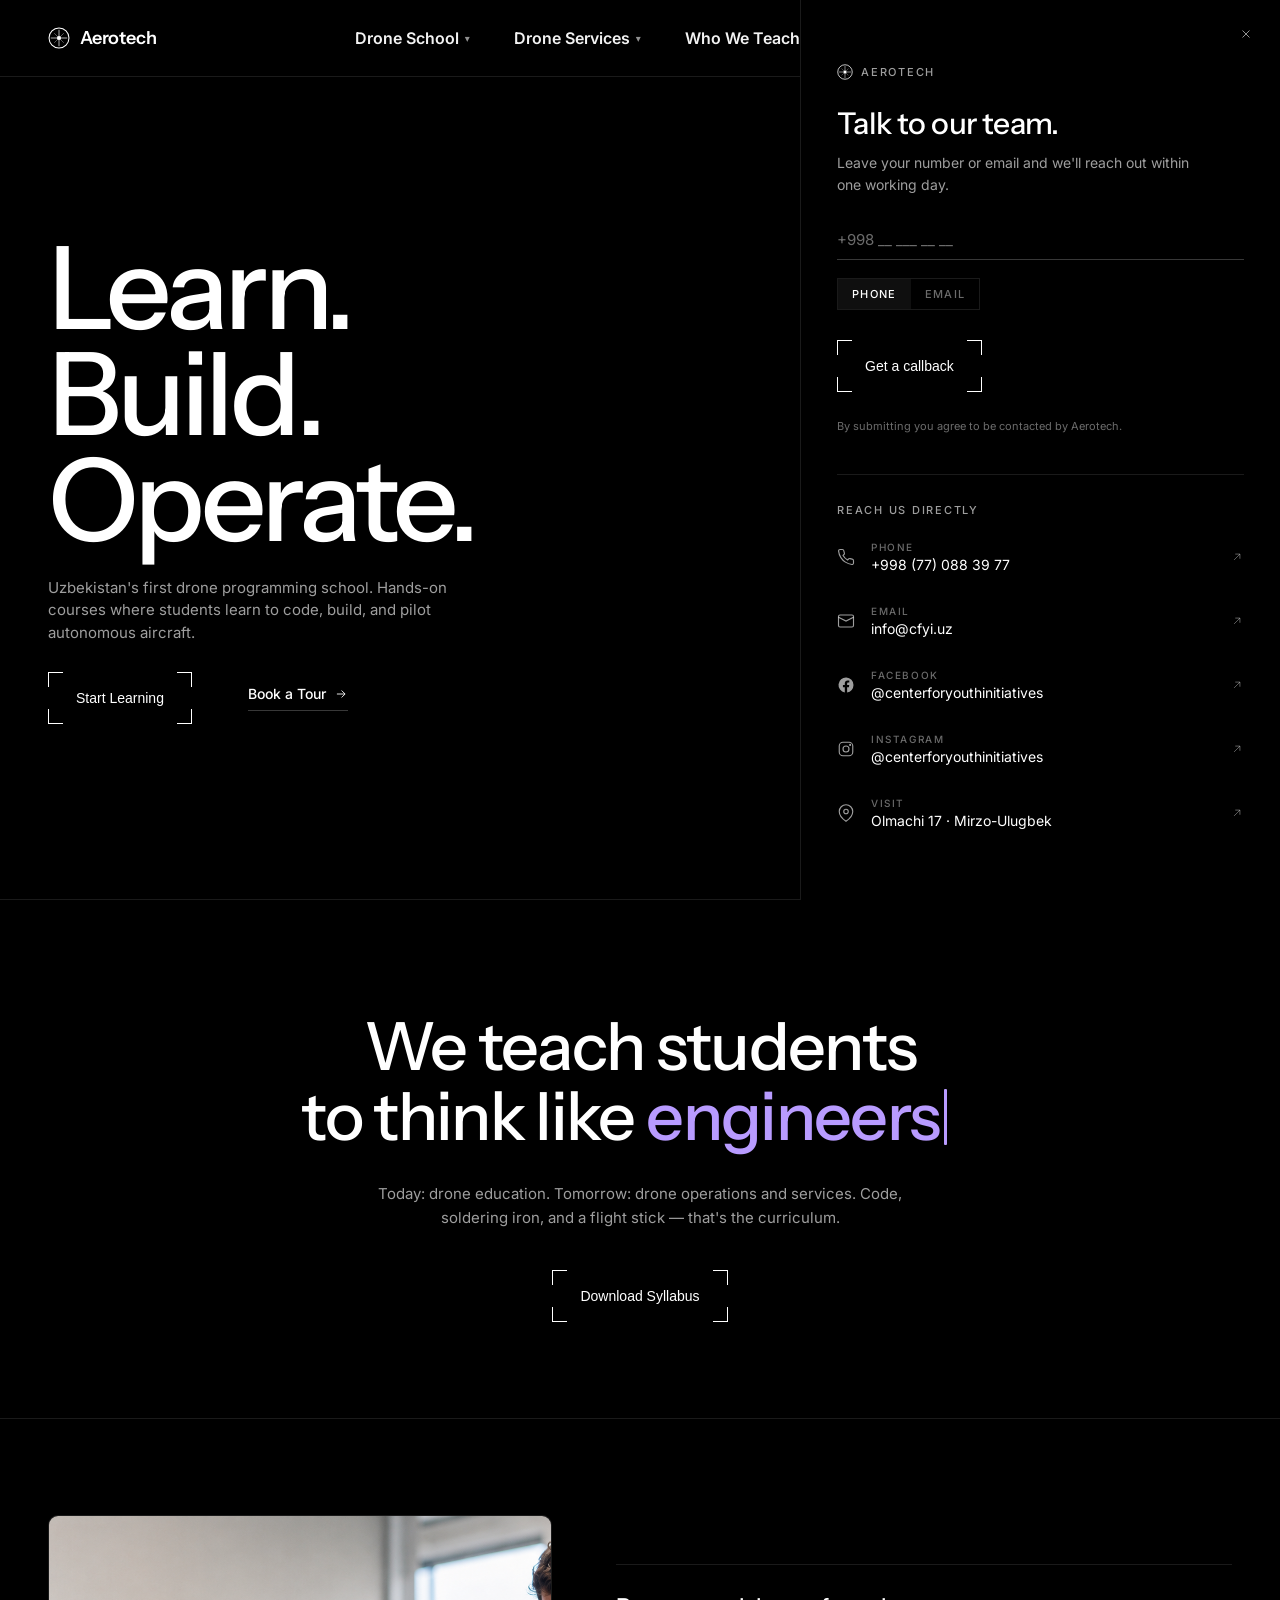
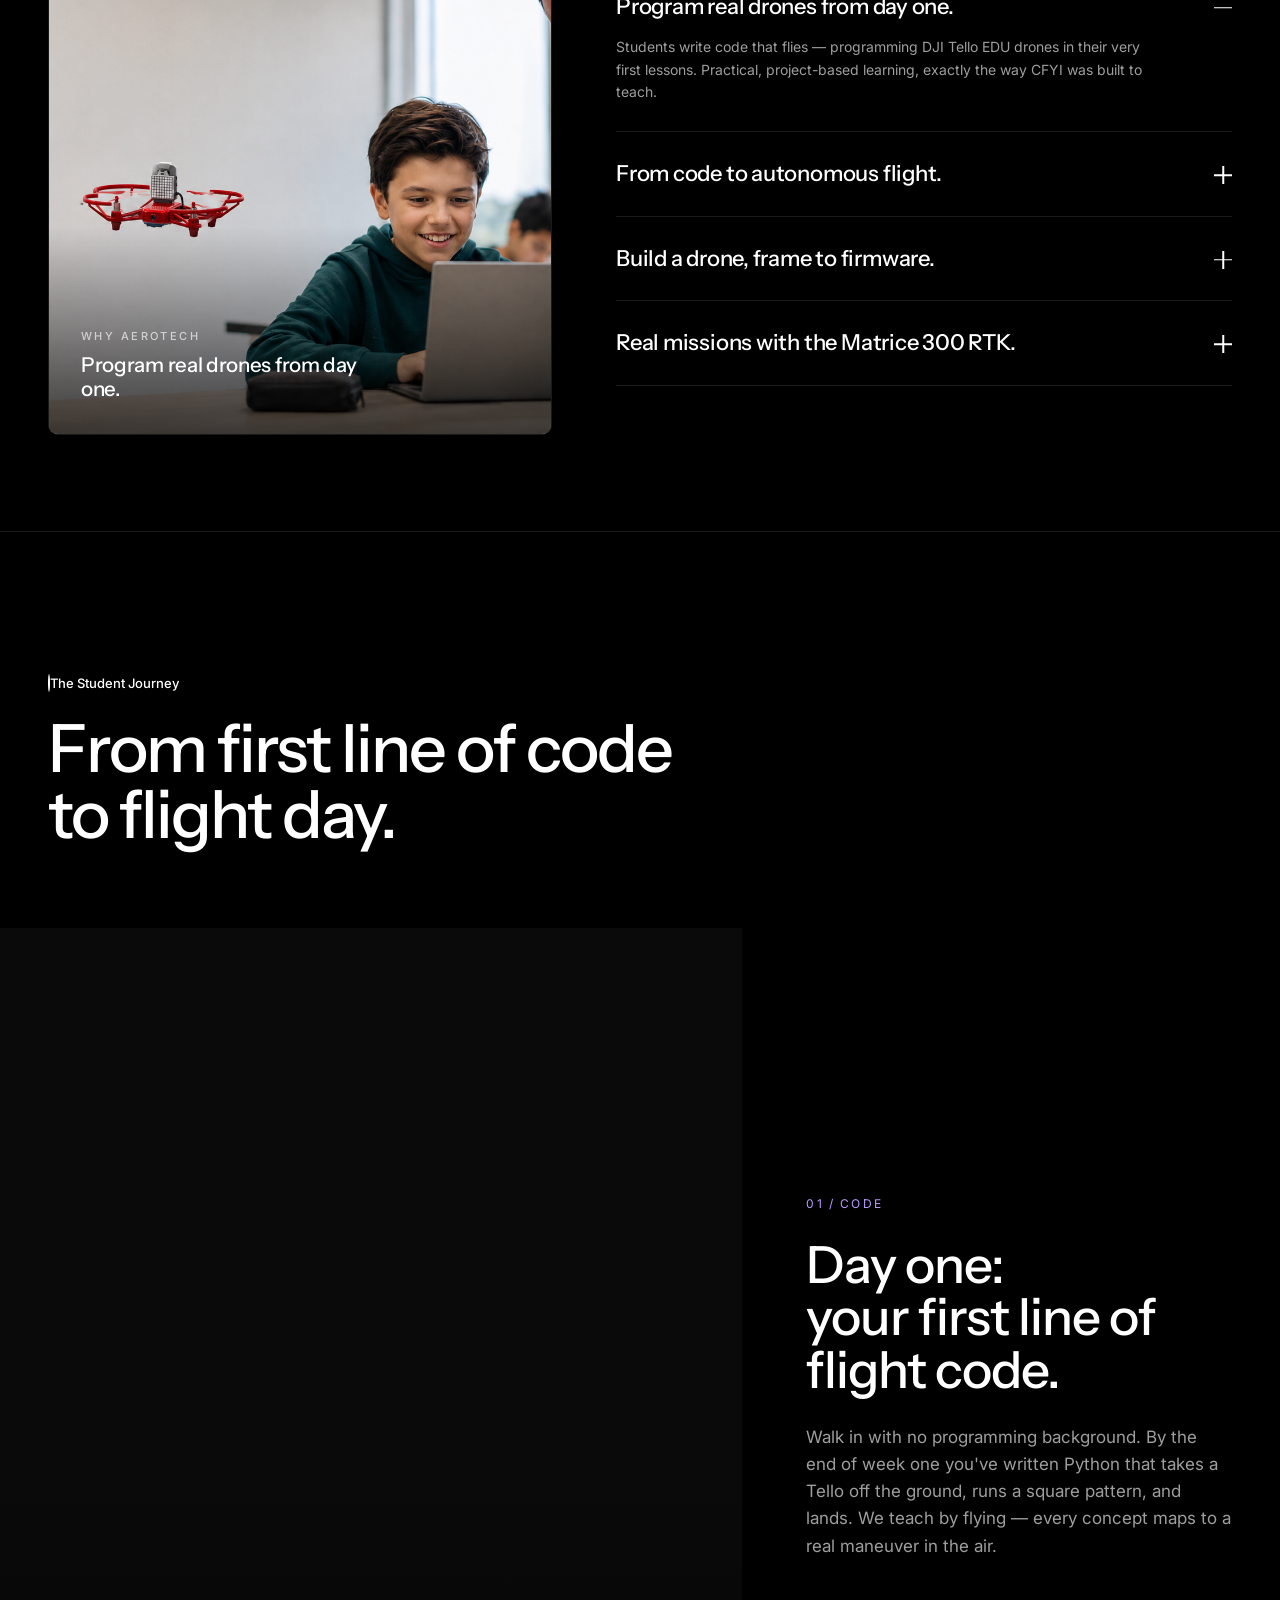
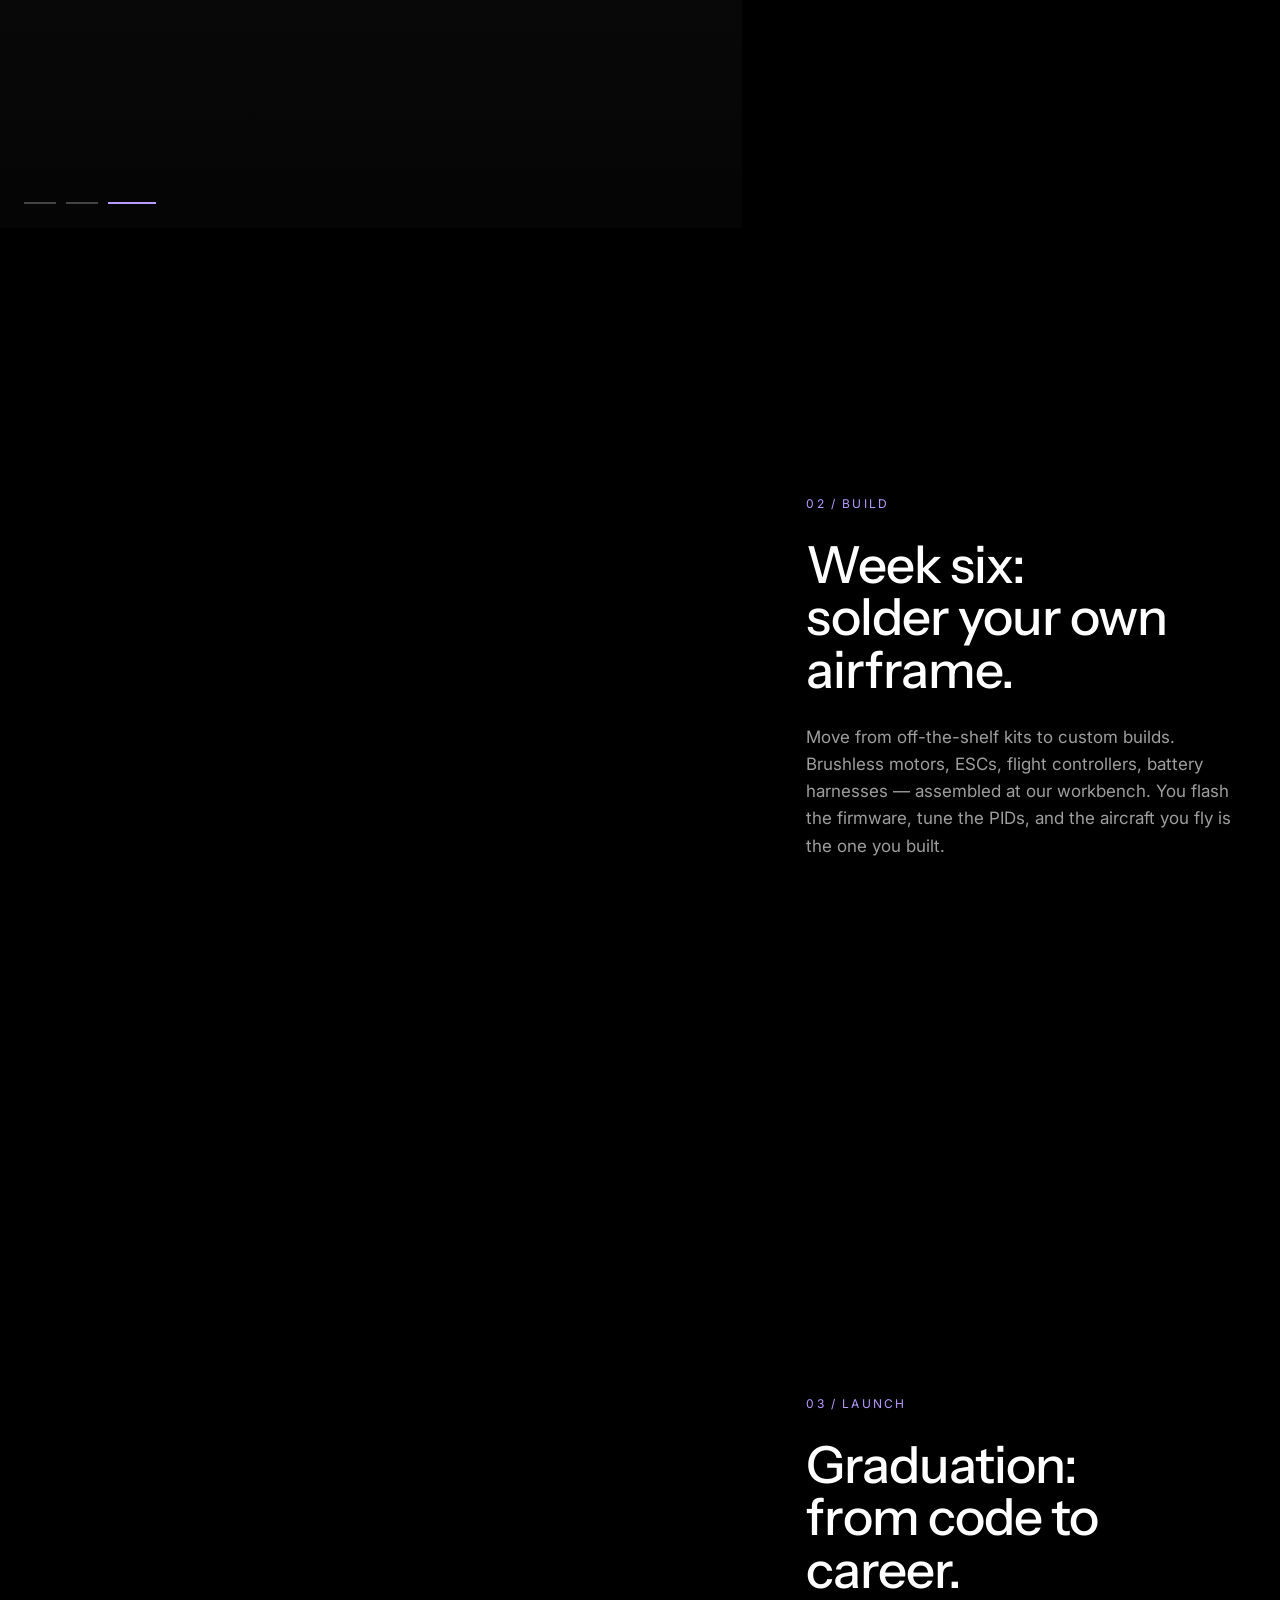
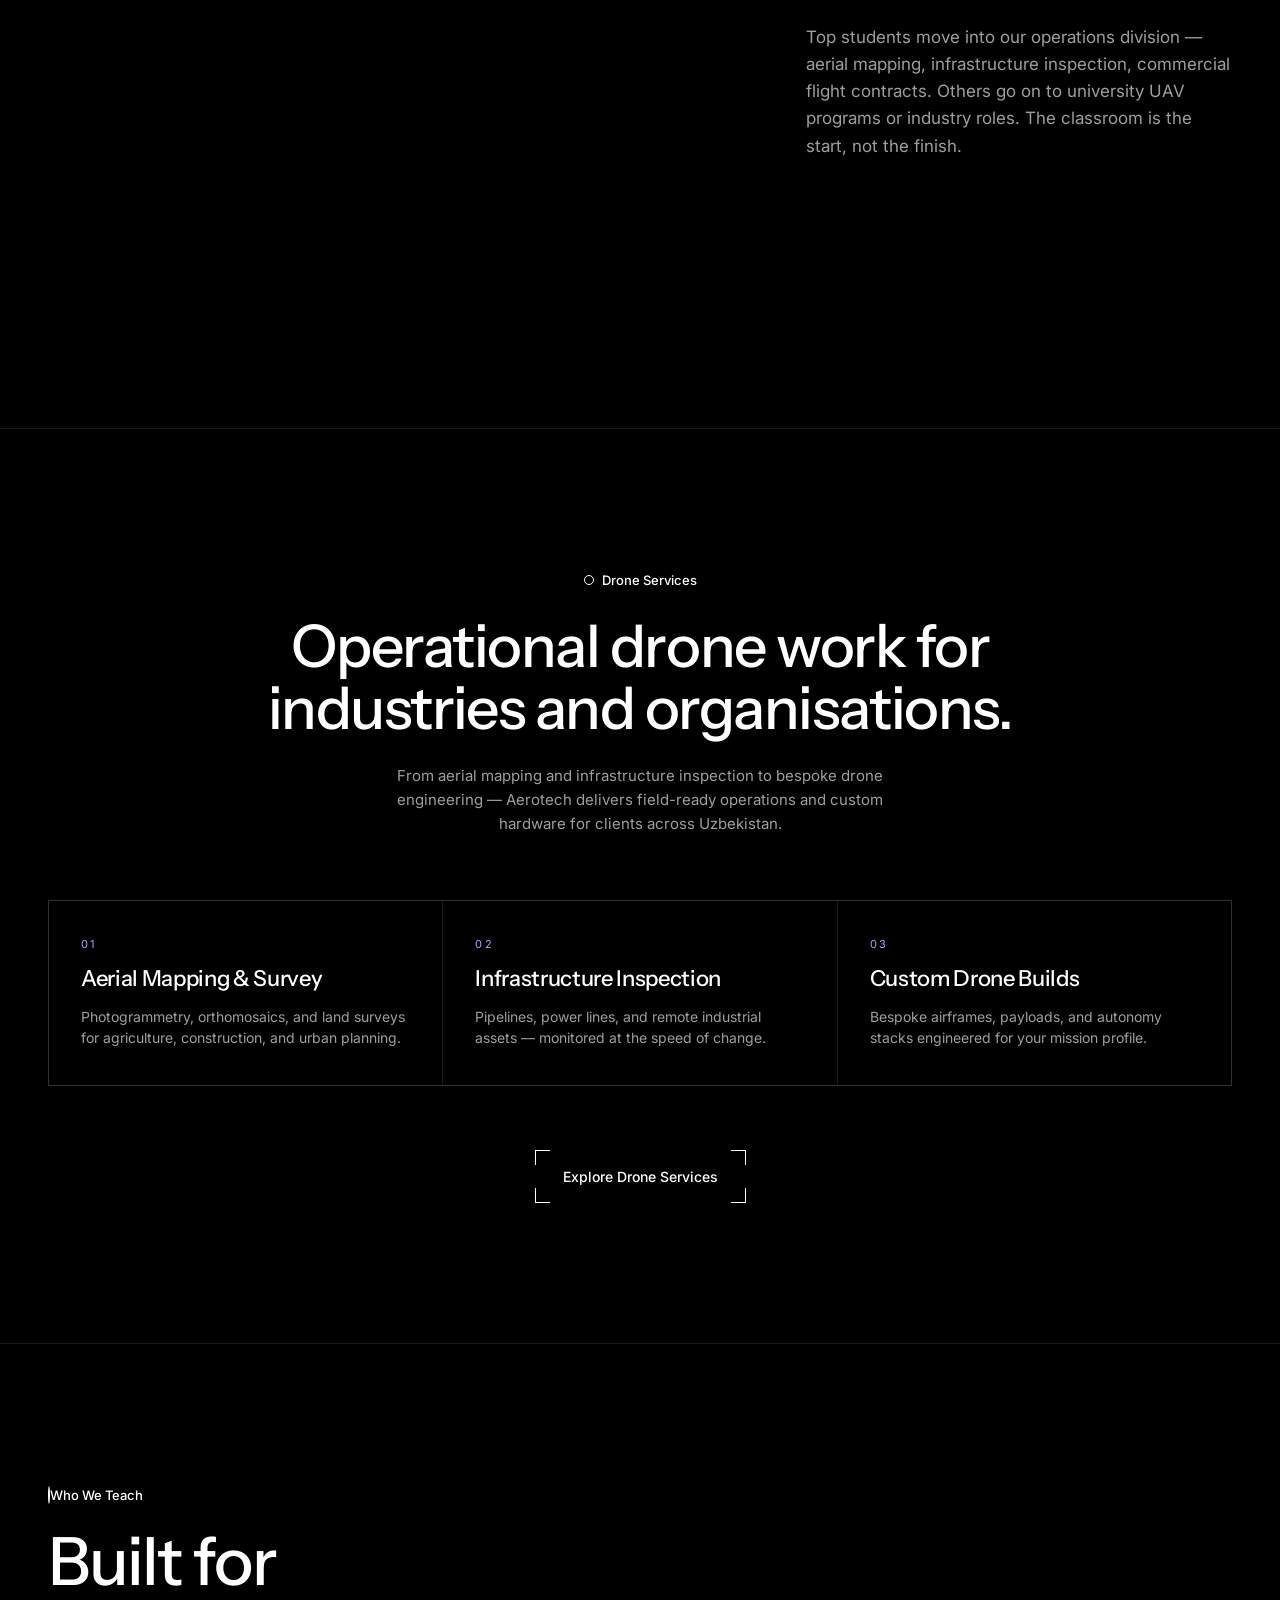
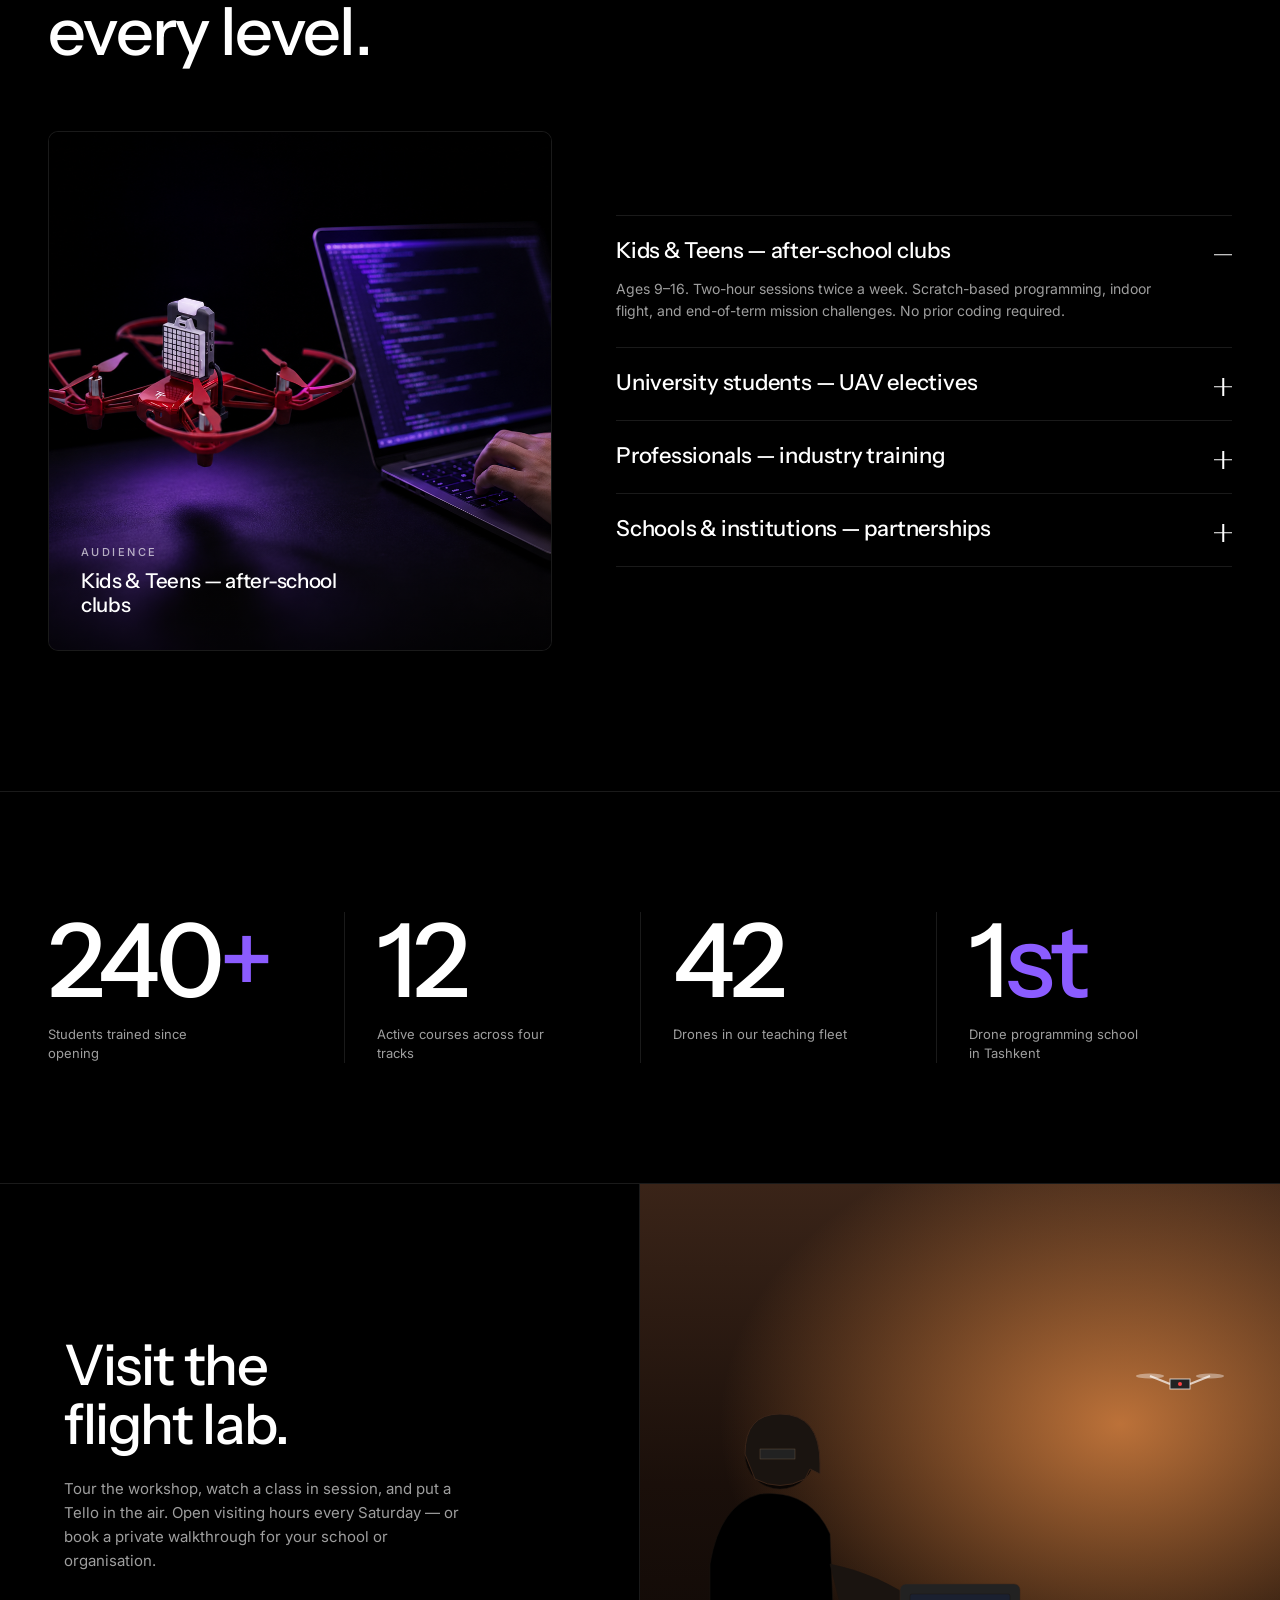
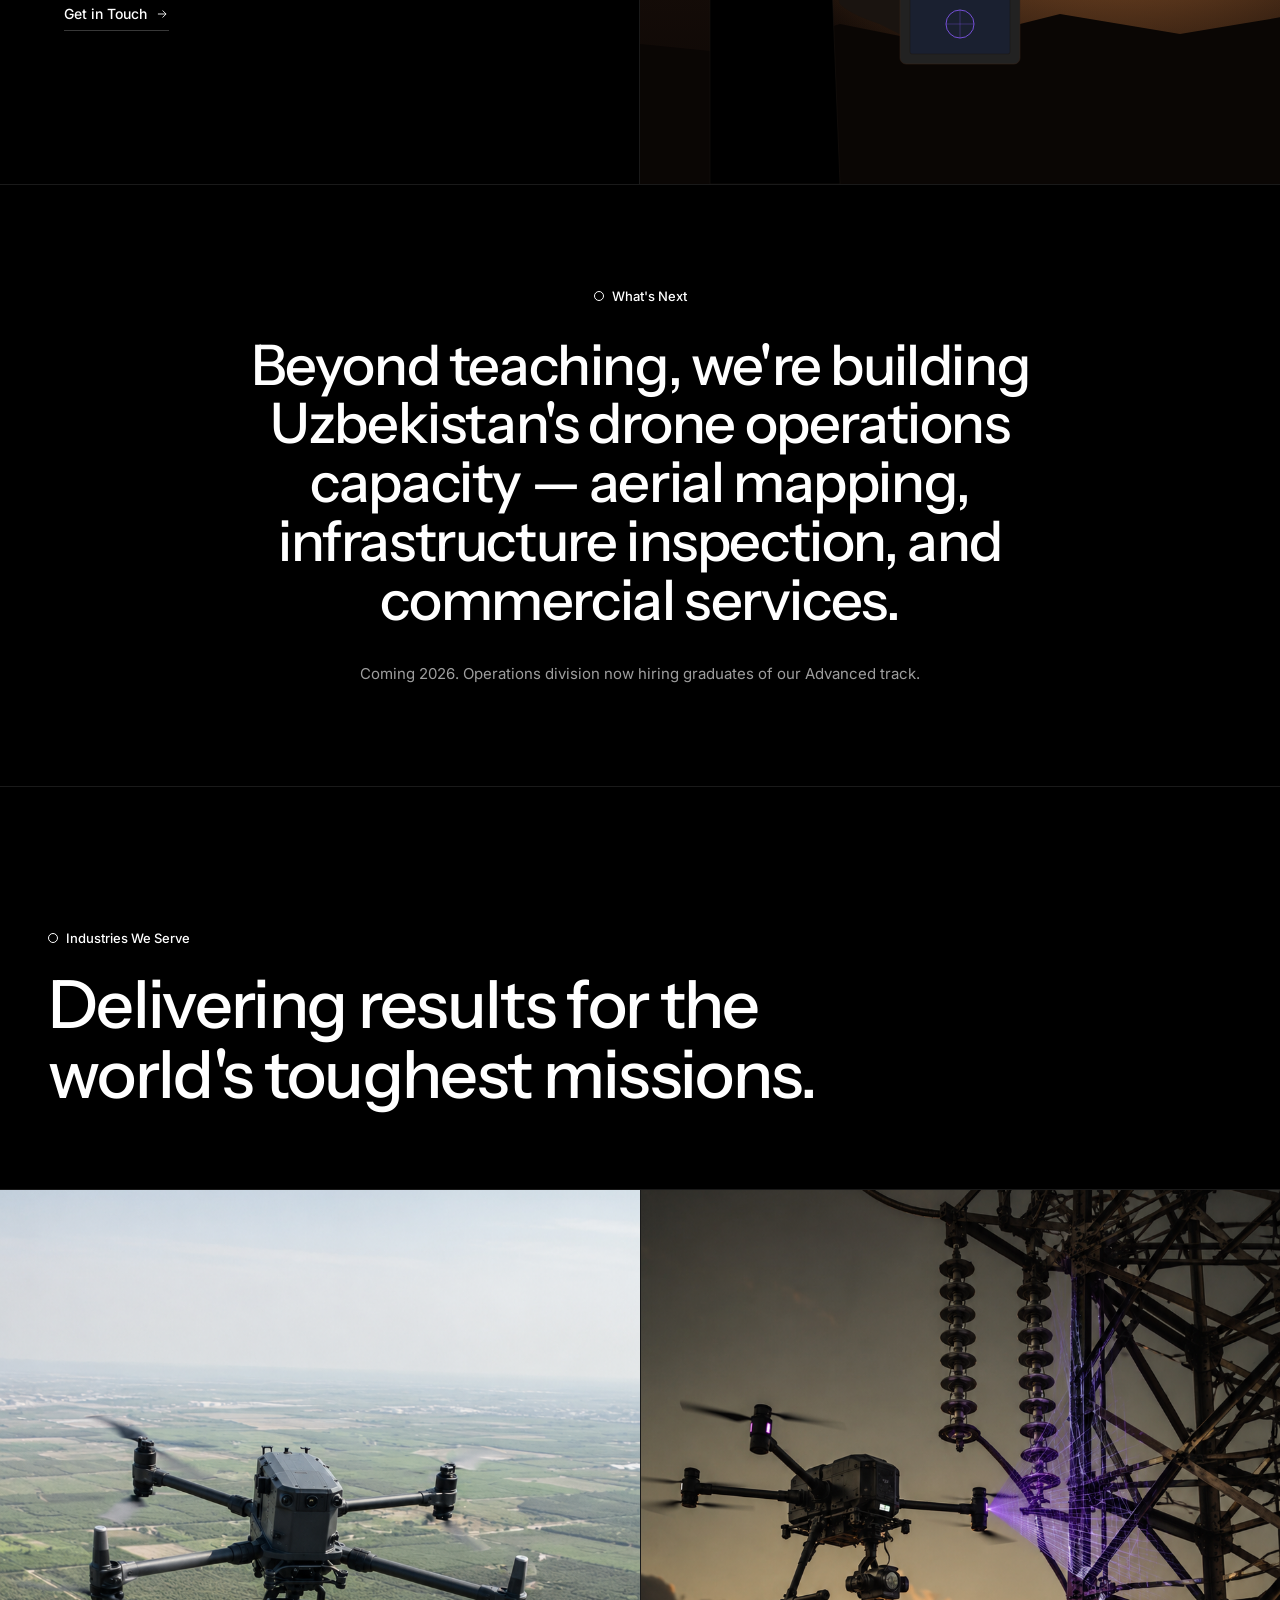
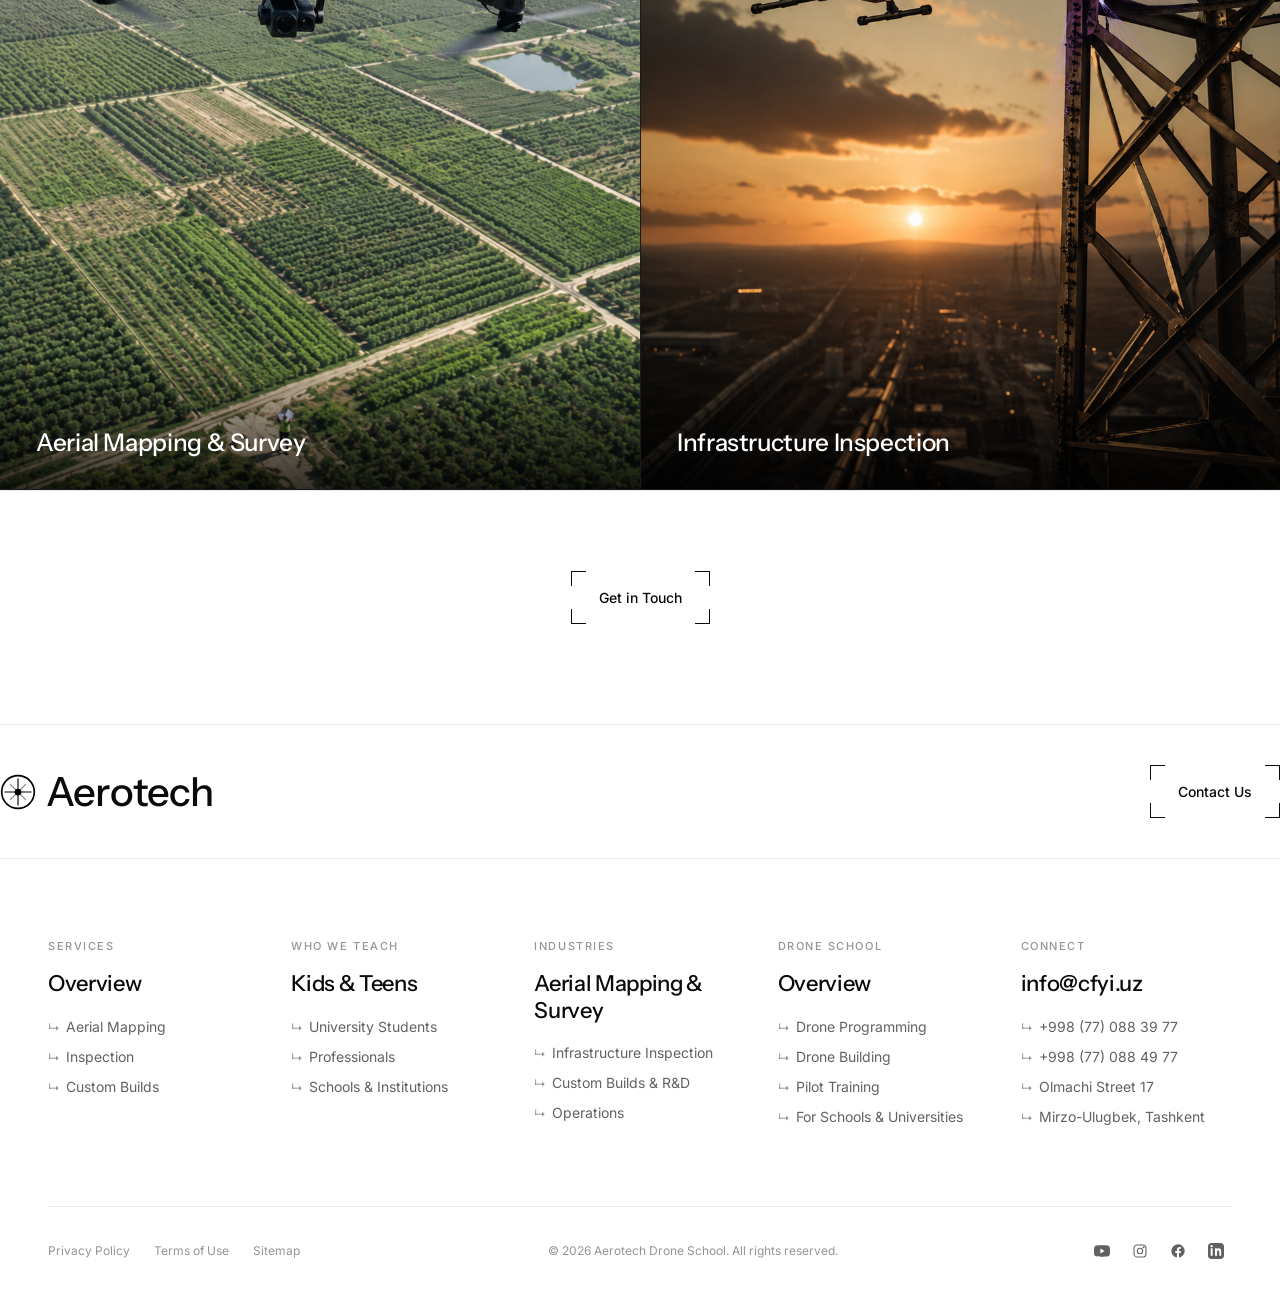
==== index.html @ 48330e7d "Rework hero + advantage section, add stats count-up - Hero headline: "Learn. / Build. / Operate." (t" ====
<!DOCTYPE html>
<html lang="en">
<head>
  <meta charset="UTF-8" />
  <meta name="viewport" content="width=device-width, initial-scale=1.0" />
  <meta name="description" content="Uzbekistan's first drone programming school. Hands-on courses where students learn to code, build, and pilot autonomous aircraft." />
  <title>Aerotech Drone School — From code to flight.</title>

  <link rel="preconnect" href="https://fonts.googleapis.com">
  <link rel="preconnect" href="https://fonts.gstatic.com" crossorigin>
  <link href="https://fonts.googleapis.com/css2?family=Instrument+Sans:ital,wght@0,400..700;1,400..700&family=Inter:wght@300;400;500;600&display=swap" rel="stylesheet">

  <link rel="stylesheet" href="css/main.css">
</head>
<body>

<!-- ============================================================
     NAV
     ============================================================ -->
<nav class="nav">
  <div class="container nav-inner">
    <a href="#" class="logo">
      <span class="logo-mark">
        <svg viewBox="0 0 32 32" fill="none">
          <circle cx="16" cy="16" r="14.5" stroke="white" stroke-width="1.5"/>
          <path d="M16 4 L16 28 M4 16 L28 16" stroke="white" stroke-width="1"/>
          <path d="M9 9 L23 23 M23 9 L9 23" stroke="white" stroke-width="1" opacity="0.5"/>
          <circle cx="16" cy="16" r="3" fill="white"/>
        </svg>
      </span>
      Aerotech
    </a>
    <div class="nav-links">
      <div class="nav-item has-dropdown">
        <a href="drone-school/" class="nav-trigger">Drone School <span class="caret">▾</span></a>
        <div class="nav-dropdown" role="menu" aria-label="Drone School">
          <span class="nav-dropdown__label" aria-hidden="true">Drone School</span>
          <a href="drone-school/" role="menuitem">Overview</a>
          <a href="drone-school/#drone-programming" role="menuitem">Drone Programming</a>
          <a href="drone-school/#drone-building" role="menuitem">Drone Building</a>
          <a href="drone-school/#pilot-training" role="menuitem">Pilot Training</a>
          <a href="drone-school/#education-partners" role="menuitem">For Schools &amp; Universities</a>
        </div>
      </div>
      <div class="nav-item has-dropdown">
        <a href="services/" class="nav-trigger">Drone Services <span class="caret">▾</span></a>
        <div class="nav-dropdown" role="menu" aria-label="Drone Services">
          <span class="nav-dropdown__label" aria-hidden="true">Drone Services</span>
          <a href="services/" role="menuitem">Overview</a>
          <a href="services/#aerial-mapping" role="menuitem">Aerial Mapping &amp; Survey</a>
          <a href="services/#infrastructure-inspection" role="menuitem">Infrastructure Inspection</a>
          <a href="services/#custom-builds" role="menuitem">Custom Drone Builds</a>
        </div>
      </div>
      <a href="#audience">Who We Teach</a>
      <a href="#advantage">Why Aerotech</a>
    </div>
    <div class="nav-right">
      <div class="lang-switch" role="group" aria-label="Language">
        <button type="button" class="lang-switch__current" aria-haspopup="listbox" aria-expanded="false" aria-label="Change language">
          <span class="lang-switch__flag" aria-hidden="true">
            <svg viewBox="0 0 24 16" width="20" height="14"><rect width="24" height="16" fill="#012169"/><path d="M0 0l24 16M24 0L0 16" stroke="#fff" stroke-width="2"/><path d="M0 0l24 16M24 0L0 16" stroke="#C8102E" stroke-width="1"/><path d="M12 0v16M0 8h24" stroke="#fff" stroke-width="3"/><path d="M12 0v16M0 8h24" stroke="#C8102E" stroke-width="1.6"/></svg>
          </span>
          <span class="lang-switch__code">EN</span>
          <span class="lang-switch__caret" aria-hidden="true">▾</span>
        </button>
        <ul class="lang-switch__menu" role="listbox" hidden>
          <li role="option" aria-selected="true">
            <a href="#" data-lang="EN" class="is-active">
              <span class="lang-switch__flag" aria-hidden="true">
                <svg viewBox="0 0 24 16" width="20" height="14"><rect width="24" height="16" fill="#012169"/><path d="M0 0l24 16M24 0L0 16" stroke="#fff" stroke-width="2"/><path d="M0 0l24 16M24 0L0 16" stroke="#C8102E" stroke-width="1"/><path d="M12 0v16M0 8h24" stroke="#fff" stroke-width="3"/><path d="M12 0v16M0 8h24" stroke="#C8102E" stroke-width="1.6"/></svg>
              </span>
              <span>English</span>
            </a>
          </li>
          <li role="option">
            <a href="#" data-lang="UZ">
              <span class="lang-switch__flag" aria-hidden="true">
                <svg viewBox="0 0 24 16" width="20" height="14"><rect width="24" height="5.33" fill="#1eb53a"/><rect y="5.33" width="24" height="5.34" fill="#fff"/><rect y="10.67" width="24" height="5.33" fill="#0099b5"/><rect y="4.83" width="24" height="0.5" fill="#ce1126"/><rect y="10.67" width="24" height="0.5" fill="#ce1126"/></svg>
              </span>
              <span>O'zbek</span>
            </a>
          </li>
          <li role="option">
            <a href="#" data-lang="RU">
              <span class="lang-switch__flag" aria-hidden="true">
                <svg viewBox="0 0 24 16" width="20" height="14"><rect width="24" height="5.33" fill="#fff"/><rect y="5.33" width="24" height="5.34" fill="#0039a6"/><rect y="10.67" width="24" height="5.33" fill="#d52b1e"/></svg>
              </span>
              <span>Русский</span>
            </a>
          </li>
        </ul>
      </div>
      <a href="#" class="icon-btn icon-btn--menu" aria-label="Menu">
        <svg width="14" height="14" viewBox="0 0 24 24" fill="none" stroke="currentColor" stroke-width="1.6"><path d="M3 7h18M3 12h18M3 17h18"/></svg>
      </a>
    </div>
  </div>
</nav>

<!-- Mobile menu drawer (shown < 920px) -->
<div class="mobile-menu" id="mobileMenu">
  <div class="mobile-menu-inner">
    <div class="mobile-menu-group">
      <button type="button" class="mobile-menu-toggle" aria-expanded="false" aria-controls="mobileDsSubmenu">
        Drone School
        <span class="mobile-menu-caret" aria-hidden="true"></span>
      </button>
      <div class="mobile-submenu" id="mobileDsSubmenu" hidden>
        <a href="drone-school/">Overview</a>
        <a href="drone-school/#drone-programming">Drone Programming</a>
        <a href="drone-school/#drone-building">Drone Building</a>
        <a href="drone-school/#pilot-training">Pilot Training</a>
        <a href="drone-school/#education-partners">For Schools &amp; Universities</a>
      </div>
    </div>
    <div class="mobile-menu-group">
      <button type="button" class="mobile-menu-toggle" aria-expanded="false" aria-controls="mobileSvSubmenu">
        Drone Services
        <span class="mobile-menu-caret" aria-hidden="true"></span>
      </button>
      <div class="mobile-submenu" id="mobileSvSubmenu" hidden>
        <a href="services/">Overview</a>
        <a href="services/#aerial-mapping">Aerial Mapping &amp; Survey</a>
        <a href="services/#infrastructure-inspection">Infrastructure Inspection</a>
        <a href="services/#custom-builds">Custom Drone Builds</a>
      </div>
    </div>
    <a href="#audience">Who We Teach</a>
    <a href="#industries">Industries</a>
    <a href="#advantage">Why Aerotech</a>
    <a href="#">Schedule</a>
    <a href="#demo">Visit</a>
  </div>
</div>

<!-- ============================================================
     HERO
     ============================================================ -->
<section class="hero hero-video-bg">
  <video class="hero-video-fullsize" autoplay loop muted playsinline>
    <source src="assets/videos/Reel%202.mp4" type="video/mp4">
    Your browser does not support the video tag.
  </video>
  <div class="hero-overlay"></div>
  <div class="hero-content">
    <h1 class="display">Learn.<br>Build.<br>Operate.</h1>
    <p class="hero-sub">Uzbekistan's first drone programming school. Hands-on courses where students learn to code, build, and pilot autonomous aircraft.</p>
    <div class="hero-ctas">
      <button class="btn-bracket"><span>Start Learning</span></button>
      <a href="#demo" class="btn-link">Book a Tour
        <svg viewBox="0 0 24 24" fill="none" stroke="currentColor" stroke-width="1.5"><path d="M5 12h14M13 6l6 6-6 6"/></svg>
      </a>
    </div>
  </div>
</section>

<!-- ============================================================
     STATEMENT — what we do
     ============================================================ -->
<section class="statement reveal">
  <div class="container">
    <h2>We teach students<br>to think like <span class="typewriter" data-words="operators,engineers,developers" aria-label="operators, engineers, developers"><span class="typewriter__sizer" aria-hidden="true">developers</span><span class="typewriter__live"><span class="typewriter__text" aria-hidden="true"></span><span class="typewriter__caret" aria-hidden="true"></span></span></span></h2>
    <p>Today: drone education. Tomorrow: drone operations and services. Code, soldering iron, and a flight stick — that's the curriculum.</p>
    <button class="btn-bracket"><span>Download Syllabus</span></button>
  </div>
</section>

<!-- ============================================================
     ADVANTAGE
     ============================================================ -->
<section class="advantage reveal" id="advantage">
  <div class="advantage-grid">
    <div class="advantage-illu">
      <img id="advantage-img" src="assets/images/programming.png" alt="Program real drones from day one." />
      <div class="advantage-illu__overlay" aria-hidden="true">
        <div class="advantage-illu__caption">
          <span class="advantage-illu__label">Why Aerotech</span>
          <span class="advantage-illu__title" id="advantage-step-title">Program real drones from day one.</span>
        </div>
      </div>
    </div>
    <div class="advantage-content">
      <div class="accordion" id="advantage-acc">
        <div class="acc-item open" data-illu="assets/images/programming.png">
          <div class="acc-head">
            <h3>Program real drones from day one.</h3>
            <span class="acc-toggle"></span>
          </div>
          <div class="acc-body">
            Students write code that flies — programming DJI Tello EDU drones in their very first lessons. Practical, project-based learning, exactly the way CFYI was built to teach.
          </div>
        </div>
        <div class="acc-item" data-illu="assets/images/2.png">
          <div class="acc-head">
            <h3>From code to autonomous flight.</h3>
            <span class="acc-toggle"></span>
          </div>
          <div class="acc-body">
            Students move beyond manual control — writing Python that plans routes, runs autonomous missions, and reacts with computer vision. Real programming, not button-pushing.
          </div>
        </div>
        <div class="acc-item" data-illu="assets/images/fablab.jpg">
          <div class="acc-head">
            <h3>Build a drone, frame to firmware.</h3>
            <span class="acc-toggle"></span>
          </div>
          <div class="acc-body">
            In partnership with FabLab, students design the frame, wire the electronics, and program autonomous flight — assembling a complete aircraft under expert guidance.
          </div>
        </div>
        <div class="acc-item" data-illu="assets/images/industries-mapping-green.png">
          <div class="acc-head">
            <h3>Real missions with the Matrice 300 RTK.</h3>
            <span class="acc-toggle"></span>
          </div>
          <div class="acc-body">
            Our operators fly the DJI Matrice 300 RTK on professional jobs — topographic mapping, surveying, and infrastructure inspection. The same industry workflows our students train toward.
          </div>
        </div>
      </div>
    </div>
  </div>
</section>

<!-- ============================================================
     JOURNEY — sticky-scroll: video pinned left, text scrolls right
     Swap each <source src="..."> below to use a different video per step.
     ============================================================ -->
<section class="journey reveal" id="journey">
  <div class="container journey-intro">
    <span class="eyebrow">The Student Journey</span>
    <h2>From first line of code<br>to flight day.</h2>
  </div>

  <div class="journey-track">
    <div class="journey-sticky">
      <div class="journey-stage">
        <video class="journey-video is-active" data-step="0" autoplay loop muted playsinline preload="auto">
          <source src="assets/videos/DJI Tello EDU_1080p.mp4" type="video/mp4">
        </video>
        <video class="journey-video" data-step="1" loop muted playsinline preload="metadata">
          <source src="assets/videos/DJI Tello EDU_1080p.mp4" type="video/mp4">
        </video>
        <video class="journey-video" data-step="2" loop muted playsinline preload="metadata">
          <source src="assets/videos/DJI Tello EDU_1080p.mp4" type="video/mp4">
        </video>
        <div class="journey-stage-overlay" aria-hidden="true"></div>
        <div class="journey-progress" aria-hidden="true">
          <span class="is-active" data-step="0"></span>
          <span data-step="1"></span>
          <span data-step="2"></span>
        </div>
      </div>
    </div>

    <div class="journey-steps">
      <article class="journey-step is-active" data-step="0">
        <span class="journey-step-num">01 / Code</span>
        <h3>Day one:<br>your first line of flight code.</h3>
        <p>Walk in with no programming background. By the end of week one you've written Python that takes a Tello off the ground, runs a square pattern, and lands. We teach by flying — every concept maps to a real maneuver in the air.</p>
      </article>

      <article class="journey-step" data-step="1">
        <span class="journey-step-num">02 / Build</span>
        <h3>Week six:<br>solder your own airframe.</h3>
        <p>Move from off-the-shelf kits to custom builds. Brushless motors, ESCs, flight controllers, battery harnesses — assembled at our workbench. You flash the firmware, tune the PIDs, and the aircraft you fly is the one you built.</p>
      </article>

      <article class="journey-step" data-step="2">
        <span class="journey-step-num">03 / Launch</span>
        <h3>Graduation:<br>from code to career.</h3>
        <p>Top students move into our operations division — aerial mapping, infrastructure inspection, commercial flight contracts. Others go on to university UAV programs or industry roles. The classroom is the start, not the finish.</p>
      </article>
    </div>
  </div>
</section>

<!-- ============================================================
     DRONE SERVICES TEASER — homepage signpost to /services
     ============================================================ -->
<section class="ds-teaser reveal">
  <div class="container">
    <span class="eyebrow">Drone Services</span>
    <h2>Operational drone work for<br>industries and organisations.</h2>
    <p>From aerial mapping and infrastructure inspection to bespoke drone engineering — Aerotech delivers field-ready operations and custom hardware for clients across Uzbekistan.</p>
    <div class="ds-teaser-grid">
      <a href="services/#aerial-mapping" class="ds-teaser-card">
        <span class="ds-teaser-card__tag">01</span>
        <span class="ds-teaser-card__title">Aerial Mapping &amp; Survey</span>
        <span class="ds-teaser-card__desc">Photogrammetry, orthomosaics, and land surveys for agriculture, construction, and urban planning.</span>
      </a>
      <a href="services/#infrastructure-inspection" class="ds-teaser-card">
        <span class="ds-teaser-card__tag">02</span>
        <span class="ds-teaser-card__title">Infrastructure Inspection</span>
        <span class="ds-teaser-card__desc">Pipelines, power lines, and remote industrial assets — monitored at the speed of change.</span>
      </a>
      <a href="services/#custom-builds" class="ds-teaser-card">
        <span class="ds-teaser-card__tag">03</span>
        <span class="ds-teaser-card__title">Custom Drone Builds</span>
        <span class="ds-teaser-card__desc">Bespoke airframes, payloads, and autonomy stacks engineered for your mission profile.</span>
      </a>
    </div>
    <a href="services/" class="btn-bracket ds-teaser-btn"><span>Explore Drone Services</span></a>
  </div>
</section>

<!-- ============================================================
     AUDIENCE
     ============================================================ -->
<section class="audience reveal" id="audience">
  <div class="container audience-intro">
    <span class="eyebrow">Who We Teach</span>
    <h2>Built for<br>every level.</h2>
  </div>
  <div class="audience-grid">
    <div class="audience-illu">
      <img id="audience-img" src="assets/images/Drone_programming.png" alt="Kids &amp; Teens — after-school clubs" />
      <div class="audience-illu__overlay" aria-hidden="true">
        <div class="audience-illu__caption">
          <span class="audience-illu__label">Audience</span>
          <span class="audience-illu__title" id="audience-step-title">Kids &amp; Teens — after-school clubs</span>
        </div>
      </div>
    </div>
    <div class="audience-content">
      <div class="accordion" id="audience-acc">
        <div class="aud-item open" data-illu="assets/images/Drone_programming.png">
          <div class="aud-head">
            <h3>Kids &amp; Teens — after-school clubs</h3>
            <span class="acc-toggle"></span>
          </div>
          <div class="aud-body">
            Ages 9–16. Two-hour sessions twice a week. Scratch-based programming, indoor flight, and end-of-term mission challenges. No prior coding required.
          </div>
        </div>
        <div class="aud-item" data-illu="assets/images/Universities.png">
          <div class="aud-head">
            <h3>University students — UAV electives</h3>
            <span class="acc-toggle"></span>
          </div>
          <div class="aud-body">
            Semester-length tracks for engineering and computer-science majors. Coursework in flight dynamics, embedded systems, and autonomy that complements existing university curricula.
          </div>
        </div>
        <div class="aud-item" data-illu="assets/images/Drone Pilo.png">
          <div class="aud-head">
            <h3>Professionals — industry training</h3>
            <span class="acc-toggle"></span>
          </div>
          <div class="aud-body">
            Short, intensive certifications for engineers, surveyors, and operators moving into UAV work. Includes flight-hour logging and operator licensing prep.
          </div>
        </div>
        <div class="aud-item" data-illu="assets/images/FabLab Drone.png">
          <div class="aud-head">
            <h3>Schools &amp; institutions — partnerships</h3>
            <span class="acc-toggle"></span>
          </div>
          <div class="aud-body">
            On-site programs delivered at schools and technical institutes across Uzbekistan. We bring the drones, the curriculum, and the instructors.
          </div>
        </div>
      </div>
    </div>
  </div>
</section>

<!-- ============================================================
     NUMBERS
     ============================================================ -->
<section class="numbers reveal">
  <div class="container">
    <div class="numbers-grid">
      <div class="number">
        <div class="val" data-count="240">240<span class="unit">+</span></div>
        <div class="label">Students trained since opening</div>
      </div>
      <div class="number">
        <div class="val" data-count="12">12</div>
        <div class="label">Active courses across four tracks</div>
      </div>
      <div class="number">
        <div class="val" data-count="42">42</div>
        <div class="label">Drones in our teaching fleet</div>
      </div>
      <div class="number">
        <div class="val">1<span class="unit">st</span></div>
        <div class="label">Drone programming school in Tashkent</div>
      </div>
    </div>
  </div>
</section>

<!-- ============================================================
     DEMO / VISIT
     ============================================================ -->
<section class="demo reveal" id="demo">
  <div class="demo-grid">
    <div class="demo-copy">
      <h2>Visit the<br>flight lab.</h2>
      <p>Tour the workshop, watch a class in session, and put a Tello in the air. Open visiting hours every Saturday — or book a private walkthrough for your school or organisation.</p>
      <a href="#" class="btn-link">Get in Touch
        <svg viewBox="0 0 24 24" fill="none" stroke="currentColor" stroke-width="1.5"><path d="M5 12h14M13 6l6 6-6 6"/></svg>
      </a>
    </div>
    <div class="demo-photo">
      <svg viewBox="0 0 800 600" preserveAspectRatio="xMidYMid slice" style="width:100%;height:100%">
        <defs>
          <linearGradient id="warmsky" x1="0" x2="0" y1="0" y2="1">
            <stop offset="0%" stop-color="#3a2418"/>
            <stop offset="50%" stop-color="#1a0f0a"/>
            <stop offset="100%" stop-color="#0a0604"/>
          </linearGradient>
          <radialGradient id="sun2" cx="0.7" cy="0.4" r="0.5">
            <stop offset="0%" stop-color="#ff9a4c" stop-opacity="0.7"/>
            <stop offset="100%" stop-color="#ff9a4c" stop-opacity="0"/>
          </radialGradient>
        </defs>
        <rect width="800" height="600" fill="url(#warmsky)"/>
        <rect width="800" height="600" fill="url(#sun2)"/>
        <path d="M0 480 L80 460 L180 470 L280 440 L380 460 L500 430 L620 450 L800 420 L800 600 L0 600 Z" fill="#0a0604"/>
        <g fill="#000" stroke="#1a1410" stroke-width="0.5">
          <path d="M150 600 L150 380 Q 160 320 200 310 Q 250 305 270 350 L 280 600 Z"/>
          <circle cx="220" cy="270" r="35" fill="#0a0604"/>
          <path d="M185 270 Q 185 230 220 230 Q 260 230 260 280 L 260 290 L 250 285 L 245 295 Q 220 308 195 295 Z" fill="#1a1410" stroke="#3a2418" stroke-width="1"/>
          <rect x="200" y="265" width="35" height="10" fill="#222" stroke="rgba(255,200,150,0.3)"/>
          <path d="M270 380 Q 320 390 360 420 L 380 440 L 360 460 L 320 440 Q 290 430 280 420 Z" fill="#1a1410"/>
          <rect x="340" y="400" width="120" height="80" rx="6" fill="#222" stroke="#3a2418"/>
          <rect x="350" y="410" width="100" height="60" rx="2" fill="#1a2030"/>
          <circle cx="400" cy="440" r="14" fill="none" stroke="rgba(139,92,255,0.8)" stroke-width="1"/>
          <line x1="386" y1="440" x2="414" y2="440" stroke="rgba(139,92,255,0.6)" stroke-width="0.5"/>
          <line x1="400" y1="426" x2="400" y2="454" stroke="rgba(139,92,255,0.6)" stroke-width="0.5"/>
        </g>
        <g transform="translate(620 200)">
          <line x1="-30" y1="-8" x2="-10" y2="0" stroke="rgba(255,255,255,0.7)" stroke-width="2"/>
          <line x1="30" y1="-8" x2="10" y2="0" stroke="rgba(255,255,255,0.7)" stroke-width="2"/>
          <rect x="-10" y="-5" width="20" height="10" fill="#222" stroke="rgba(255,255,255,0.7)" stroke-width="1"/>
          <ellipse cx="-30" cy="-8" rx="14" ry="2.5" fill="rgba(255,255,255,0.4)"/>
          <ellipse cx="30" cy="-8" rx="14" ry="2.5" fill="rgba(255,255,255,0.4)"/>
          <circle cx="0" cy="0" r="2" fill="#ff4444"/>
        </g>
      </svg>
    </div>
  </div>
</section>

<!-- ============================================================
     TEASER — what's next
     ============================================================ -->
<section class="teaser reveal">
  <div class="container">
    <span class="eyebrow">What's Next</span>
    <h2>Beyond teaching, we're building Uzbekistan's drone operations capacity — aerial mapping, infrastructure inspection, and commercial services.</h2>
    <p>Coming 2026. Operations division now hiring graduates of our Advanced track.</p>
  </div>
</section>

<!-- ============================================================
     INDUSTRIES — three-column hover
     ============================================================ -->
<section class="industries reveal" id="industries">
  <div class="container">
    <span class="eyebrow">Industries We Serve</span>
    <h2>Delivering results for the<br>world's toughest missions.</h2>
  </div>
  <div class="industries-grid">

    <div class="industry-col">
      <div class="industry-visual" style="background:#07100a">
        <img src="assets/images/industries-mapping-green.png" alt="Drone surveying agricultural fields at sunset" loading="lazy">
      </div>
      <div class="industry-hover">
        <p>Aerial mapping, photogrammetry, and land survey services powering agriculture, construction, and urban planning.</p>
        <a href="#" class="btn-link">Learn More
          <svg viewBox="0 0 24 24" fill="none" stroke="currentColor" stroke-width="1.5"><path d="M5 12h14M13 6l6 6-6 6"/></svg>
        </a>
      </div>
      <div class="industry-label">Aerial Mapping &amp; Survey</div>
    </div>

    <div class="industry-col">
      <div class="industry-visual" style="background:#10100a">
        <img src="assets/images/industries-inspection.png" alt="Drone inspecting a power transmission tower at sunset" loading="lazy">
      </div>
      <div class="industry-hover">
        <p>Monitoring pipelines, power lines, and remote industrial assets at the speed of change.</p>
        <a href="#" class="btn-link">Learn More
          <svg viewBox="0 0 24 24" fill="none" stroke="currentColor" stroke-width="1.5"><path d="M5 12h14M13 6l6 6-6 6"/></svg>
        </a>
      </div>
      <div class="industry-label">Infrastructure Inspection</div>
    </div>

  </div>
</section>

<!-- ============================================================
     FOOTER
     ============================================================ -->
<footer class="footer">
  <div class="container">
    <div class="footer-cta">
      <a href="#demo" class="btn-bracket"><span>Get in Touch</span></a>
    </div>
  </div>

  <div class="footer-brand-row">
    <div class="container footer-brand-inner">
      <a href="#" class="logo footer-logo-big">
        <span class="logo-mark">
          <svg viewBox="0 0 32 32" fill="none">
            <circle cx="16" cy="16" r="14.5" stroke="white" stroke-width="1.5"/>
            <path d="M16 4 L16 28 M4 16 L28 16" stroke="white" stroke-width="1"/>
            <path d="M9 9 L23 23 M23 9 L9 23" stroke="white" stroke-width="1" opacity="0.5"/>
            <circle cx="16" cy="16" r="3" fill="white"/>
          </svg>
        </span>
        Aerotech
      </a>
      <a href="#demo" class="btn-bracket"><span>Contact Us</span></a>
    </div>
  </div>

  <div class="container">
    <div class="footer-grid">

      <div class="footer-col">
        <h4>Services</h4>
        <a href="services/" class="footer-link-lg">Overview</a>
        <ul>
          <li><a href="services/#aerial-mapping">Aerial Mapping</a></li>
          <li><a href="services/#infrastructure-inspection">Inspection</a></li>
          <li><a href="services/#custom-builds">Custom Builds</a></li>
        </ul>
      </div>

      <div class="footer-col">
        <h4>Who We Teach</h4>
        <a href="#audience" class="footer-link-lg">Kids &amp; Teens</a>
        <ul>
          <li><a href="#audience">University Students</a></li>
          <li><a href="#audience">Professionals</a></li>
          <li><a href="#audience">Schools &amp; Institutions</a></li>
        </ul>
      </div>

      <div class="footer-col">
        <h4>Industries</h4>
        <a href="#industries" class="footer-link-lg">Aerial Mapping &amp; Survey</a>
        <ul>
          <li><a href="#industries">Infrastructure Inspection</a></li>
          <li><a href="#industries">Custom Builds &amp; R&amp;D</a></li>
          <li><a href="#industries">Operations</a></li>
        </ul>
      </div>

      <div class="footer-col">
        <h4>Drone School</h4>
        <a href="drone-school/" class="footer-link-lg">Overview</a>
        <ul>
          <li><a href="drone-school/#drone-programming">Drone Programming</a></li>
          <li><a href="drone-school/#drone-building">Drone Building</a></li>
          <li><a href="drone-school/#pilot-training">Pilot Training</a></li>
          <li><a href="drone-school/#education-partners">For Schools &amp; Universities</a></li>
        </ul>
      </div>

      <div class="footer-col">
        <h4>Connect</h4>
        <a href="mailto:info@cfyi.uz" class="footer-link-lg">info@cfyi.uz</a>
        <ul>
          <li><a href="tel:+998770883977">+998 (77) 088 39 77</a></li>
          <li><a href="tel:+998770884977">+998 (77) 088 49 77</a></li>
          <li><a href="#">Olmachi Street 17</a></li>
          <li><a href="#">Mirzo-Ulugbek, Tashkent</a></li>
        </ul>
      </div>

    </div>

    <div class="footer-bottom">
      <div class="legal">
        <a href="#">Privacy Policy</a>
        <a href="#">Terms of Use</a>
        <a href="#">Sitemap</a>
      </div>
      <div class="copy">© 2026 Aerotech Drone School. All rights reserved.</div>
      <div class="social">
        <a href="https://www.youtube.com/@CenterforYouthInitiatives" target="_blank" rel="noopener" aria-label="YouTube">
          <svg viewBox="0 0 24 24" fill="currentColor"><path d="M23.5 6.2a3 3 0 0 0-2.1-2.1C19.5 3.5 12 3.5 12 3.5s-7.5 0-9.4.6A3 3 0 0 0 .5 6.2 31.4 31.4 0 0 0 0 12a31.4 31.4 0 0 0 .5 5.8 3 3 0 0 0 2.1 2.1c2 .6 9.4.6 9.4.6s7.5 0 9.4-.6a3 3 0 0 0 2.1-2.1A31.4 31.4 0 0 0 24 12a31.4 31.4 0 0 0-.5-5.8zM9.6 15.6V8.4l6.2 3.6-6.2 3.6z"/></svg>
        </a>
        <a href="https://instagram.com/centerforyouthinitiatives" target="_blank" rel="noopener" aria-label="Instagram">
          <svg viewBox="0 0 24 24" fill="none" stroke="currentColor" stroke-width="1.6"><rect x="3" y="3" width="18" height="18" rx="5"/><circle cx="12" cy="12" r="4"/><circle cx="17.5" cy="6.5" r="0.6" fill="currentColor"/></svg>
        </a>
        <a href="https://www.facebook.com/centerforyouthinitiatives" target="_blank" rel="noopener" aria-label="Facebook">
          <svg viewBox="0 0 24 24" fill="currentColor"><path d="M22 12a10 10 0 1 0-11.6 9.9v-7H7.9V12h2.5V9.8c0-2.5 1.5-3.9 3.8-3.9 1.1 0 2.2.2 2.2.2v2.5h-1.3c-1.2 0-1.6.8-1.6 1.6V12h2.8l-.4 2.9h-2.4v7A10 10 0 0 0 22 12z"/></svg>
        </a>
        <a href="https://www.linkedin.com/company/center-for-youth-initiatives" target="_blank" rel="noopener" aria-label="LinkedIn">
          <svg viewBox="0 0 24 24" fill="currentColor"><path d="M19 0H5C2.2 0 0 2.2 0 5v14c0 2.8 2.2 5 5 5h14c2.8 0 5-2.2 5-5V5c0-2.8-2.2-5-5-5zM7 19H4V8h3v11zM5.5 6.5c-1 0-1.7-.7-1.7-1.7s.7-1.7 1.7-1.7c1 0 1.7.7 1.7 1.7s-.7 1.7-1.7 1.7zM20 19h-3v-5.4c0-1.4-.5-2.3-1.7-2.3-.9 0-1.5.6-1.7 1.2-.1.2-.1.5-.1.8V19h-3V8h3v1.3c.4-.6 1.1-1.5 2.7-1.5 2 0 3.5 1.3 3.5 4.1V19z"/></svg>
        </a>
      </div>
    </div>
  </div>
</footer>

<!-- ============================================================
     LEAD CAPTURE CTA — persistent right-edge drawer
     ============================================================ -->
<button class="cta-trigger" id="leadTrigger" type="button" aria-label="Open contact panel" aria-expanded="false" aria-controls="leadCTA">
  <span class="cta-trigger__icon">
    <svg viewBox="0 0 24 24" fill="none" stroke="currentColor" stroke-width="1.6" style="transform: scaleX(-1);">
      <path d="M21 11.5a8.4 8.4 0 0 1-.9 3.8 8.5 8.5 0 0 1-7.6 4.7 8.4 8.4 0 0 1-3.8-.9L3 21l1.9-5.7a8.4 8.4 0 0 1-.9-3.8 8.5 8.5 0 0 1 4.7-7.6 8.4 8.4 0 0 1 3.8-.9h.5a8.5 8.5 0 0 1 8 8z"/>
    </svg>
  </span>
  <span class="cta-trigger__label">Contact</span>
</button>

<aside class="cta-popup" id="leadCTA" aria-hidden="true" role="dialog" aria-modal="false" aria-label="Talk to our team">
  <div class="cta-popup__card">
    <button class="cta-popup__close" type="button" aria-label="Close panel">
      <svg width="14" height="14" viewBox="0 0 24 24" fill="none" stroke="currentColor" stroke-width="1.6">
        <path d="M6 6l12 12M18 6L6 18"/>
      </svg>
    </button>

    <div class="cta-popup__scroll" id="leadScroll">
      <div class="cta-popup__eyebrow">
        <span class="cta-popup__mark">
          <svg viewBox="0 0 32 32" fill="none">
            <circle cx="16" cy="16" r="14.5" stroke="white" stroke-width="1.5"/>
            <path d="M16 4 L16 28 M4 16 L28 16" stroke="white" stroke-width="1"/>
            <path d="M9 9 L23 23 M23 9 L9 23" stroke="white" stroke-width="1" opacity="0.5"/>
            <circle cx="16" cy="16" r="3" fill="white"/>
          </svg>
        </span>
        Aerotech
      </div>

      <div class="cta-popup__panel cta-popup__panel--form">
        <h3 class="cta-popup__title">Talk to our team.</h3>
        <p class="cta-popup__sub">Leave your number or email and we'll reach out within one working day.</p>

        <form class="cta-popup__form" id="leadForm" novalidate>
          <label class="cta-popup__field">
            <span class="cta-popup__vh" id="leadInputLabel">Phone or email</span>
            <input
              type="tel"
              class="cta-popup__input"
              id="leadInput"
              name="contact"
              placeholder="+998 __ ___ __ __"
              aria-labelledby="leadInputLabel"
              autocomplete="tel"
              required
            />
          </label>

          <div class="cta-popup__toggle" role="tablist" aria-label="Contact method">
            <button type="button" class="cta-popup__toggle-btn is-active" data-mode="phone" role="tab" aria-selected="true">Phone</button>
            <button type="button" class="cta-popup__toggle-btn" data-mode="email" role="tab" aria-selected="false">Email</button>
          </div>

          <div class="cta-popup__error" id="leadError" role="alert"></div>

          <button type="submit" class="btn-bracket cta-popup__submit">
            <span class="cta-popup__btn-label">Get a callback</span>
          </button>

          <p class="cta-popup__legal">By submitting you agree to be contacted by Aerotech.</p>
        </form>
      </div>

      <div class="cta-popup__panel cta-popup__panel--success" aria-hidden="true">
        <div class="cta-popup__check">
          <svg viewBox="0 0 24 24" fill="none" stroke="currentColor" stroke-width="1.6">
            <circle cx="12" cy="12" r="10"/>
            <path d="M8 12.5l3 3 5-6"/>
          </svg>
        </div>
        <h3 class="cta-popup__title">We've got it.</h3>
        <p class="cta-popup__sub">Talk soon.</p>
      </div>

      <div class="cta-popup__contact">
        <div class="cta-popup__contact-head">Reach us directly</div>
        <ul class="cta-popup__links">
          <li>
            <a href="tel:+998770883977" class="cta-popup__link">
              <span class="cta-popup__link-icon">
                <svg viewBox="0 0 24 24" fill="none" stroke="currentColor" stroke-width="1.5">
                  <path d="M22 16.92v3a2 2 0 0 1-2.18 2 19.79 19.79 0 0 1-8.63-3.07 19.5 19.5 0 0 1-6-6 19.79 19.79 0 0 1-3.07-8.67A2 2 0 0 1 4.11 2h3a2 2 0 0 1 2 1.72 12.84 12.84 0 0 0 .7 2.81 2 2 0 0 1-.45 2.11L8.09 9.91a16 16 0 0 0 6 6l1.27-1.27a2 2 0 0 1 2.11-.45 12.84 12.84 0 0 0 2.81.7A2 2 0 0 1 22 16.92z"/>
                </svg>
              </span>
              <span class="cta-popup__link-text">
                <span class="cta-popup__link-label">Phone</span>
                <span class="cta-popup__link-value">+998 (77) 088 39 77</span>
              </span>
              <span class="cta-popup__link-arrow" aria-hidden="true">
                <svg viewBox="0 0 24 24" fill="none" stroke="currentColor" stroke-width="1.5"><path d="M7 17 17 7M9 7h8v8"/></svg>
              </span>
            </a>
          </li>
          <li>
            <a href="mailto:info@cfyi.uz" class="cta-popup__link">
              <span class="cta-popup__link-icon">
                <svg viewBox="0 0 24 24" fill="none" stroke="currentColor" stroke-width="1.5">
                  <rect x="2" y="4" width="20" height="16" rx="2"/>
                  <path d="m22 7-10 5L2 7"/>
                </svg>
              </span>
              <span class="cta-popup__link-text">
                <span class="cta-popup__link-label">Email</span>
                <span class="cta-popup__link-value">info@cfyi.uz</span>
              </span>
              <span class="cta-popup__link-arrow" aria-hidden="true">
                <svg viewBox="0 0 24 24" fill="none" stroke="currentColor" stroke-width="1.5"><path d="M7 17 17 7M9 7h8v8"/></svg>
              </span>
            </a>
          </li>
          <li>
            <a href="https://www.facebook.com/centerforyouthinitiatives" target="_blank" rel="noopener" class="cta-popup__link">
              <span class="cta-popup__link-icon">
                <svg viewBox="0 0 24 24" fill="currentColor">
                  <path d="M22 12a10 10 0 1 0-11.6 9.9v-7H7.9V12h2.5V9.8c0-2.5 1.5-3.9 3.8-3.9 1.1 0 2.2.2 2.2.2v2.5h-1.3c-1.2 0-1.6.8-1.6 1.6V12h2.8l-.4 2.9h-2.4v7A10 10 0 0 0 22 12z"/>
                </svg>
              </span>
              <span class="cta-popup__link-text">
                <span class="cta-popup__link-label">Facebook</span>
                <span class="cta-popup__link-value">@centerforyouthinitiatives</span>
              </span>
              <span class="cta-popup__link-arrow" aria-hidden="true">
                <svg viewBox="0 0 24 24" fill="none" stroke="currentColor" stroke-width="1.5"><path d="M7 17 17 7M9 7h8v8"/></svg>
              </span>
            </a>
          </li>
          <li>
            <a href="https://instagram.com/centerforyouthinitiatives" target="_blank" rel="noopener" class="cta-popup__link">
              <span class="cta-popup__link-icon">
                <svg viewBox="0 0 24 24" fill="none" stroke="currentColor" stroke-width="1.5">
                  <rect x="3" y="3" width="18" height="18" rx="5"/>
                  <circle cx="12" cy="12" r="4"/>
                  <circle cx="17.5" cy="6.5" r="0.6" fill="currentColor"/>
                </svg>
              </span>
              <span class="cta-popup__link-text">
                <span class="cta-popup__link-label">Instagram</span>
                <span class="cta-popup__link-value">@centerforyouthinitiatives</span>
              </span>
              <span class="cta-popup__link-arrow" aria-hidden="true">
                <svg viewBox="0 0 24 24" fill="none" stroke="currentColor" stroke-width="1.5"><path d="M7 17 17 7M9 7h8v8"/></svg>
              </span>
            </a>
          </li>
          <li>
            <a href="#demo" class="cta-popup__link">
              <span class="cta-popup__link-icon">
                <svg viewBox="0 0 24 24" fill="none" stroke="currentColor" stroke-width="1.5">
                  <path d="M21 10c0 7-9 13-9 13s-9-6-9-13a9 9 0 0 1 18 0z"/>
                  <circle cx="12" cy="10" r="3"/>
                </svg>
              </span>
              <span class="cta-popup__link-text">
                <span class="cta-popup__link-label">Visit</span>
                <span class="cta-popup__link-value">Olmachi 17 · Mirzo-Ulugbek</span>
              </span>
              <span class="cta-popup__link-arrow" aria-hidden="true">
                <svg viewBox="0 0 24 24" fill="none" stroke="currentColor" stroke-width="1.5"><path d="M7 17 17 7M9 7h8v8"/></svg>
              </span>
            </a>
          </li>
        </ul>
      </div>
    </div>
  </div>
</aside>

<!-- ============================================================
     OFFER MODAL — center popup, free trial promo
     ============================================================ -->
<aside class="offer-modal" id="offerModal" aria-hidden="true" role="dialog" aria-modal="true" aria-labelledby="offerTitle">
  <div class="offer-modal__backdrop" data-close></div>
  <div class="offer-modal__card" role="document">
    <button class="offer-modal__close" type="button" aria-label="Close">
      <svg width="14" height="14" viewBox="0 0 24 24" fill="none" stroke="currentColor" stroke-width="1.6">
        <path d="M6 6l12 12M18 6L6 18"/>
      </svg>
    </button>

    <div class="offer-modal__badge">
      <span class="offer-modal__badge-pulse" aria-hidden="true"></span>
      Trial Offer
    </div>

    <div class="offer-modal__panel offer-modal__panel--form">
      <h2 class="offer-modal__title" id="offerTitle">Your first flight.<br>On us.</h2>
      <p class="offer-modal__sub">Book a free 90-minute trial class. Meet the team, fly a drone, see the workshop. No card. No commitment.</p>

      <ul class="offer-modal__features">
        <li>
          <span class="offer-modal__feature-mark" aria-hidden="true"></span>
          <span>90-minute hands-on session at the flight lab</span>
        </li>
        <li>
          <span class="offer-modal__feature-mark" aria-hidden="true"></span>
          <span>One-on-one with an Aerotech instructor</span>
        </li>
        <li>
          <span class="offer-modal__feature-mark" aria-hidden="true"></span>
          <span>Fly a Tello, see real curriculum, no obligation</span>
        </li>
      </ul>

      <form class="offer-modal__form" id="offerForm" novalidate>
        <label class="offer-modal__field">
          <span class="offer-modal__field-label">Phone number</span>
          <input
            type="tel"
            class="offer-modal__input"
            id="offerInput"
            name="phone"
            placeholder="+998 __ ___ __ __"
            autocomplete="tel"
            required
          />
        </label>

        <div class="offer-modal__error" id="offerError" role="alert"></div>

        <button type="submit" class="btn-bracket offer-modal__submit">
          <span class="offer-modal__btn-label">Claim my free trial</span>
        </button>

        <div class="offer-modal__urgency">
          <span class="offer-modal__urgency-dot" aria-hidden="true"></span>
          March cohort · Limited spots remaining
        </div>
      </form>
    </div>

    <div class="offer-modal__panel offer-modal__panel--success" aria-hidden="true">
      <div class="offer-modal__check">
        <svg viewBox="0 0 24 24" fill="none" stroke="currentColor" stroke-width="1.6">
          <circle cx="12" cy="12" r="10"/>
          <path d="M8 12.5l3 3 5-6"/>
        </svg>
      </div>
      <h2 class="offer-modal__title">You're booked.</h2>
      <p class="offer-modal__sub">We'll call within one working day to schedule your trial flight. Talk soon.</p>
    </div>
  </div>
</aside>

<script src="js/main.js"></script>
</body>
</html>
---- css/main.css ----
/* Aerotech Drone School — main stylesheet
 * Imports modular partials in cascade order. */

@import url('./variables.css');
@import url('./base.css');
@import url('./layout.css');
@import url('./components.css');
@import url('./sections.css');
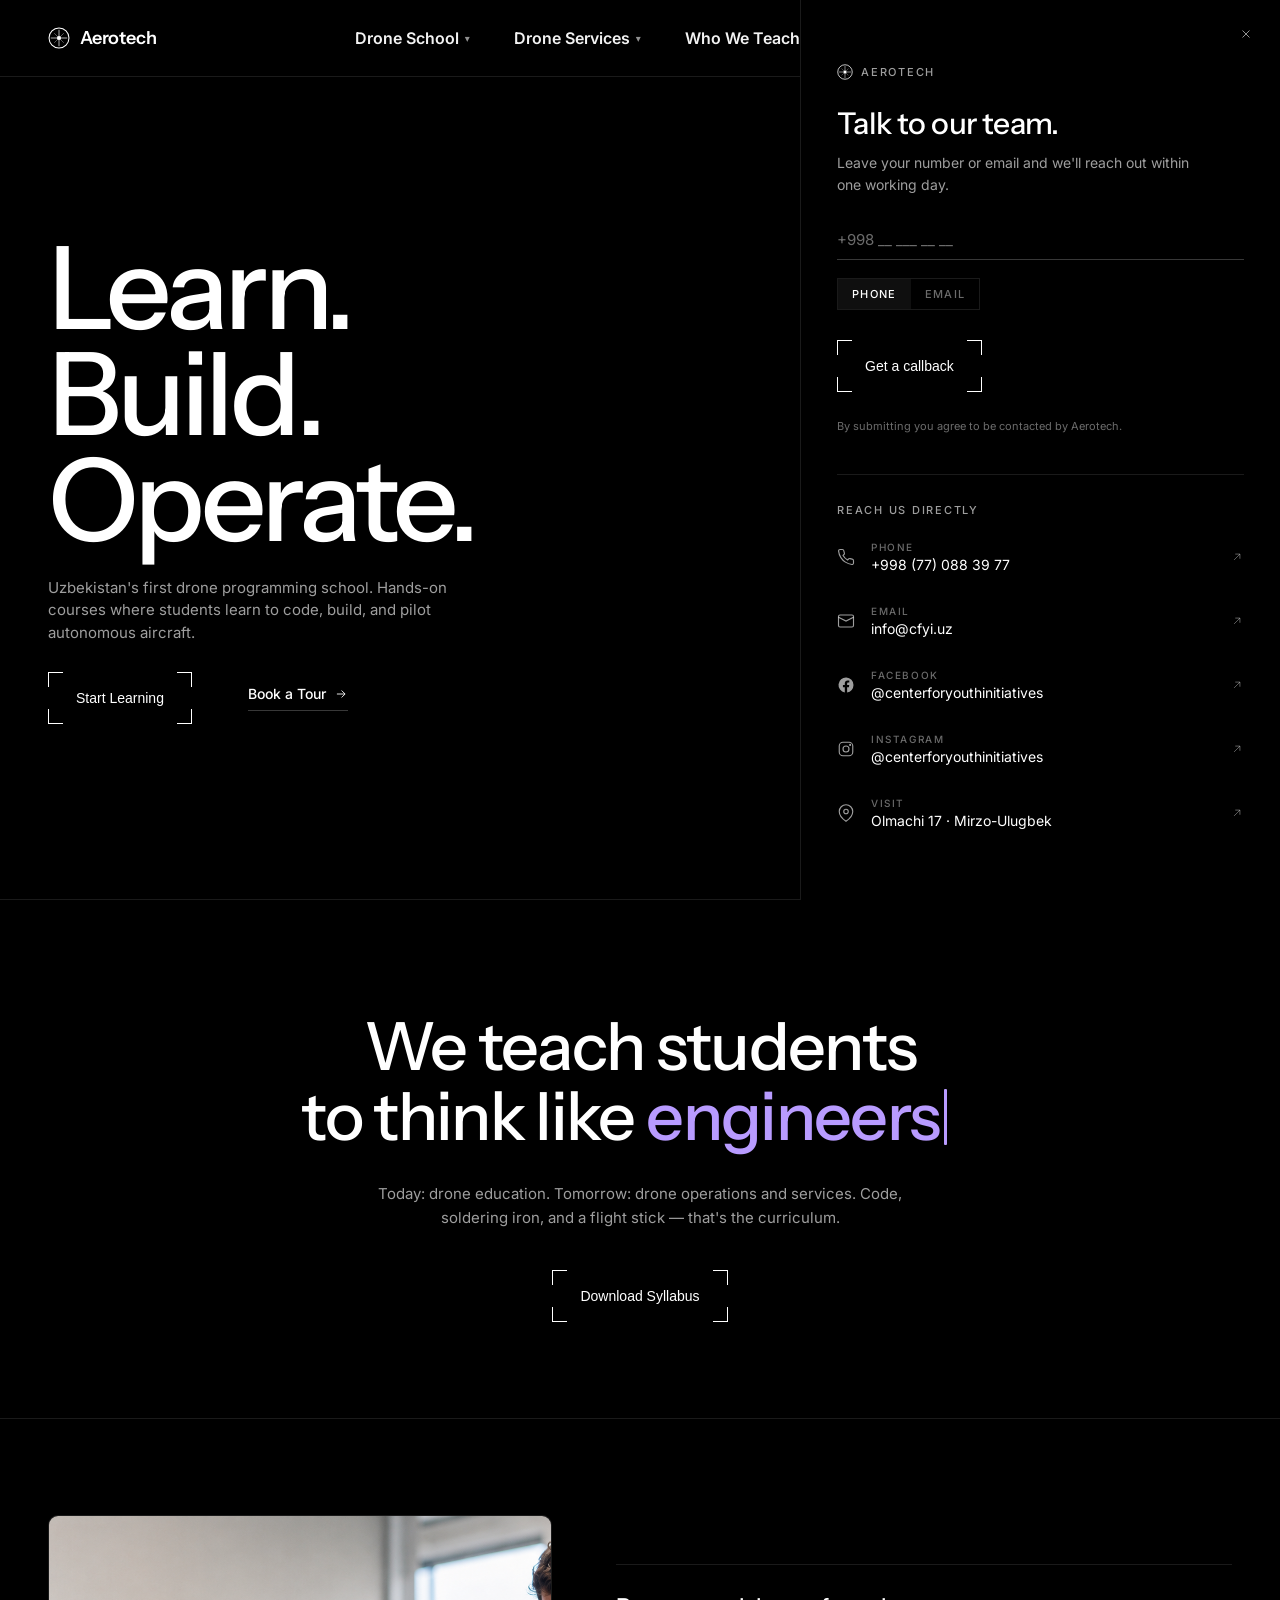
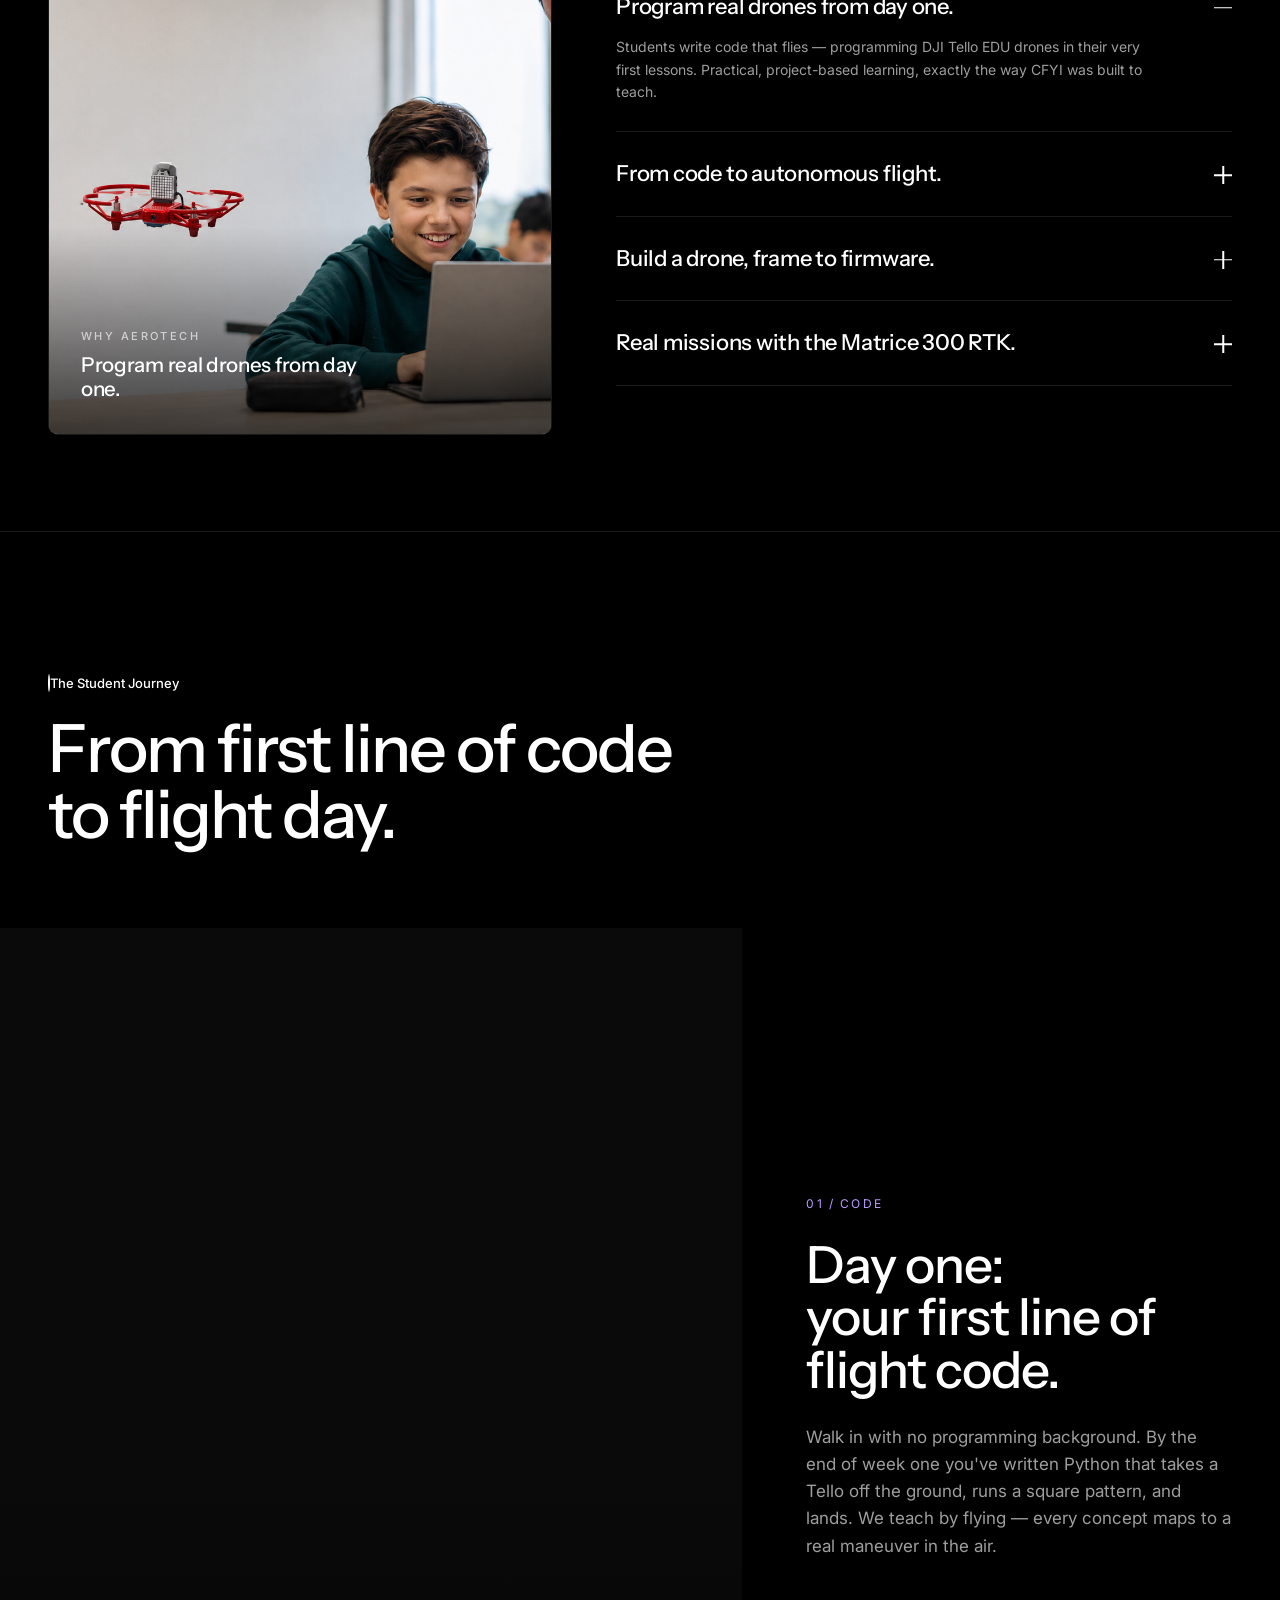
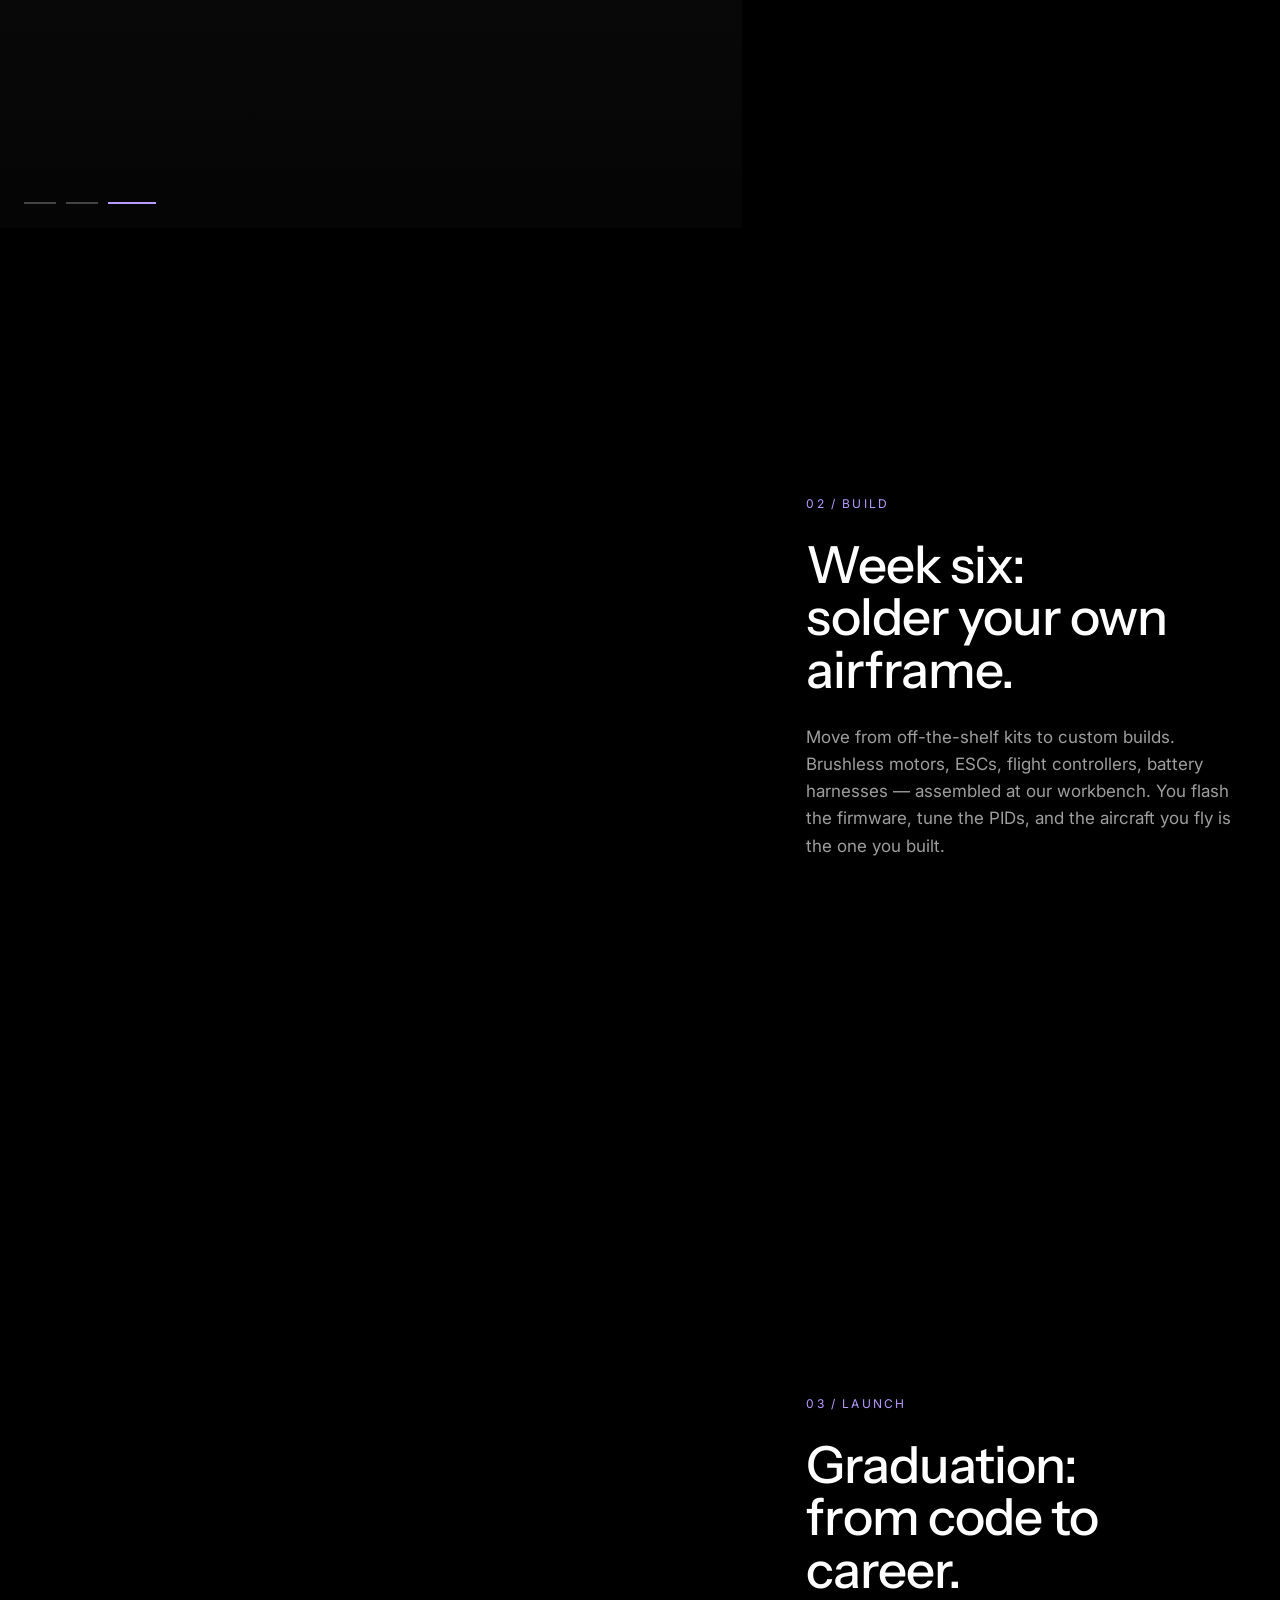
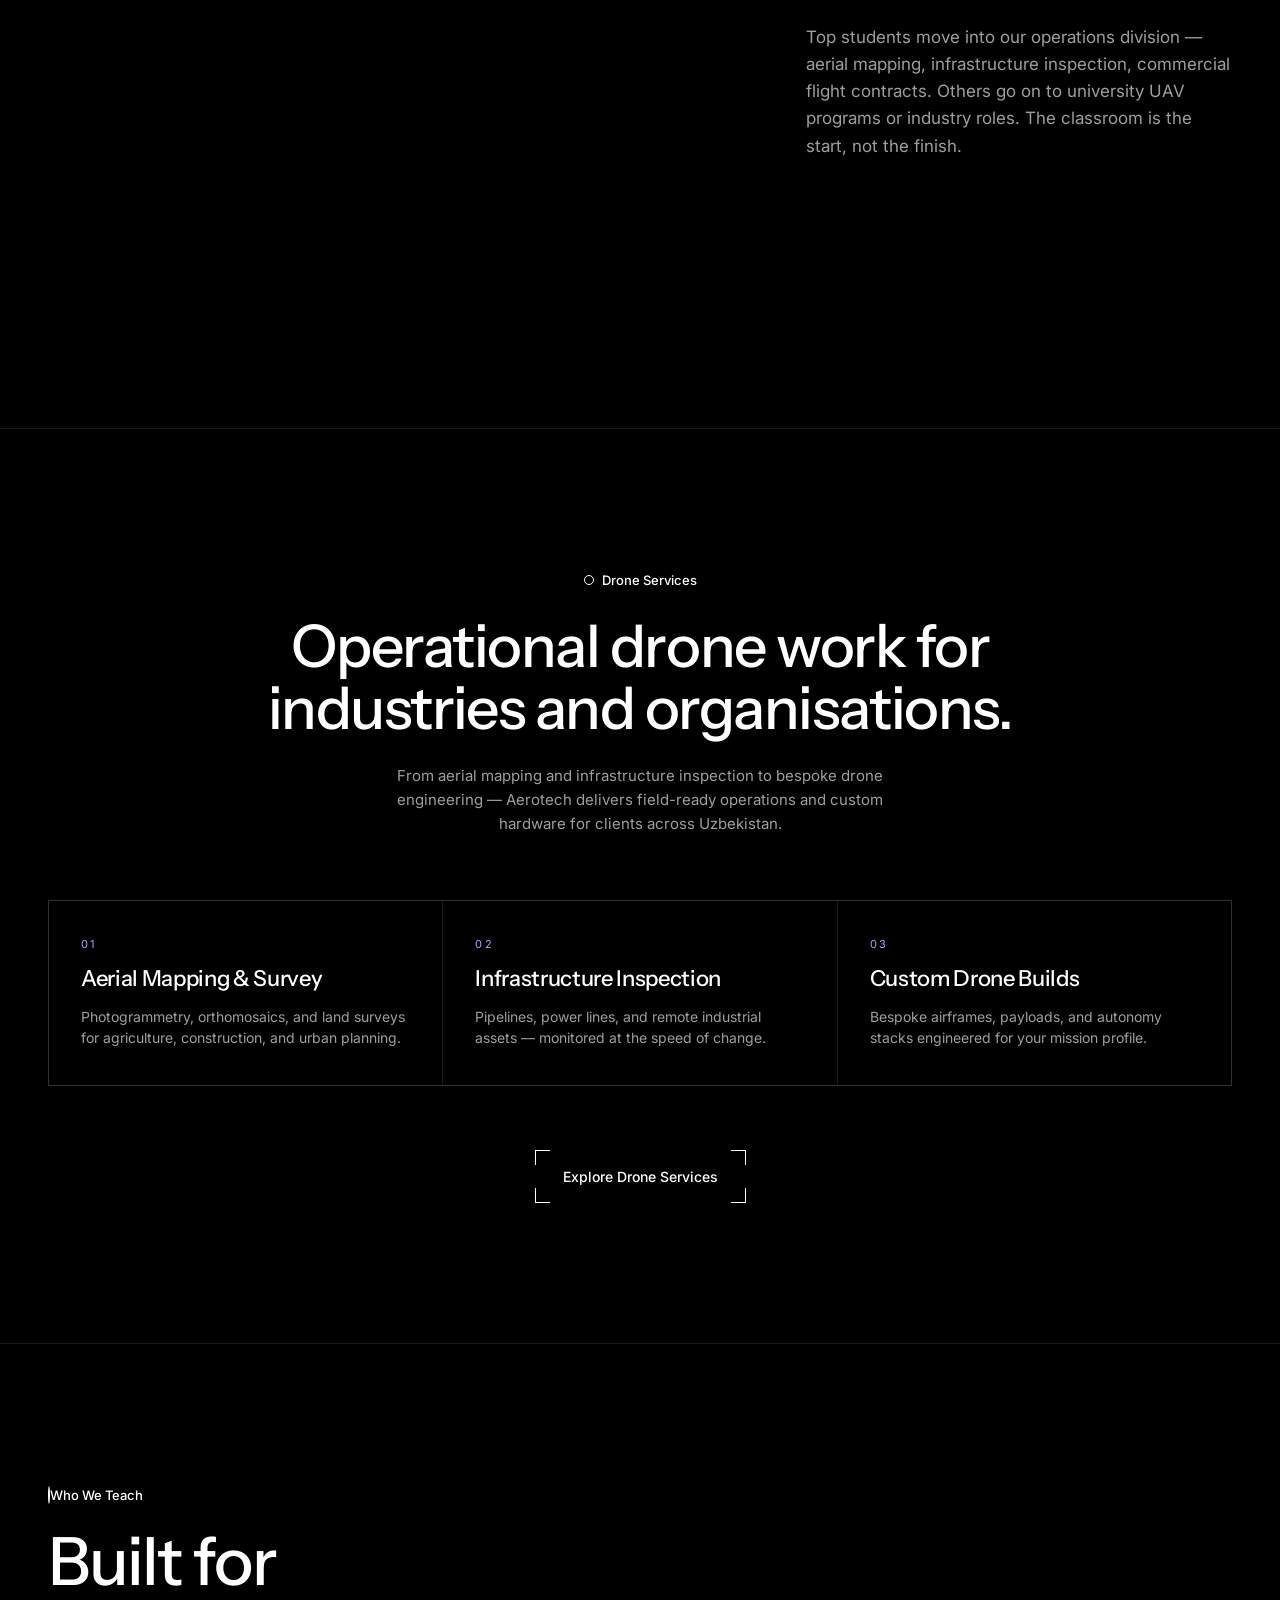
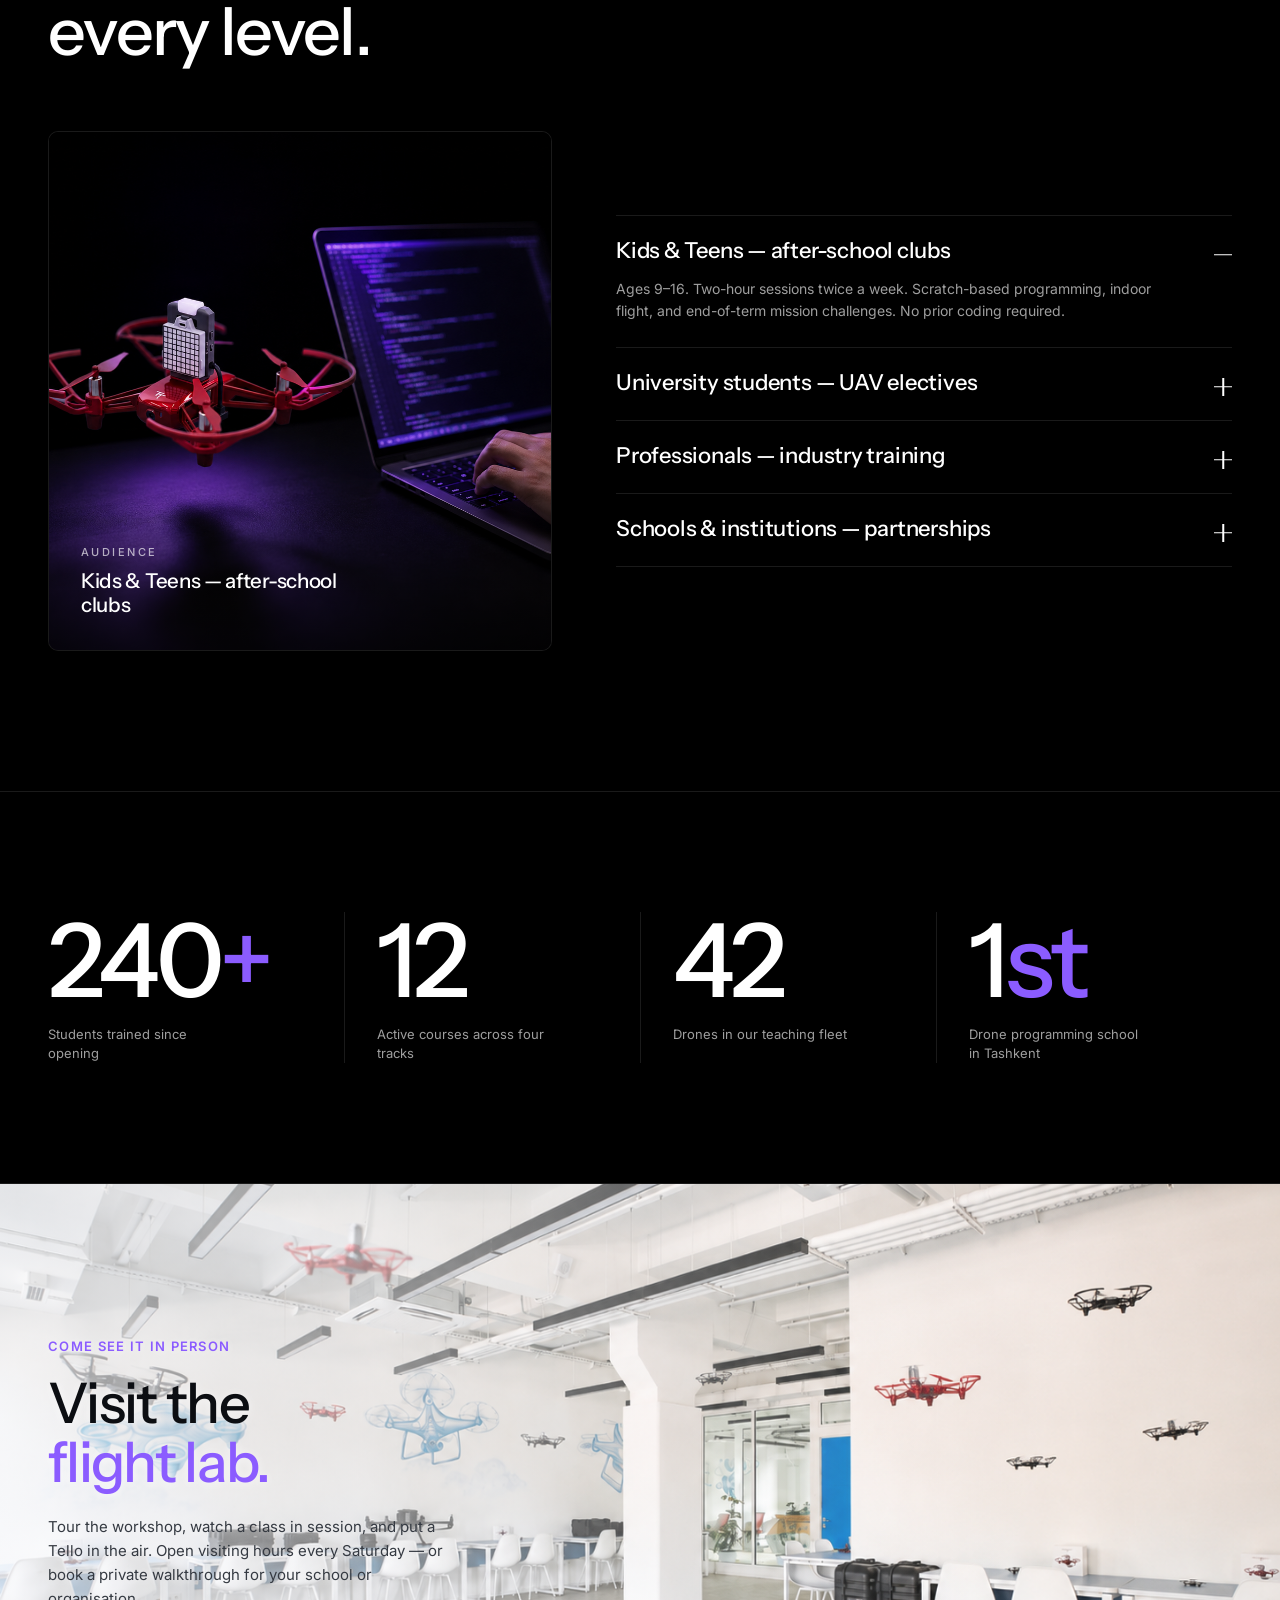
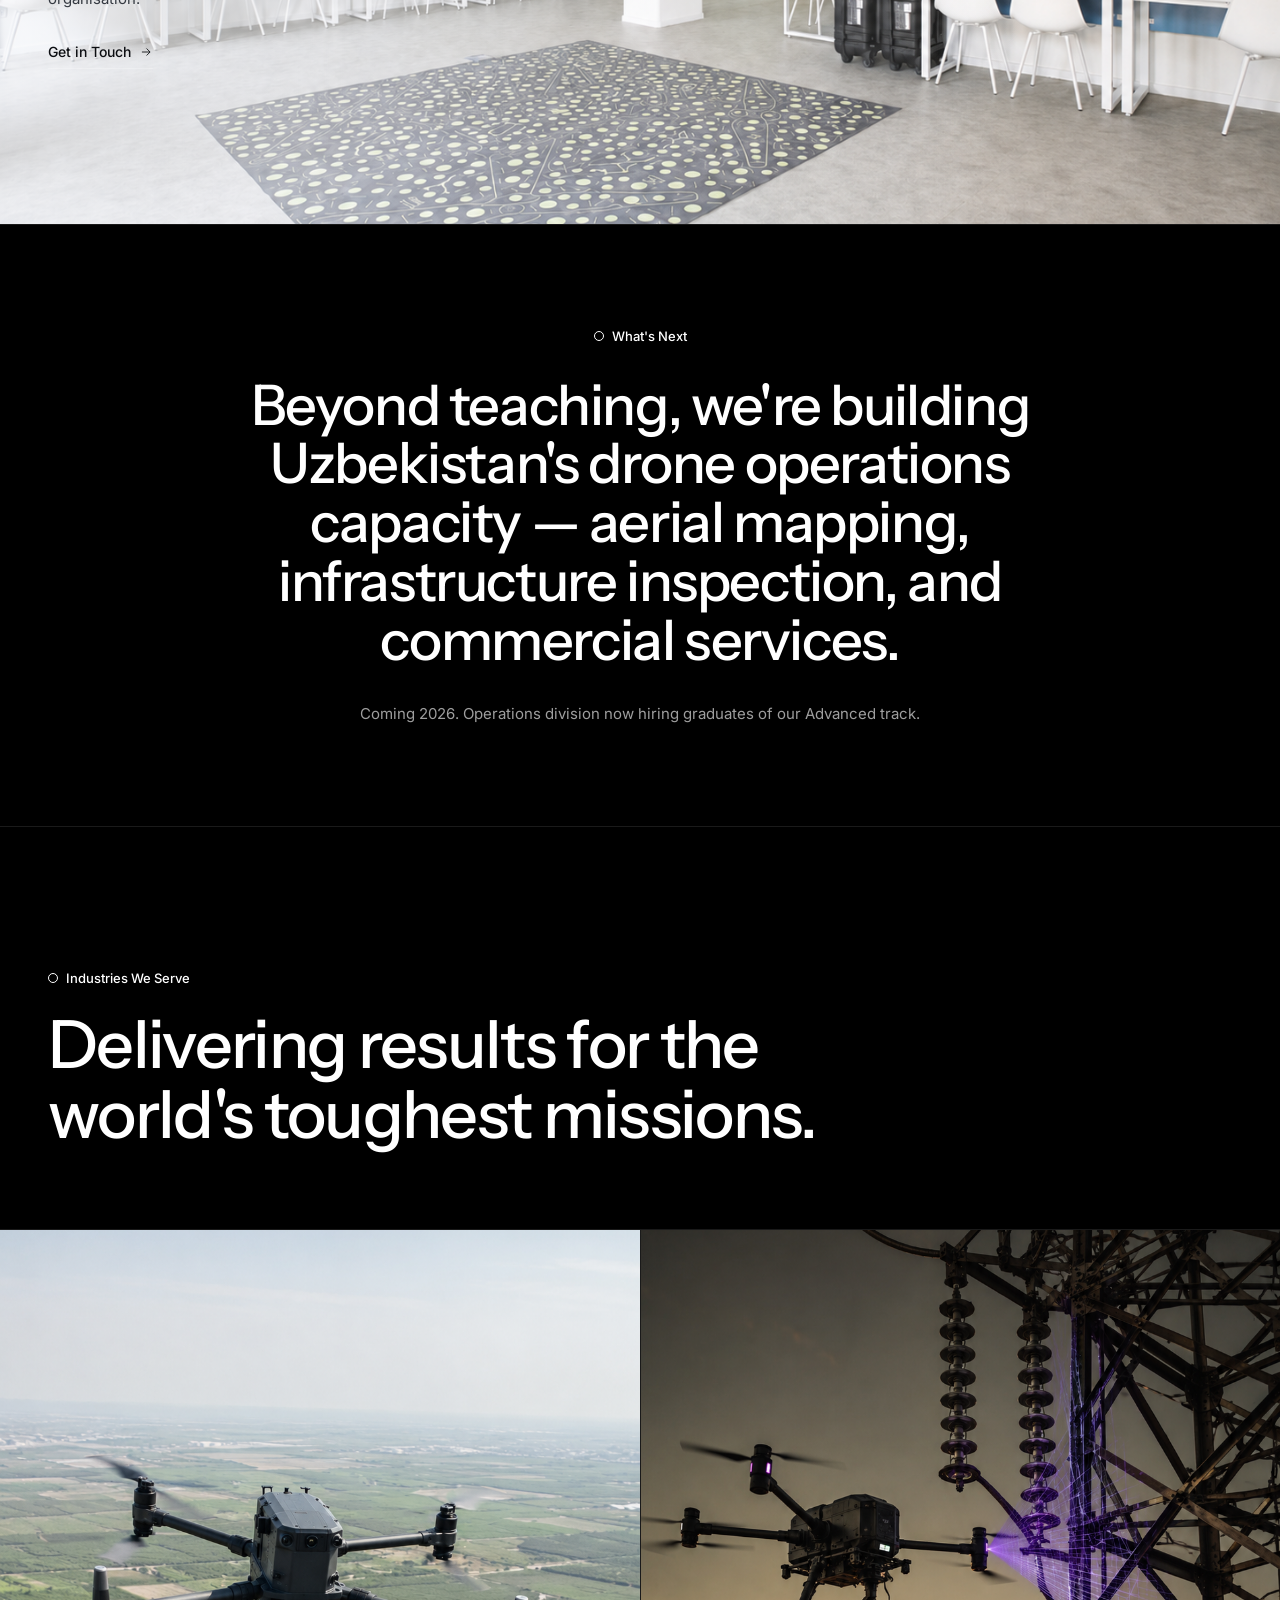
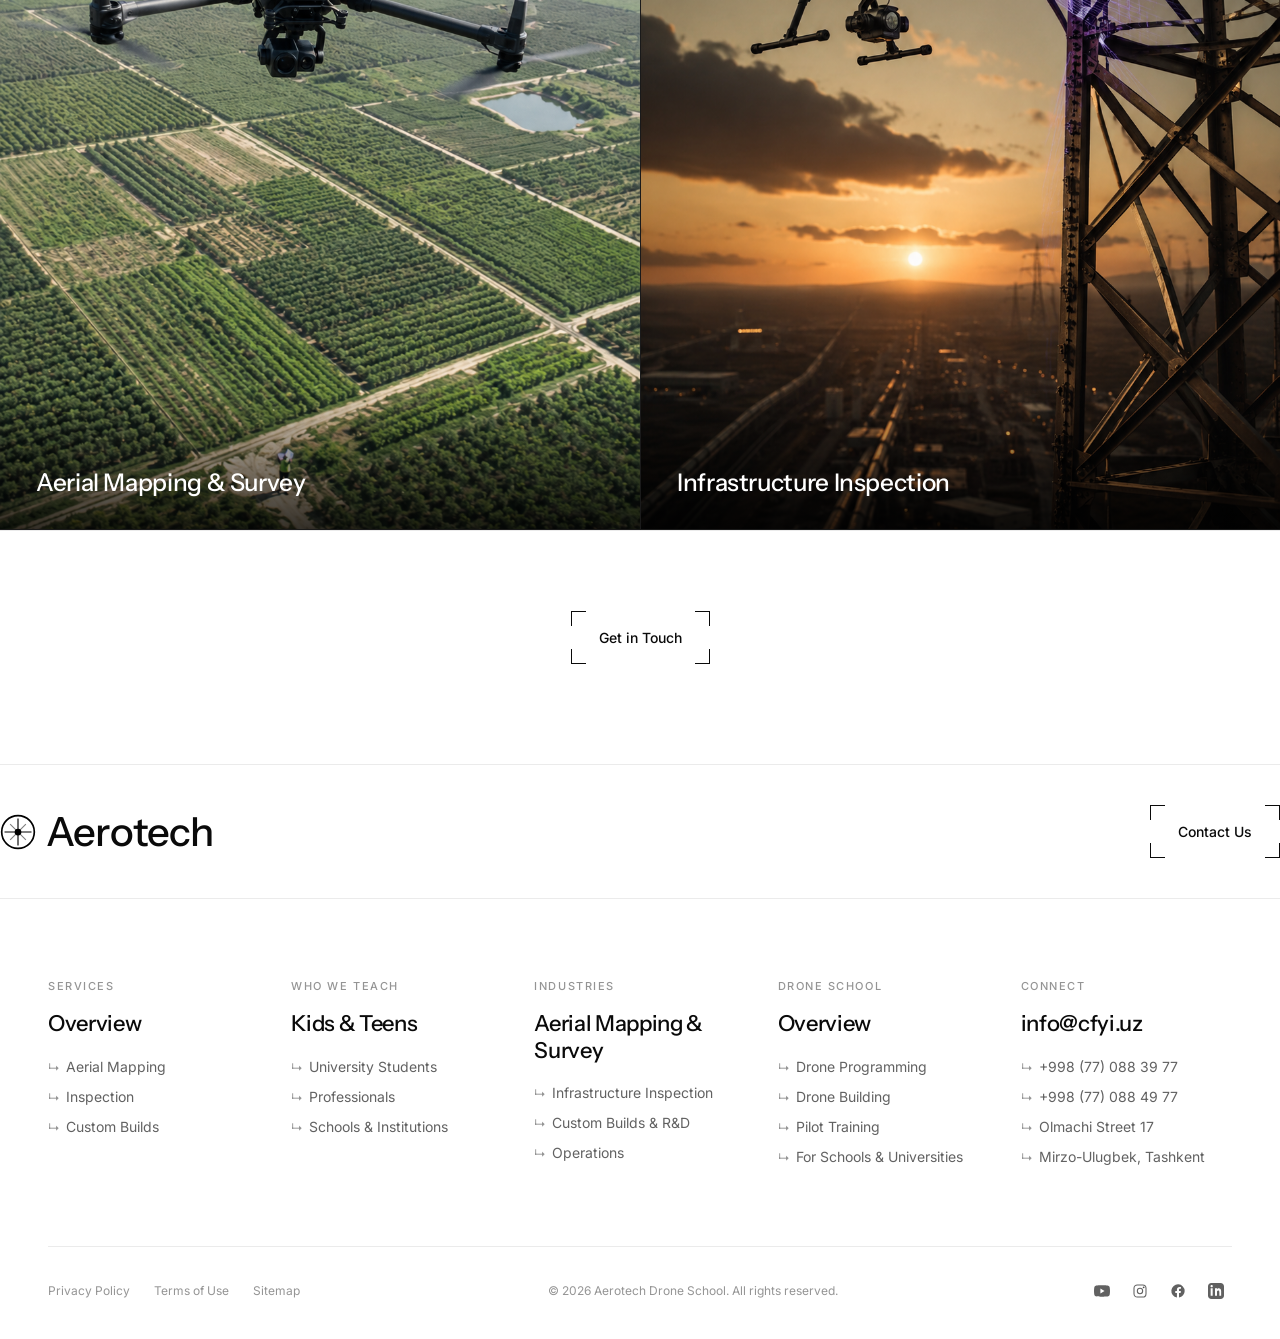
==== commit 0e91d803: "Light zone: lighter scroll cross-fade + softer lab-photo scrim - Keep the dark→white turn starting a" ====
--- a/index.html
+++ b/index.html
@@ -367,6 +367,16 @@
 </section>
 
 <!-- ============================================================
+     LIGHT ZONE — numbers → visit-lab → teaser → industries.
+     Scroll-driven theme: cross-fades from the dark site theme to white as the
+     middle of the viewport enters this band, and back to dark on the way out.
+     Kept deliberately cheap — a single IntersectionObserver toggles one class
+     (.is-light) at most twice (enter/leave); CSS handles the rest.
+     Driven by initLightZone() in js/main.js.
+     ============================================================ -->
+<div class="light-zone">
+
+<!-- ============================================================
      NUMBERS
      ============================================================ -->
 <section class="numbers reveal">
@@ -395,52 +405,17 @@
 <!-- ============================================================
      DEMO / VISIT
      ============================================================ -->
-<section class="demo reveal" id="demo">
-  <div class="demo-grid">
+<section class="demo demo--photo reveal" id="demo">
+  <img class="demo-bg" src="assets/images/visit%20lab.png" alt="Inside the Aerotech flight lab" loading="lazy" />
+  <div class="demo-scrim" aria-hidden="true"></div>
+  <div class="container">
     <div class="demo-copy">
-      <h2>Visit the<br>flight lab.</h2>
+      <span class="demo-eyebrow">Come see it in person</span>
+      <h2>Visit the<br><span class="demo-accent">flight lab.</span></h2>
       <p>Tour the workshop, watch a class in session, and put a Tello in the air. Open visiting hours every Saturday — or book a private walkthrough for your school or organisation.</p>
       <a href="#" class="btn-link">Get in Touch
         <svg viewBox="0 0 24 24" fill="none" stroke="currentColor" stroke-width="1.5"><path d="M5 12h14M13 6l6 6-6 6"/></svg>
       </a>
-    </div>
-    <div class="demo-photo">
-      <svg viewBox="0 0 800 600" preserveAspectRatio="xMidYMid slice" style="width:100%;height:100%">
-        <defs>
-          <linearGradient id="warmsky" x1="0" x2="0" y1="0" y2="1">
-            <stop offset="0%" stop-color="#3a2418"/>
-            <stop offset="50%" stop-color="#1a0f0a"/>
-            <stop offset="100%" stop-color="#0a0604"/>
-          </linearGradient>
-          <radialGradient id="sun2" cx="0.7" cy="0.4" r="0.5">
-            <stop offset="0%" stop-color="#ff9a4c" stop-opacity="0.7"/>
-            <stop offset="100%" stop-color="#ff9a4c" stop-opacity="0"/>
-          </radialGradient>
-        </defs>
-        <rect width="800" height="600" fill="url(#warmsky)"/>
-        <rect width="800" height="600" fill="url(#sun2)"/>
-        <path d="M0 480 L80 460 L180 470 L280 440 L380 460 L500 430 L620 450 L800 420 L800 600 L0 600 Z" fill="#0a0604"/>
-        <g fill="#000" stroke="#1a1410" stroke-width="0.5">
-          <path d="M150 600 L150 380 Q 160 320 200 310 Q 250 305 270 350 L 280 600 Z"/>
-          <circle cx="220" cy="270" r="35" fill="#0a0604"/>
-          <path d="M185 270 Q 185 230 220 230 Q 260 230 260 280 L 260 290 L 250 285 L 245 295 Q 220 308 195 295 Z" fill="#1a1410" stroke="#3a2418" stroke-width="1"/>
-          <rect x="200" y="265" width="35" height="10" fill="#222" stroke="rgba(255,200,150,0.3)"/>
-          <path d="M270 380 Q 320 390 360 420 L 380 440 L 360 460 L 320 440 Q 290 430 280 420 Z" fill="#1a1410"/>
-          <rect x="340" y="400" width="120" height="80" rx="6" fill="#222" stroke="#3a2418"/>
-          <rect x="350" y="410" width="100" height="60" rx="2" fill="#1a2030"/>
-          <circle cx="400" cy="440" r="14" fill="none" stroke="rgba(139,92,255,0.8)" stroke-width="1"/>
-          <line x1="386" y1="440" x2="414" y2="440" stroke="rgba(139,92,255,0.6)" stroke-width="0.5"/>
-          <line x1="400" y1="426" x2="400" y2="454" stroke="rgba(139,92,255,0.6)" stroke-width="0.5"/>
-        </g>
-        <g transform="translate(620 200)">
-          <line x1="-30" y1="-8" x2="-10" y2="0" stroke="rgba(255,255,255,0.7)" stroke-width="2"/>
-          <line x1="30" y1="-8" x2="10" y2="0" stroke="rgba(255,255,255,0.7)" stroke-width="2"/>
-          <rect x="-10" y="-5" width="20" height="10" fill="#222" stroke="rgba(255,255,255,0.7)" stroke-width="1"/>
-          <ellipse cx="-30" cy="-8" rx="14" ry="2.5" fill="rgba(255,255,255,0.4)"/>
-          <ellipse cx="30" cy="-8" rx="14" ry="2.5" fill="rgba(255,255,255,0.4)"/>
-          <circle cx="0" cy="0" r="2" fill="#ff4444"/>
-        </g>
-      </svg>
     </div>
   </div>
 </section>
@@ -494,6 +469,8 @@
 
   </div>
 </section>
+
+</div><!-- /.light-zone -->
 
 <!-- ============================================================
      FOOTER
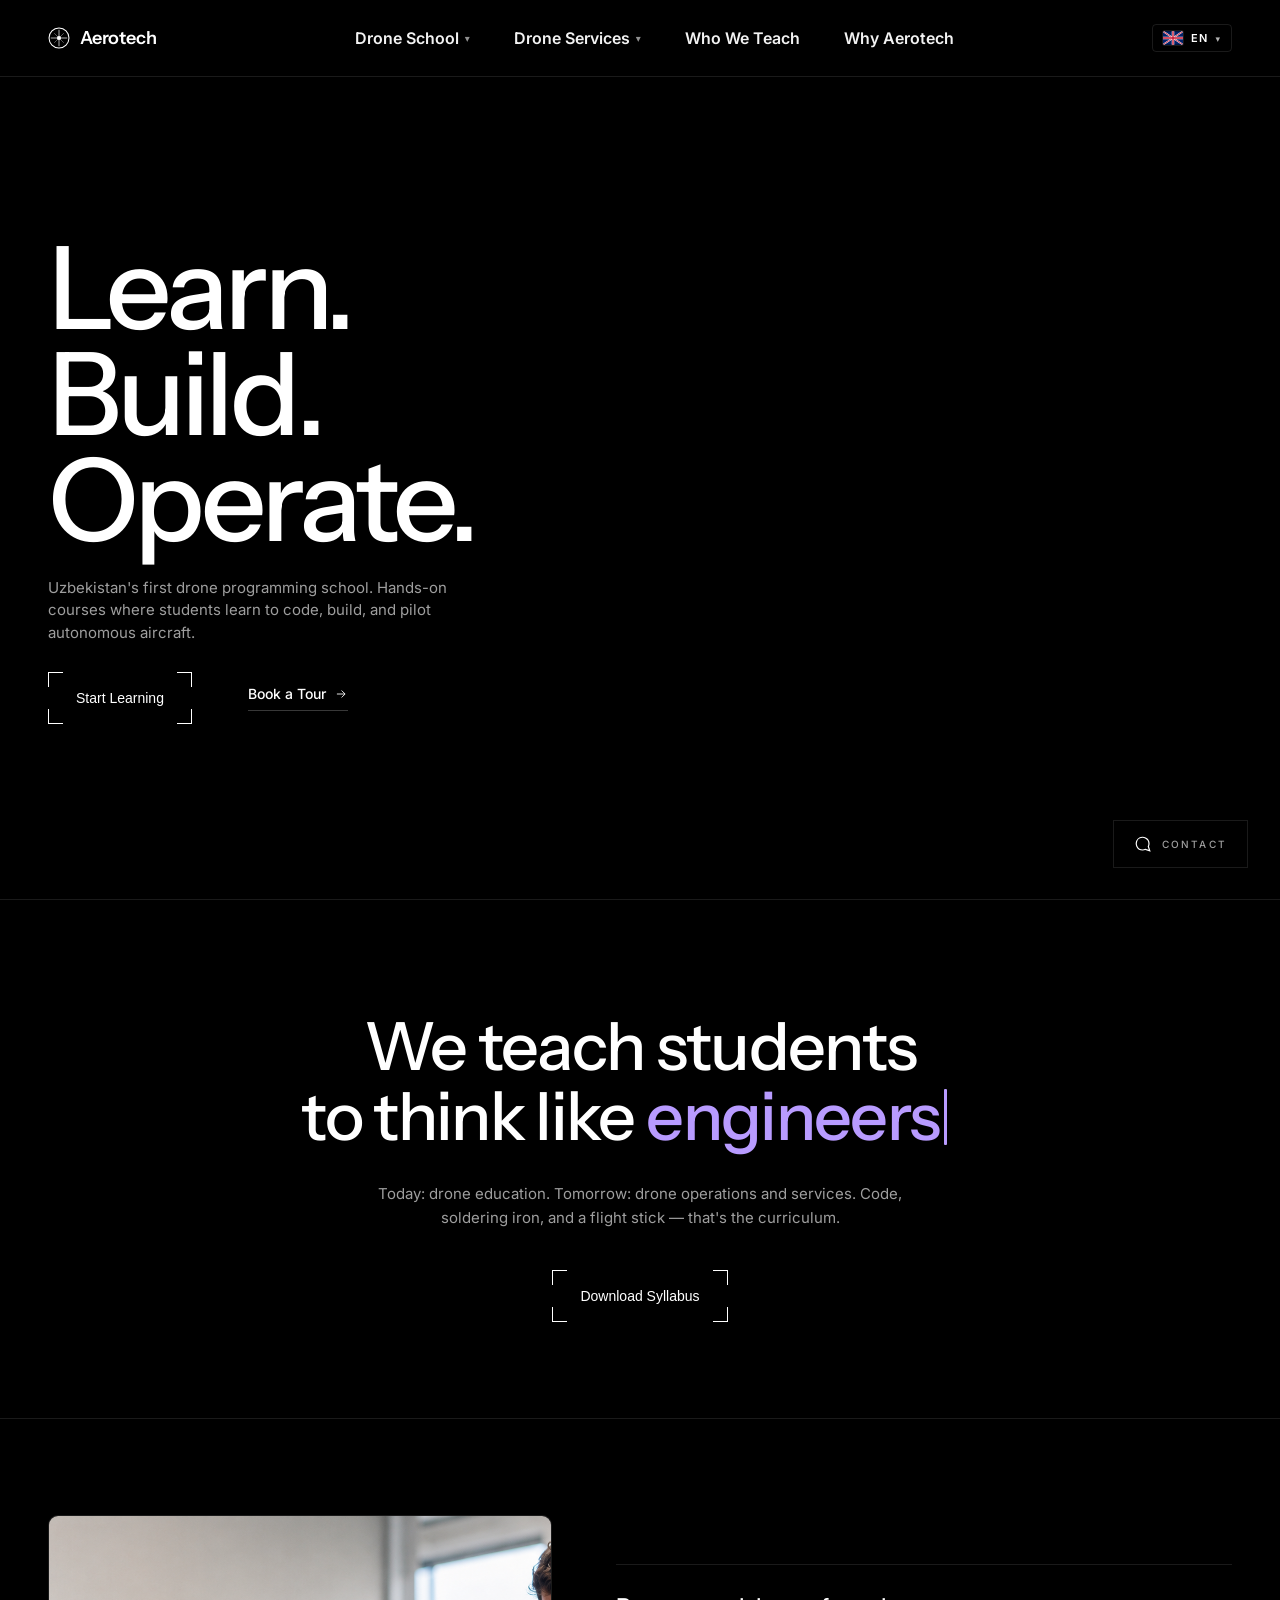
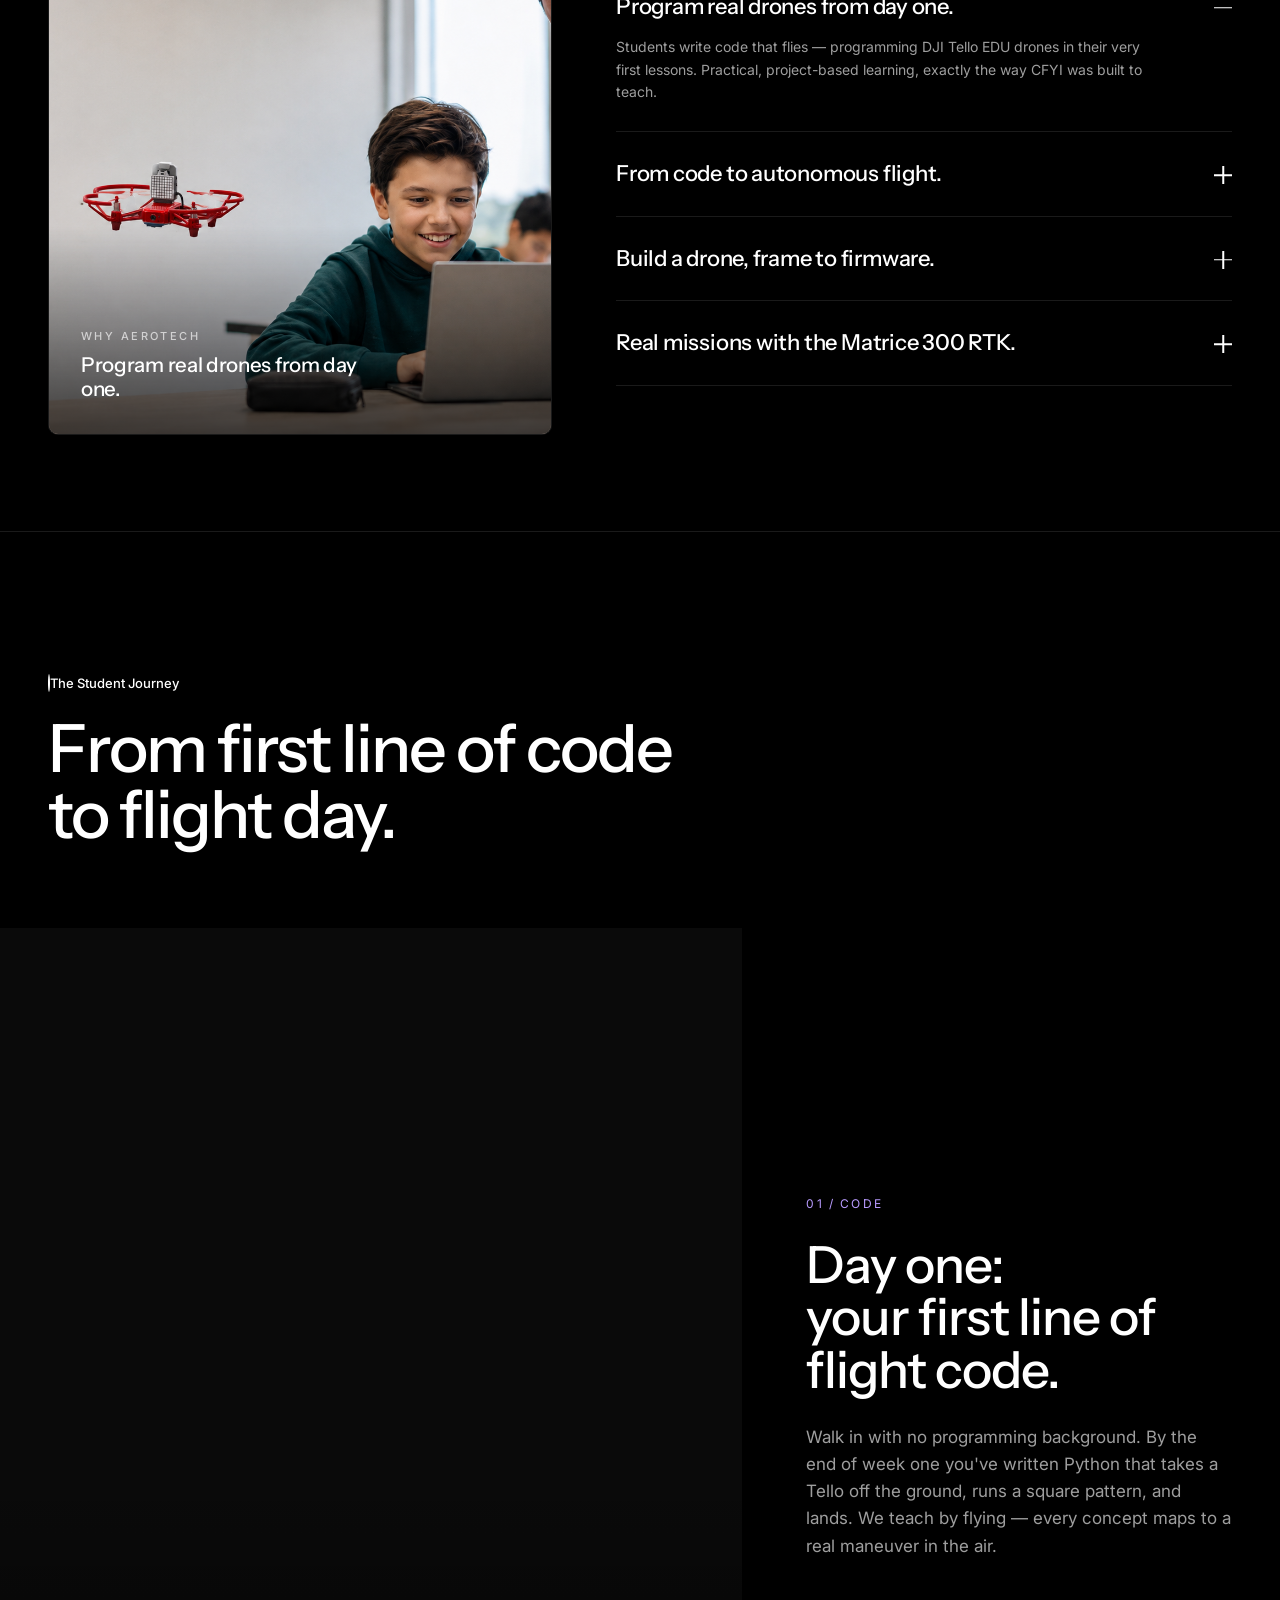
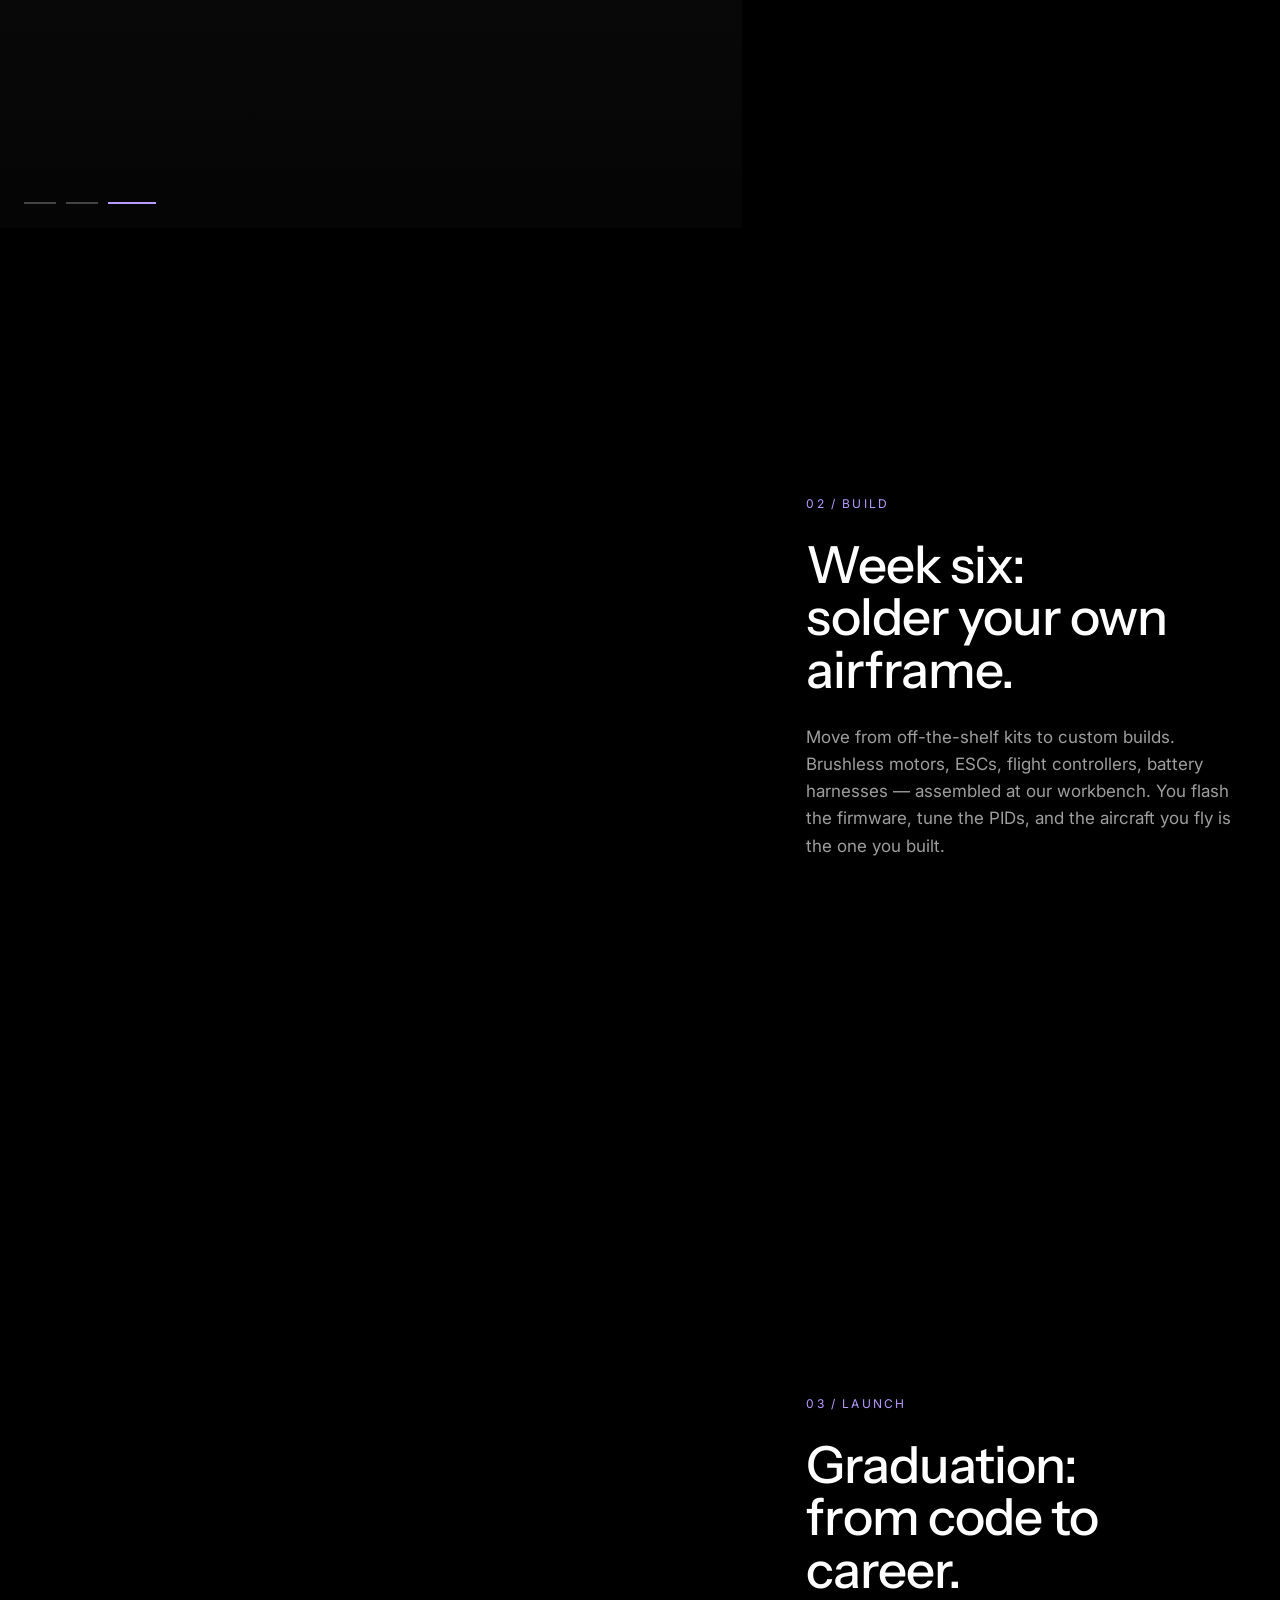
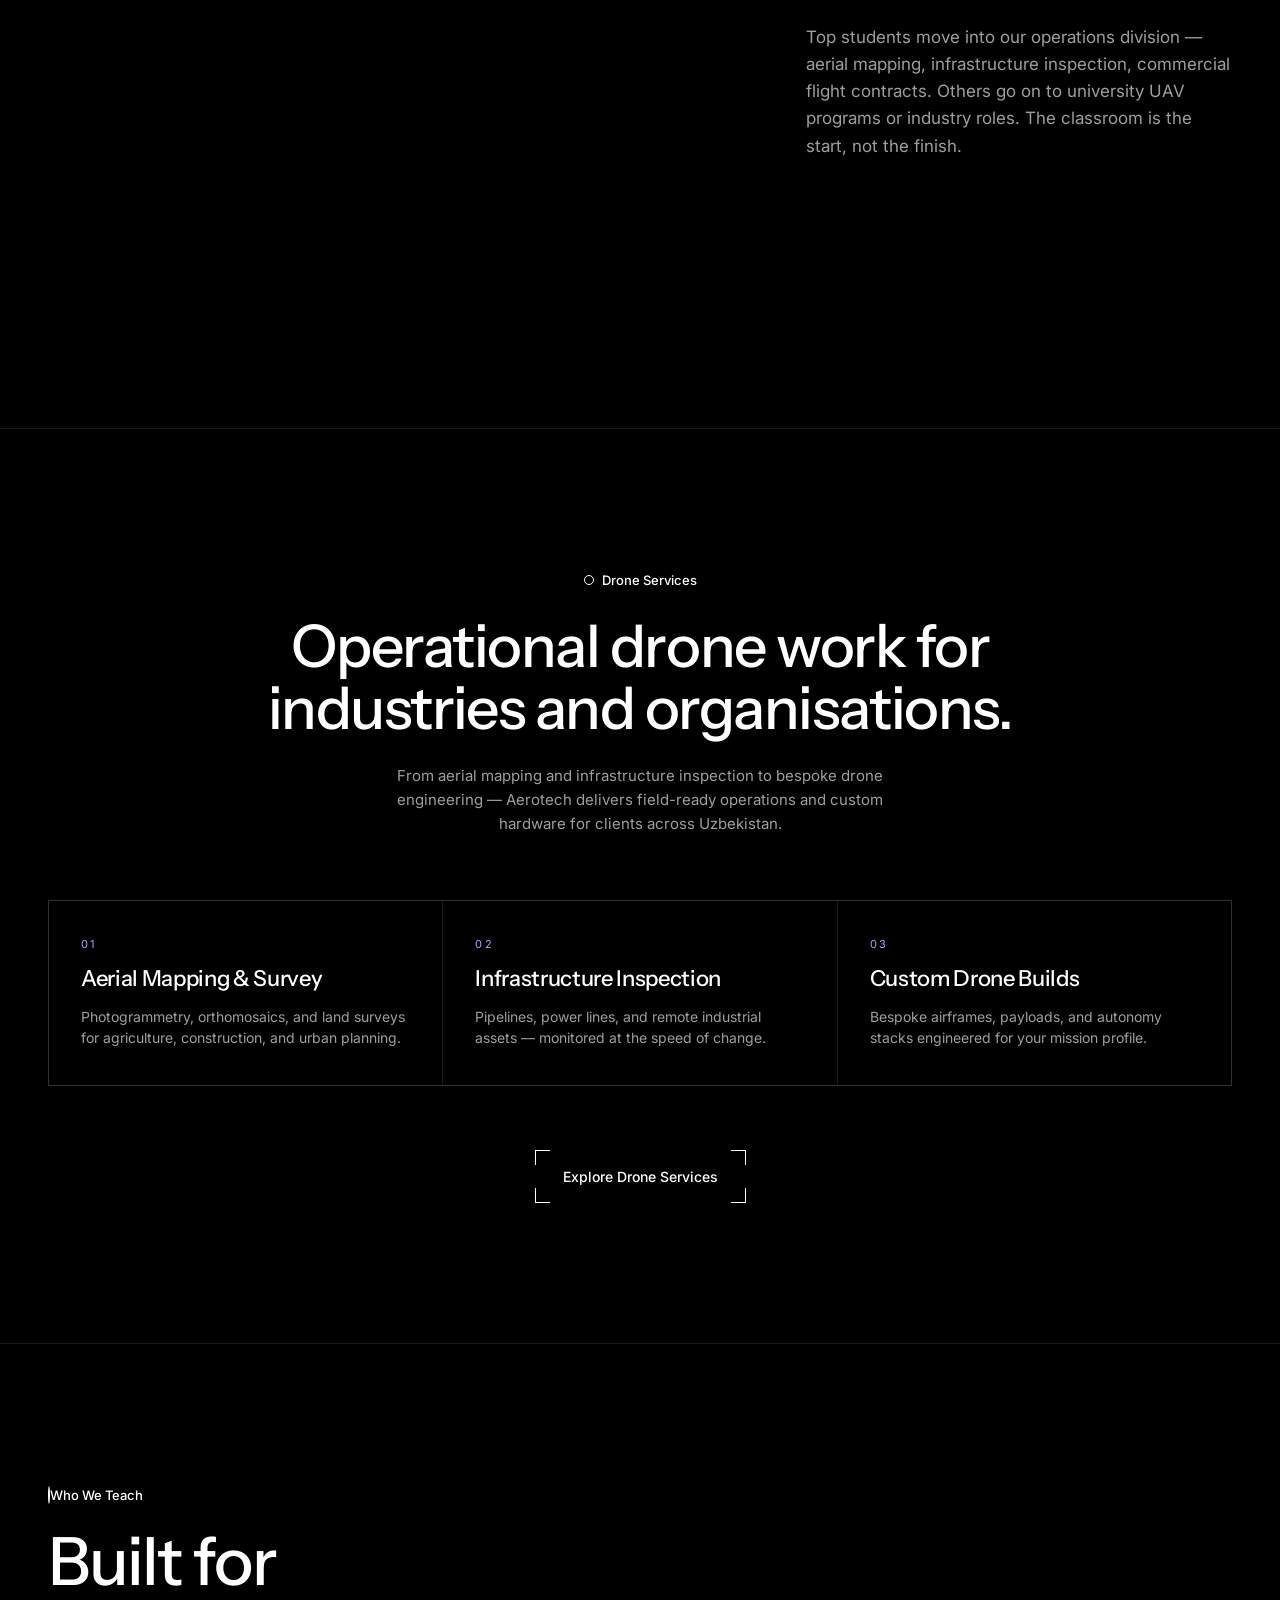
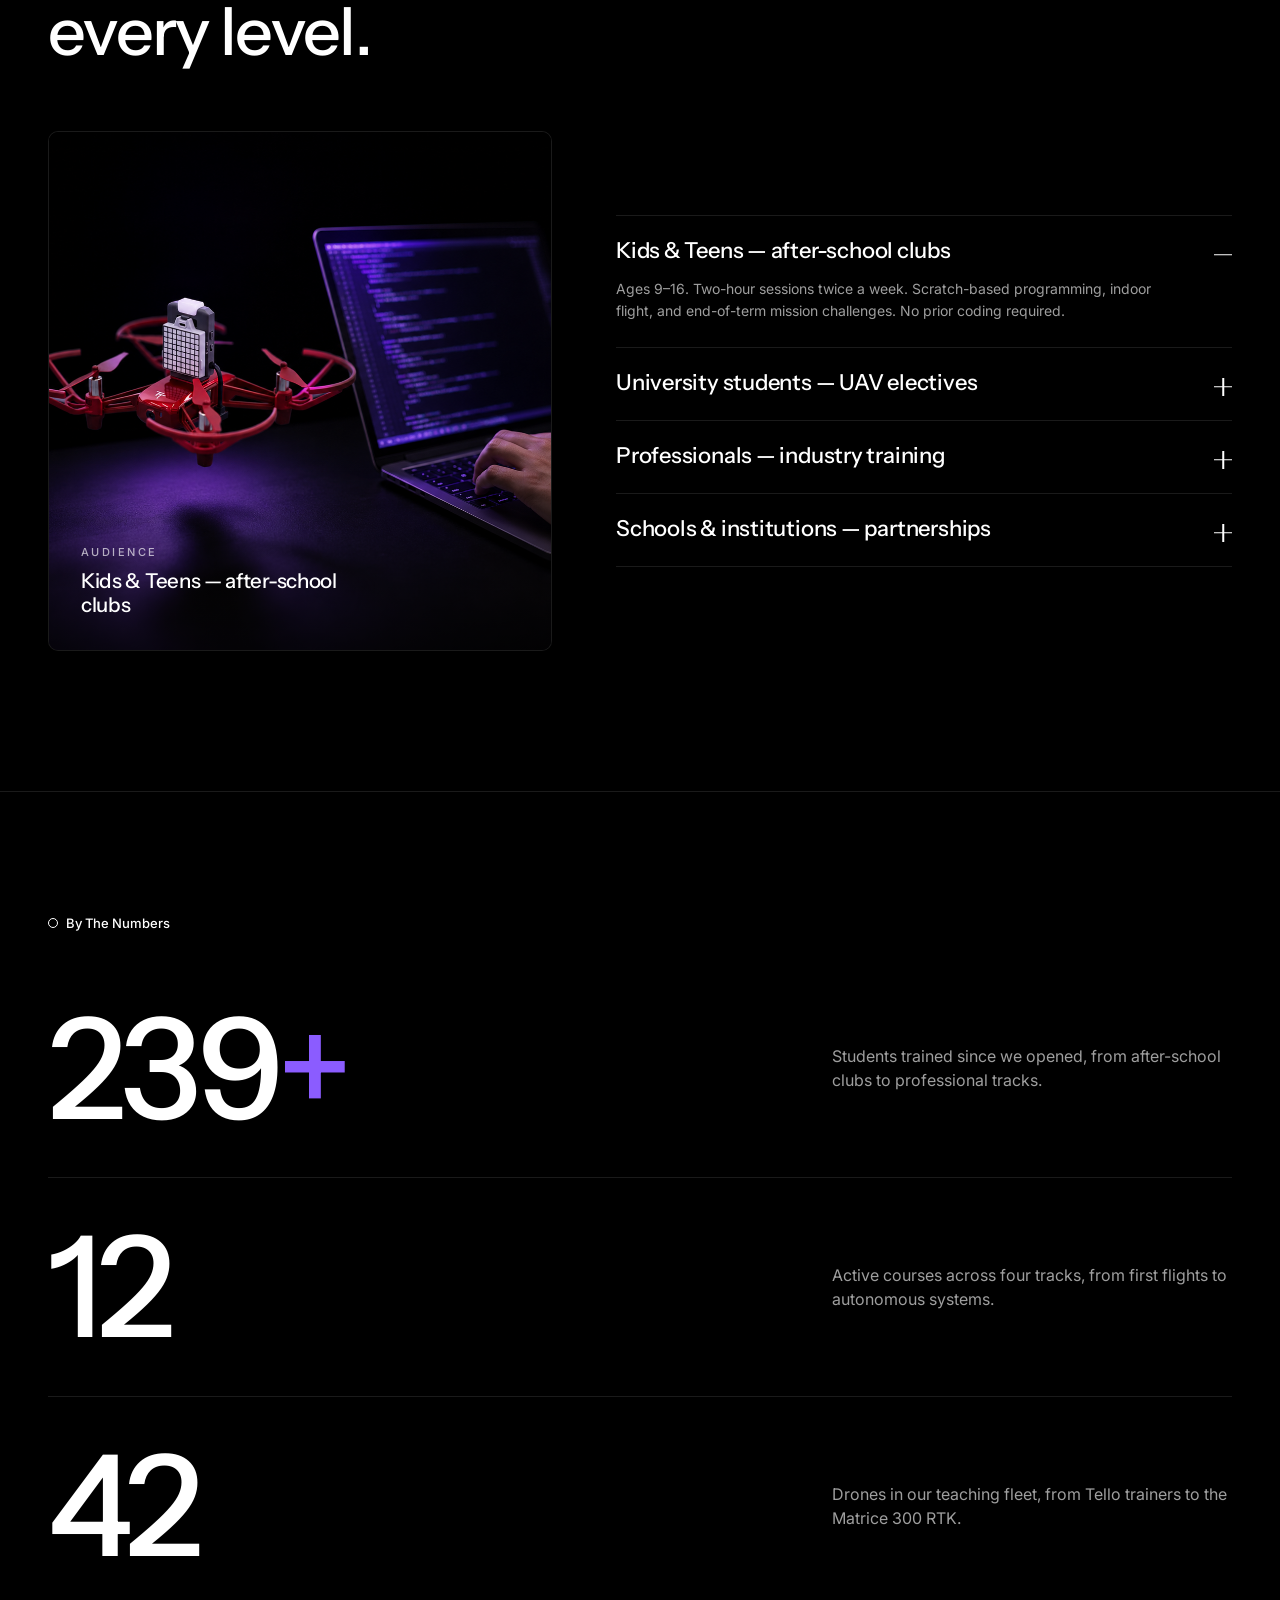
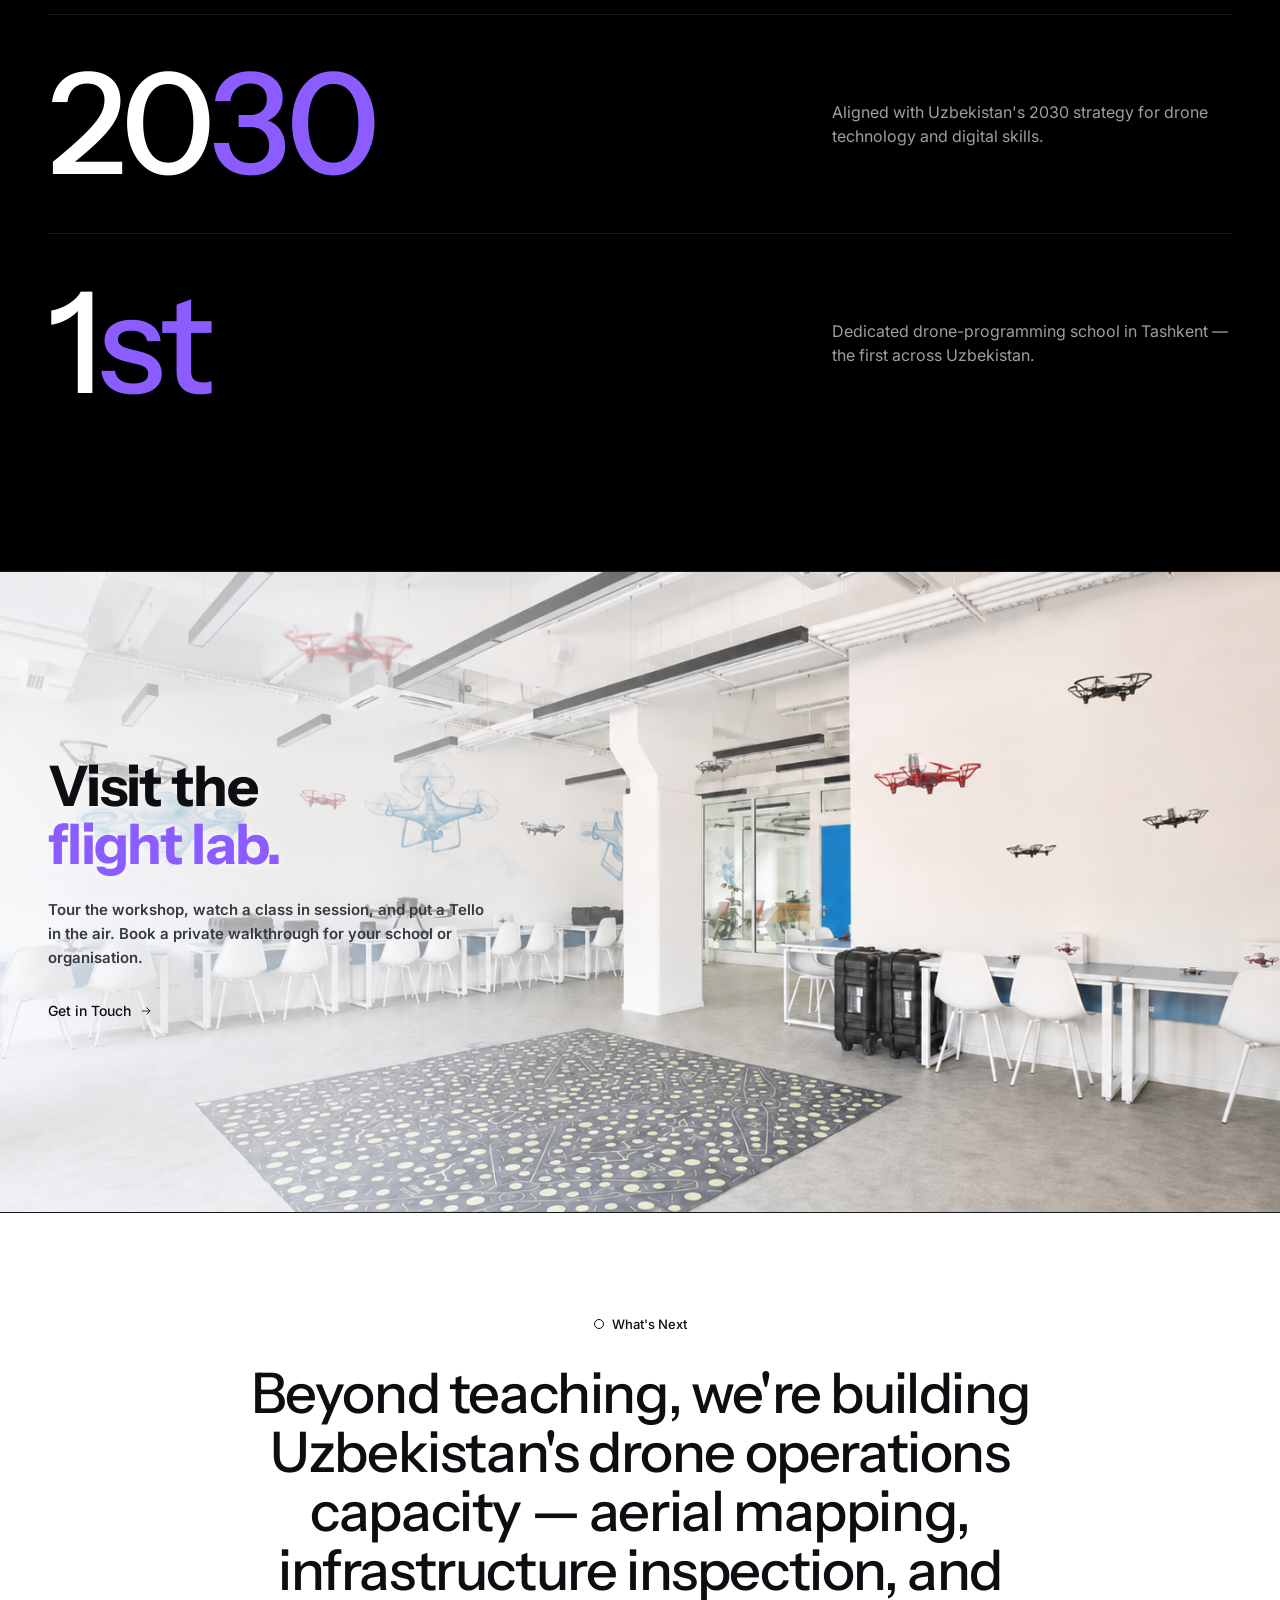
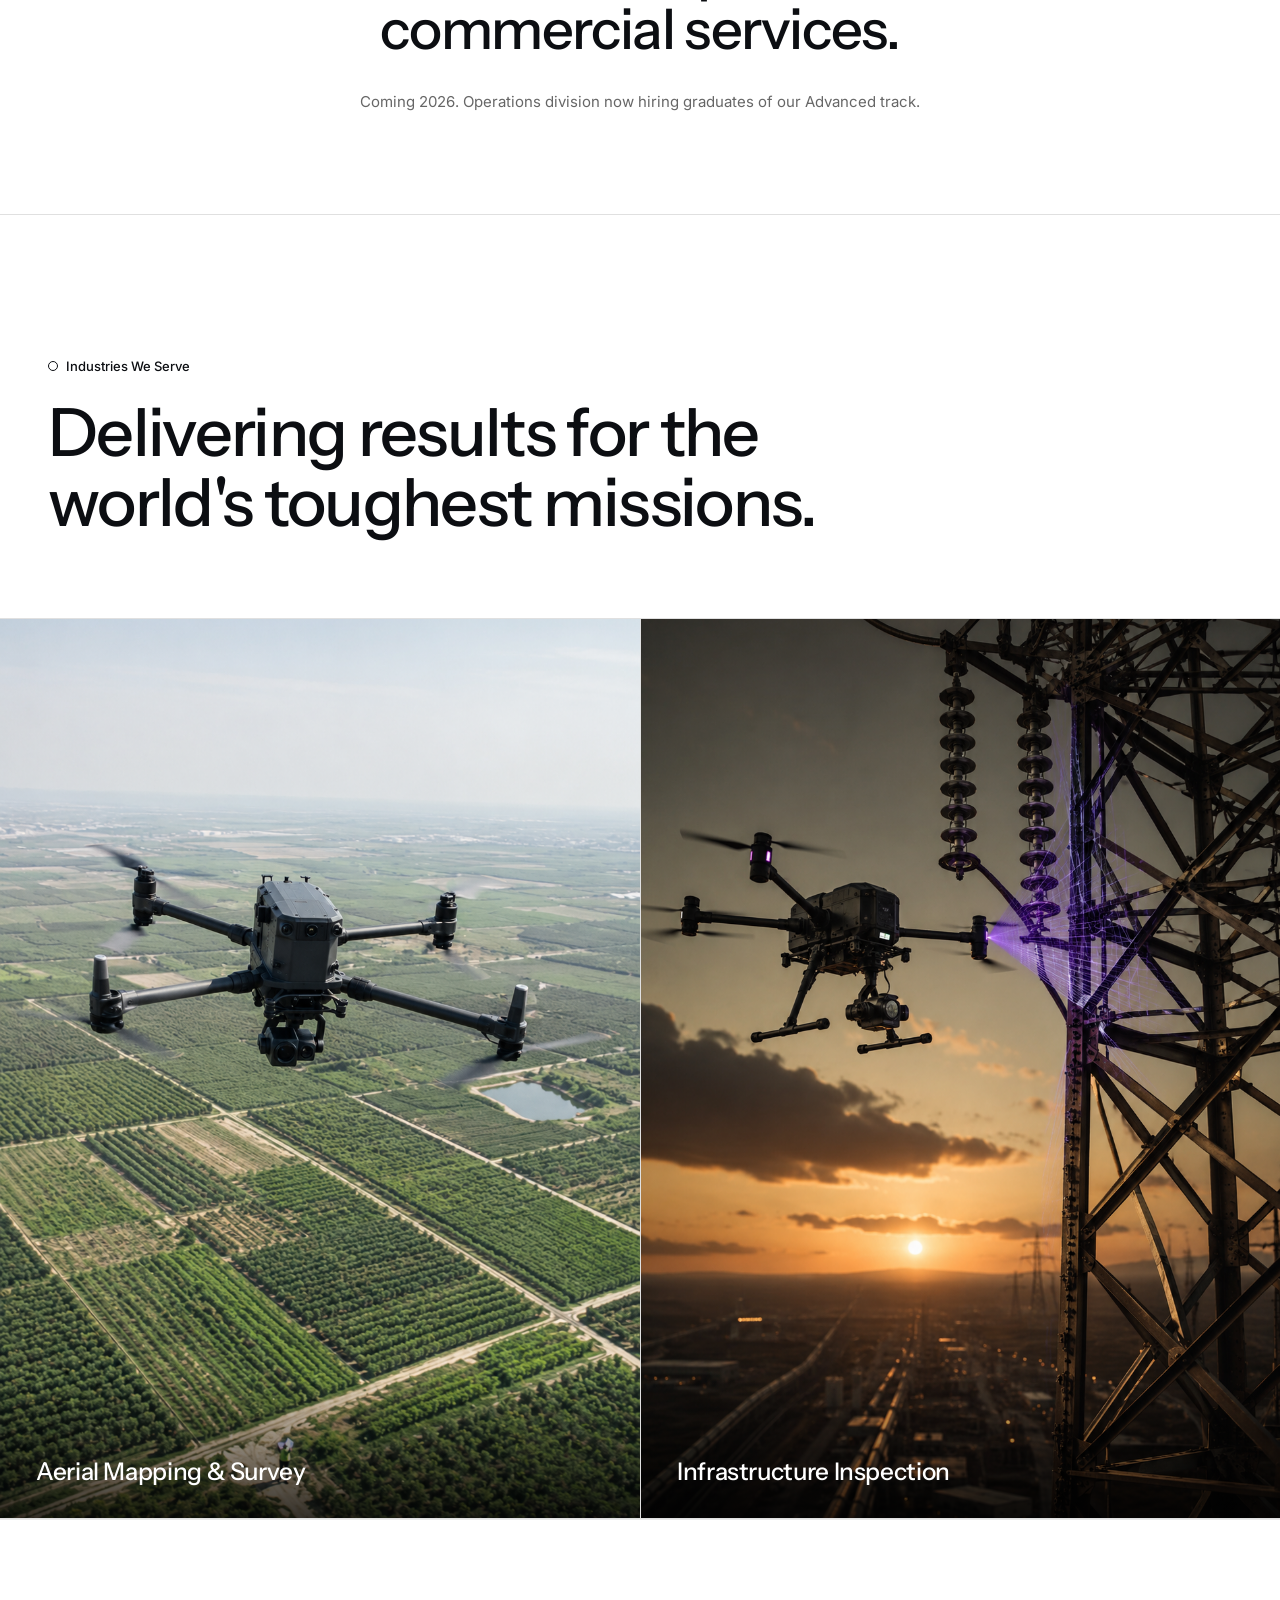
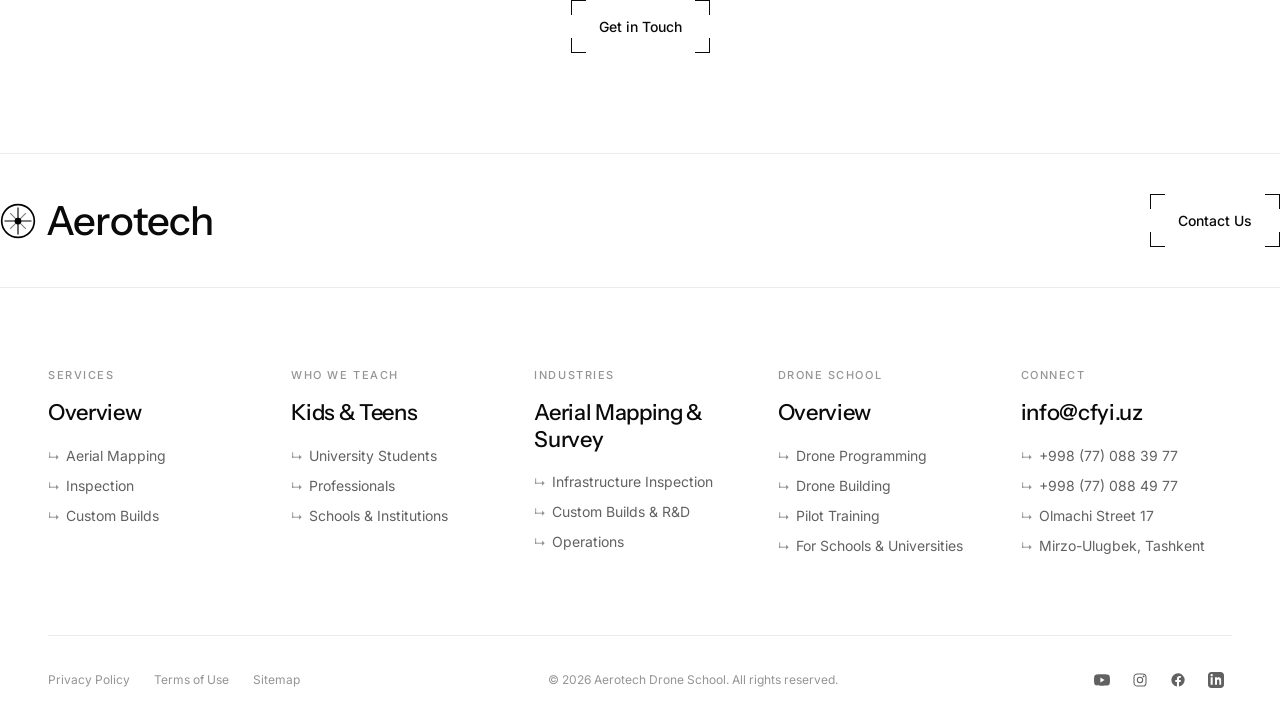
==== commit c333a158: "Polish home: numbers redesign, momentum scroll, contact-on-click - Numbers: stacked-row layout (big " ====
--- a/index.html
+++ b/index.html
@@ -306,6 +306,16 @@
 </section>
 
 <!-- ============================================================
+     LIGHT ZONE — audience → numbers → visit-lab → teaser → industries.
+     Scroll-driven theme: cross-fades from the dark site theme to white as the
+     middle of the viewport enters this band, and back to dark on the way out.
+     Kept deliberately cheap — a single IntersectionObserver toggles one class
+     (.is-light) at most twice (enter/leave); CSS handles the rest.
+     Driven by initLightZone() in js/main.js.
+     ============================================================ -->
+<div class="light-zone">
+
+<!-- ============================================================
      AUDIENCE
      ============================================================ -->
 <section class="audience reveal" id="audience">
@@ -366,37 +376,40 @@
   </div>
 </section>
 
-<!-- ============================================================
-     LIGHT ZONE — numbers → visit-lab → teaser → industries.
-     Scroll-driven theme: cross-fades from the dark site theme to white as the
-     middle of the viewport enters this band, and back to dark on the way out.
-     Kept deliberately cheap — a single IntersectionObserver toggles one class
-     (.is-light) at most twice (enter/leave); CSS handles the rest.
-     Driven by initLightZone() in js/main.js.
-     ============================================================ -->
-<div class="light-zone">
+<!-- Inner band: this is what initLightZone() observes, so the white cross-fade
+     is triggered by the NUMBERS section (not the audience section above it).
+     The .is-light class is still toggled on the whole .light-zone, so audience
+     flips white in step with numbers. -->
+<div class="light-zone-band">
 
 <!-- ============================================================
      NUMBERS
      ============================================================ -->
 <section class="numbers reveal">
   <div class="container">
-    <div class="numbers-grid">
+    <div class="numbers-intro">
+      <span class="eyebrow">By The Numbers</span>
+    </div>
+    <div class="numbers-list">
       <div class="number">
         <div class="val" data-count="240">240<span class="unit">+</span></div>
-        <div class="label">Students trained since opening</div>
+        <div class="label">Students trained since we opened, from after-school clubs to professional tracks.</div>
       </div>
       <div class="number">
         <div class="val" data-count="12">12</div>
-        <div class="label">Active courses across four tracks</div>
+        <div class="label">Active courses across four tracks, from first flights to autonomous systems.</div>
       </div>
       <div class="number">
         <div class="val" data-count="42">42</div>
-        <div class="label">Drones in our teaching fleet</div>
+        <div class="label">Drones in our teaching fleet, from Tello trainers to the Matrice 300 RTK.</div>
+      </div>
+      <div class="number">
+        <div class="val">20<span class="unit">30</span></div>
+        <div class="label">Aligned with Uzbekistan's 2030 strategy for drone technology and digital skills.</div>
       </div>
       <div class="number">
         <div class="val">1<span class="unit">st</span></div>
-        <div class="label">Drone programming school in Tashkent</div>
+        <div class="label">Dedicated drone-programming school in Tashkent — the first across Uzbekistan.</div>
       </div>
     </div>
   </div>
@@ -410,10 +423,9 @@
   <div class="demo-scrim" aria-hidden="true"></div>
   <div class="container">
     <div class="demo-copy">
-      <span class="demo-eyebrow">Come see it in person</span>
       <h2>Visit the<br><span class="demo-accent">flight lab.</span></h2>
-      <p>Tour the workshop, watch a class in session, and put a Tello in the air. Open visiting hours every Saturday — or book a private walkthrough for your school or organisation.</p>
-      <a href="#" class="btn-link">Get in Touch
+      <p>Tour the workshop, watch a class in session, and put a Tello in the air. Book a private walkthrough for your school or organisation.</p>
+      <a href="#" class="btn-link" data-lead-open>Get in Touch
         <svg viewBox="0 0 24 24" fill="none" stroke="currentColor" stroke-width="1.5"><path d="M5 12h14M13 6l6 6-6 6"/></svg>
       </a>
     </div>
@@ -470,6 +482,8 @@
   </div>
 </section>
 
+</div><!-- /.light-zone-band -->
+
 </div><!-- /.light-zone -->
 
 <!-- ============================================================
@@ -478,7 +492,7 @@
 <footer class="footer">
   <div class="container">
     <div class="footer-cta">
-      <a href="#demo" class="btn-bracket"><span>Get in Touch</span></a>
+      <a href="#demo" class="btn-bracket" data-lead-open><span>Get in Touch</span></a>
     </div>
   </div>
 
@@ -495,7 +509,7 @@
         </span>
         Aerotech
       </a>
-      <a href="#demo" class="btn-bracket"><span>Contact Us</span></a>
+      <a href="#demo" class="btn-bracket" data-lead-open><span>Contact Us</span></a>
     </div>
   </div>
 
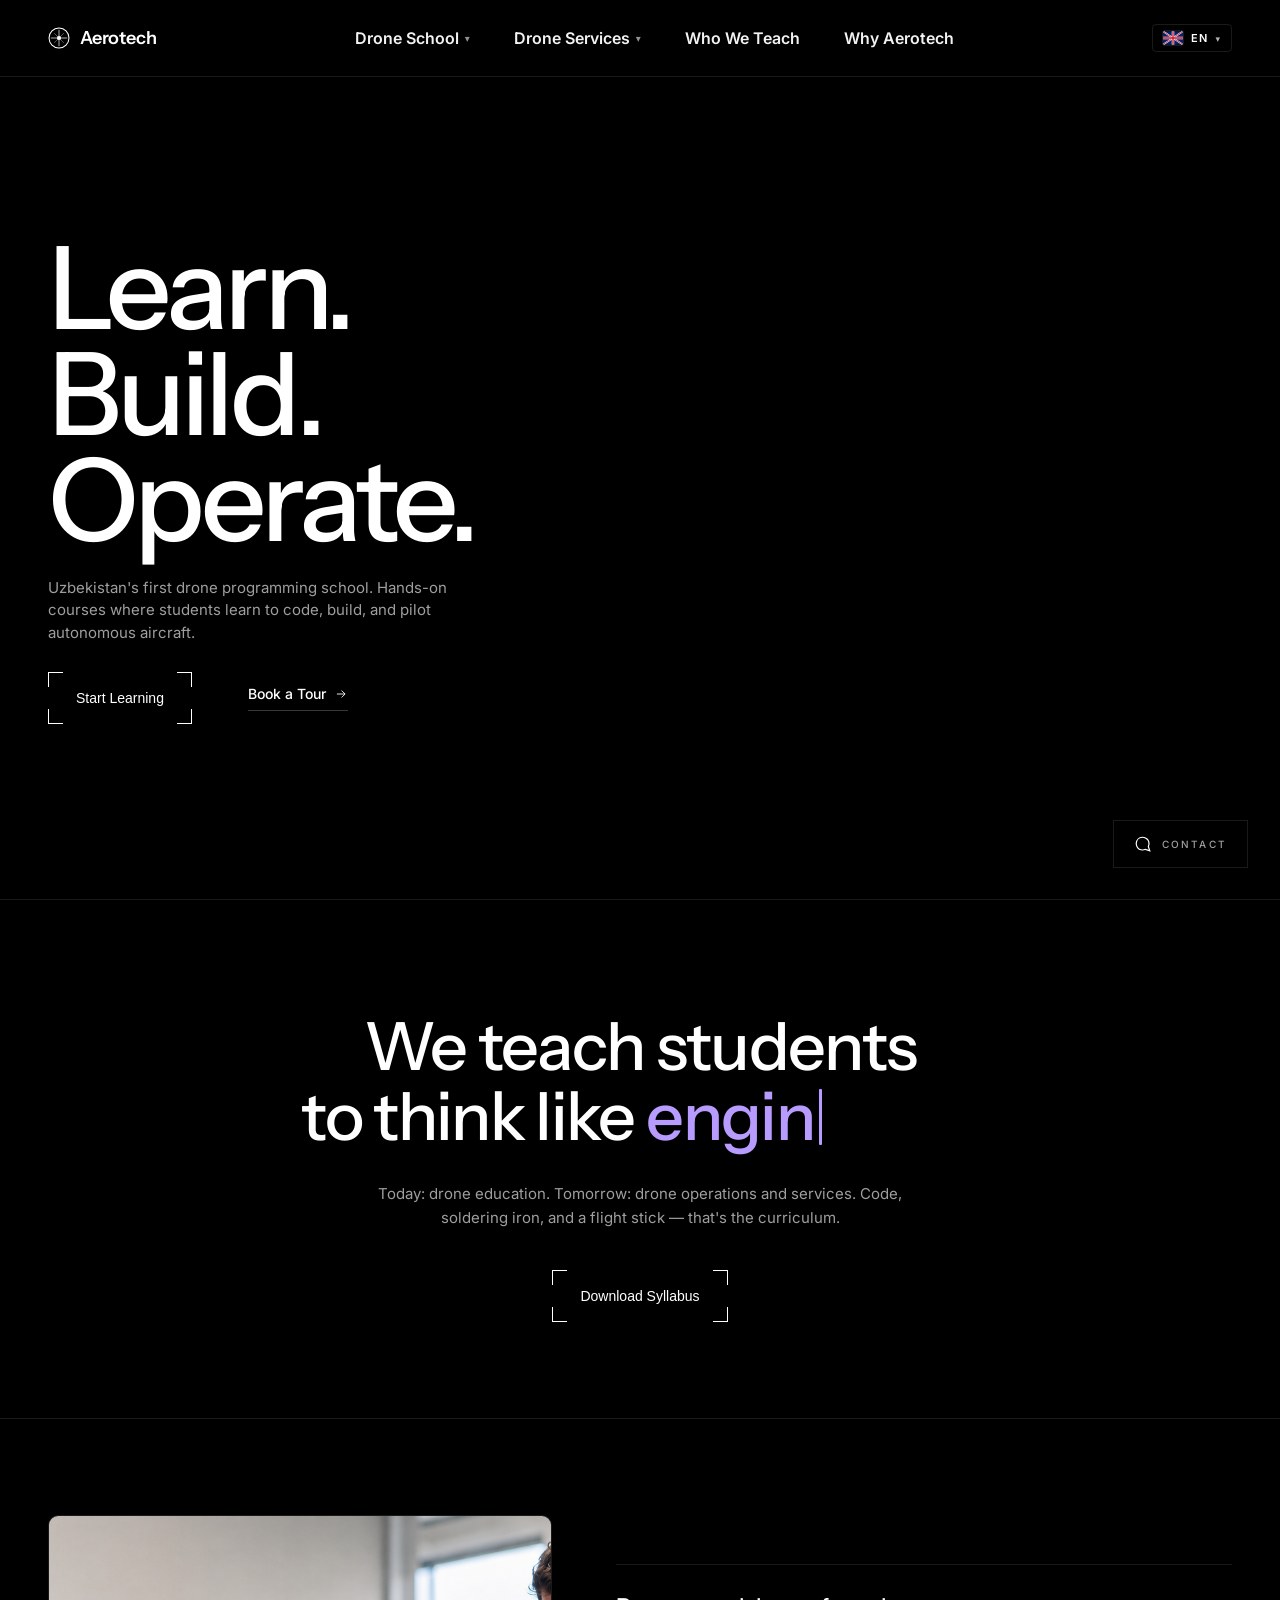
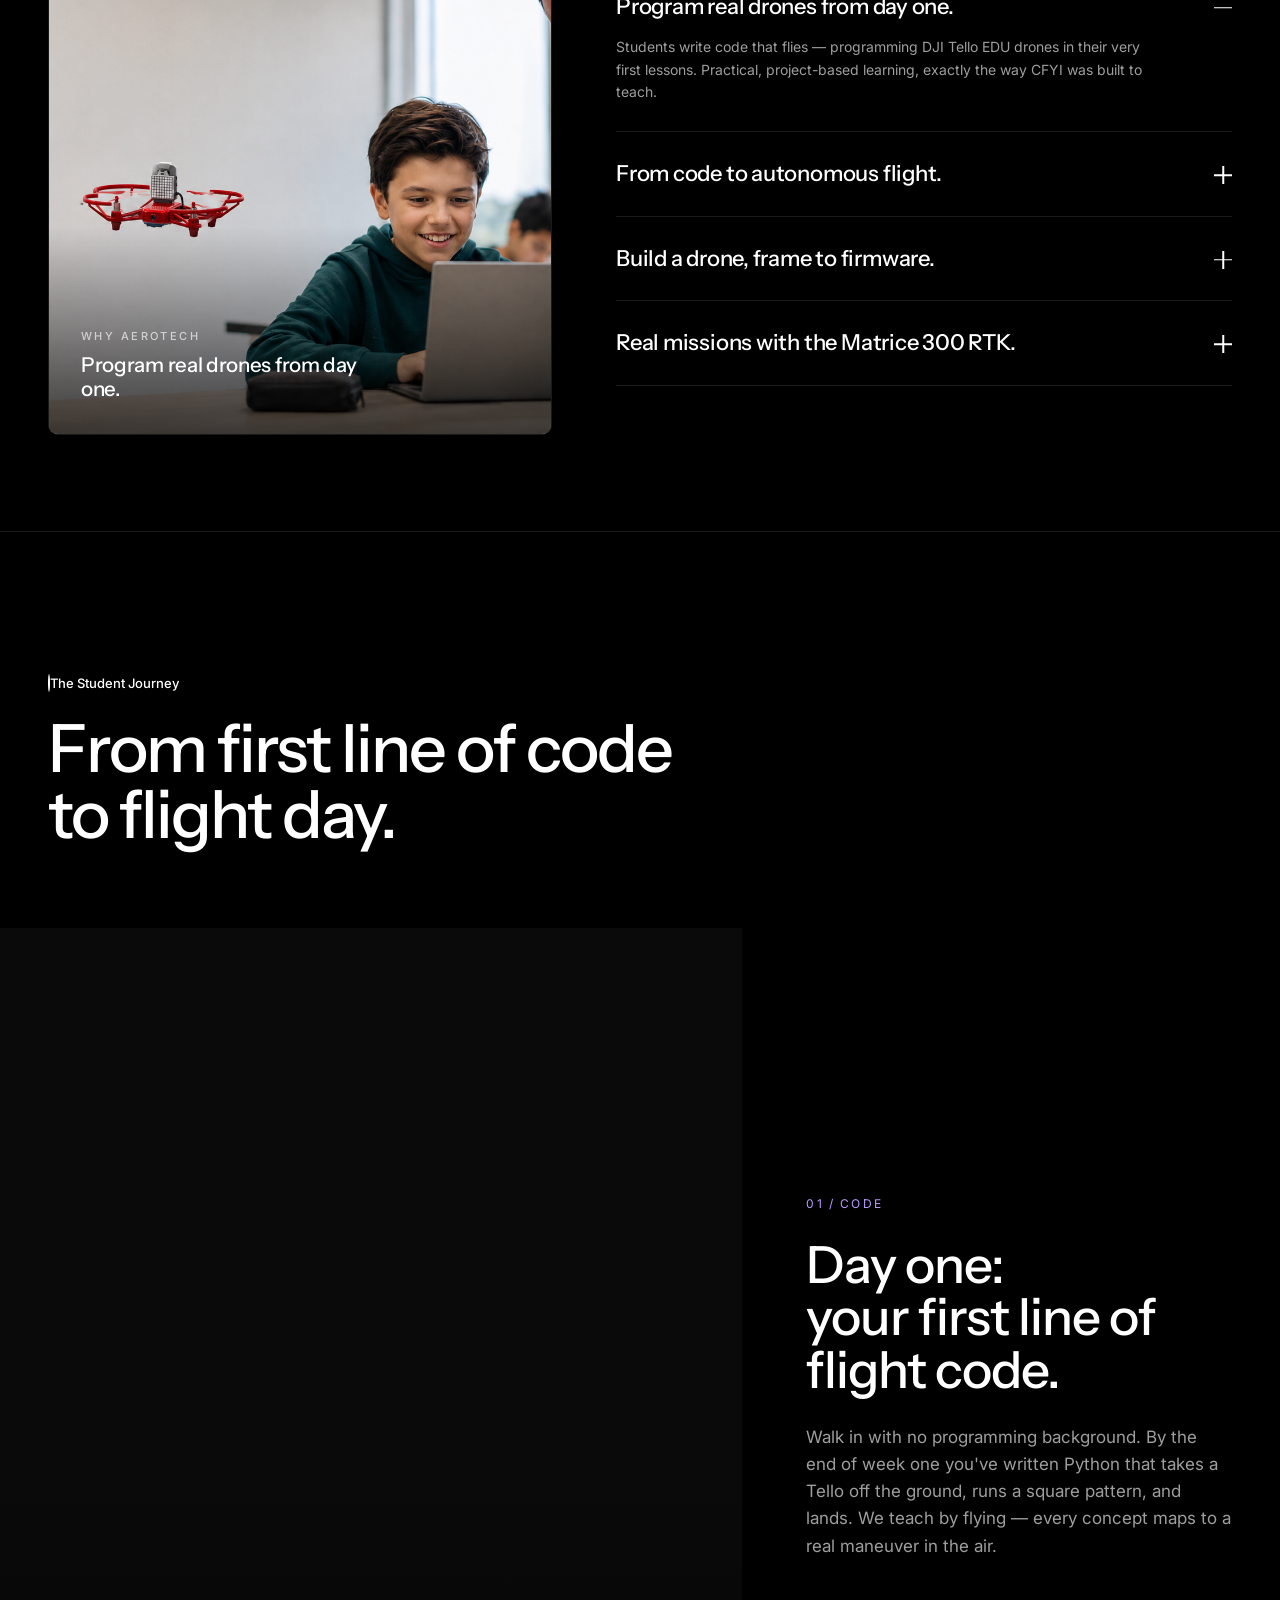
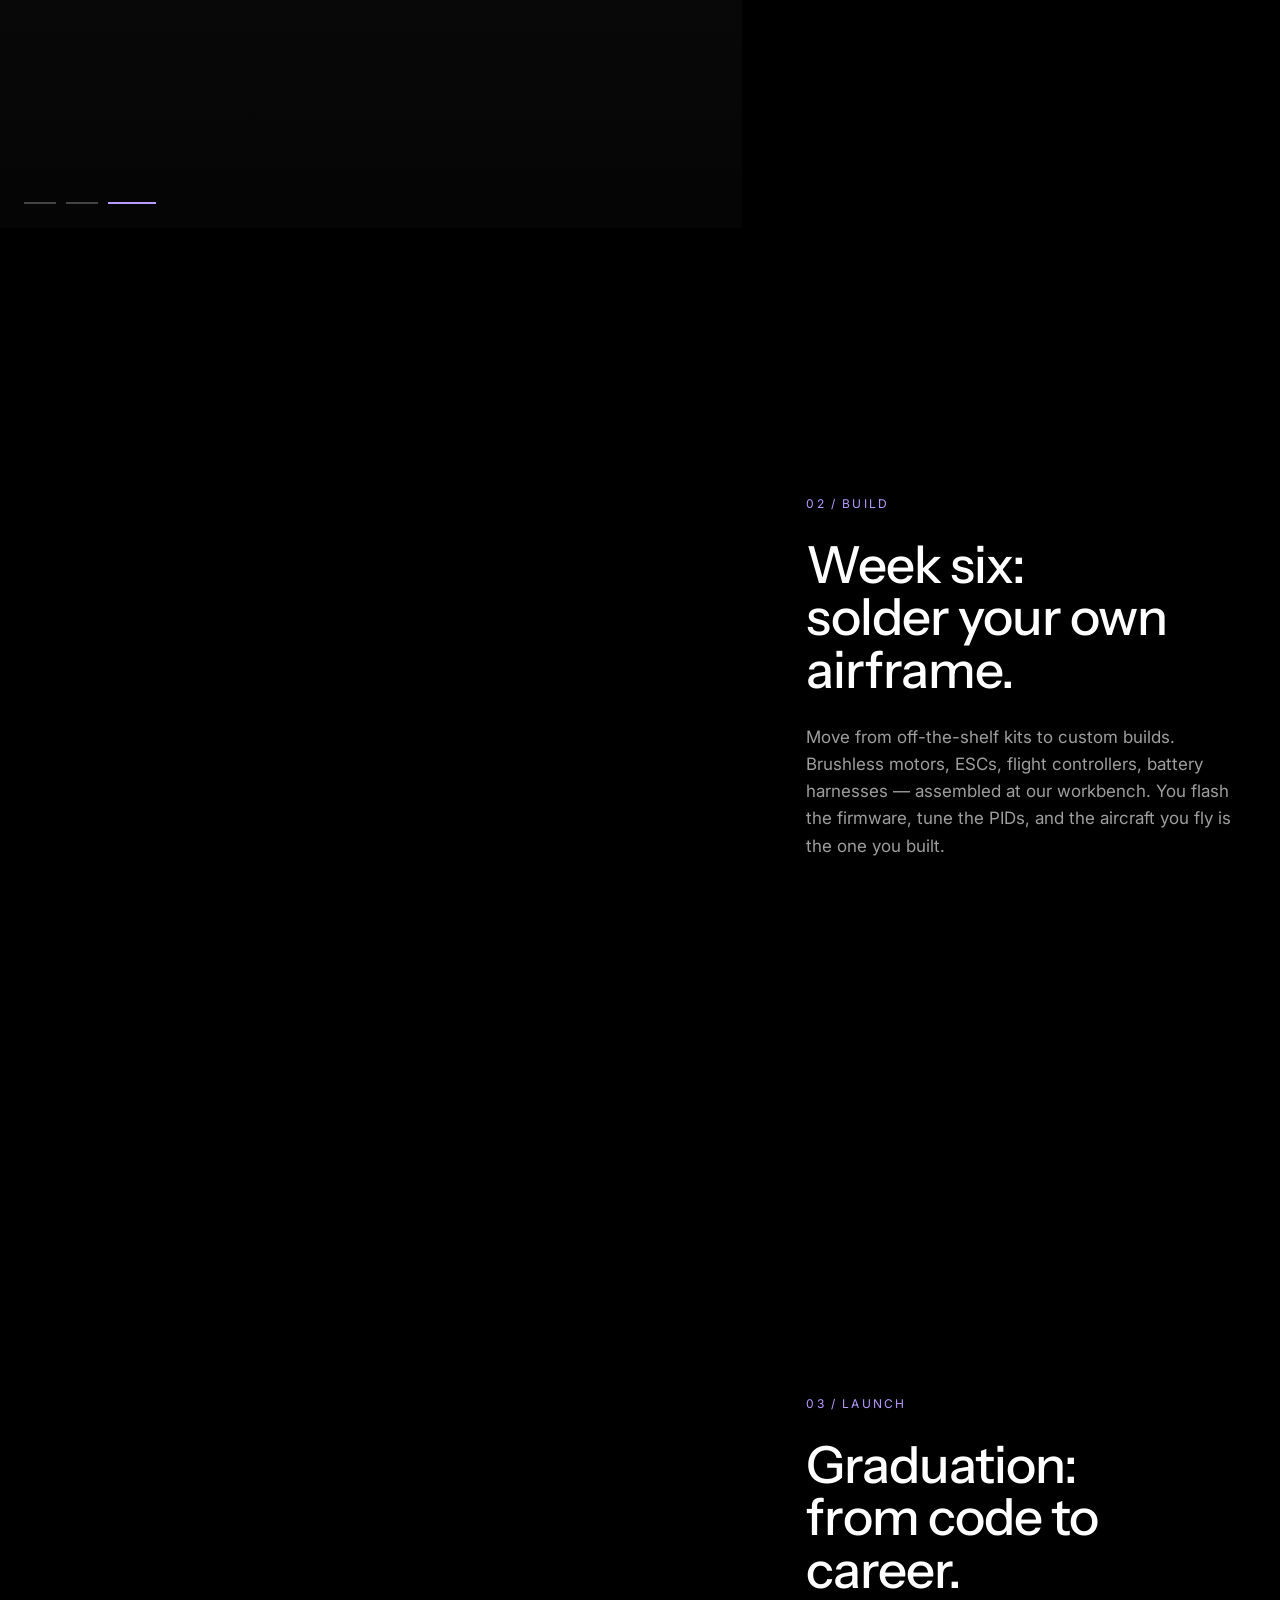
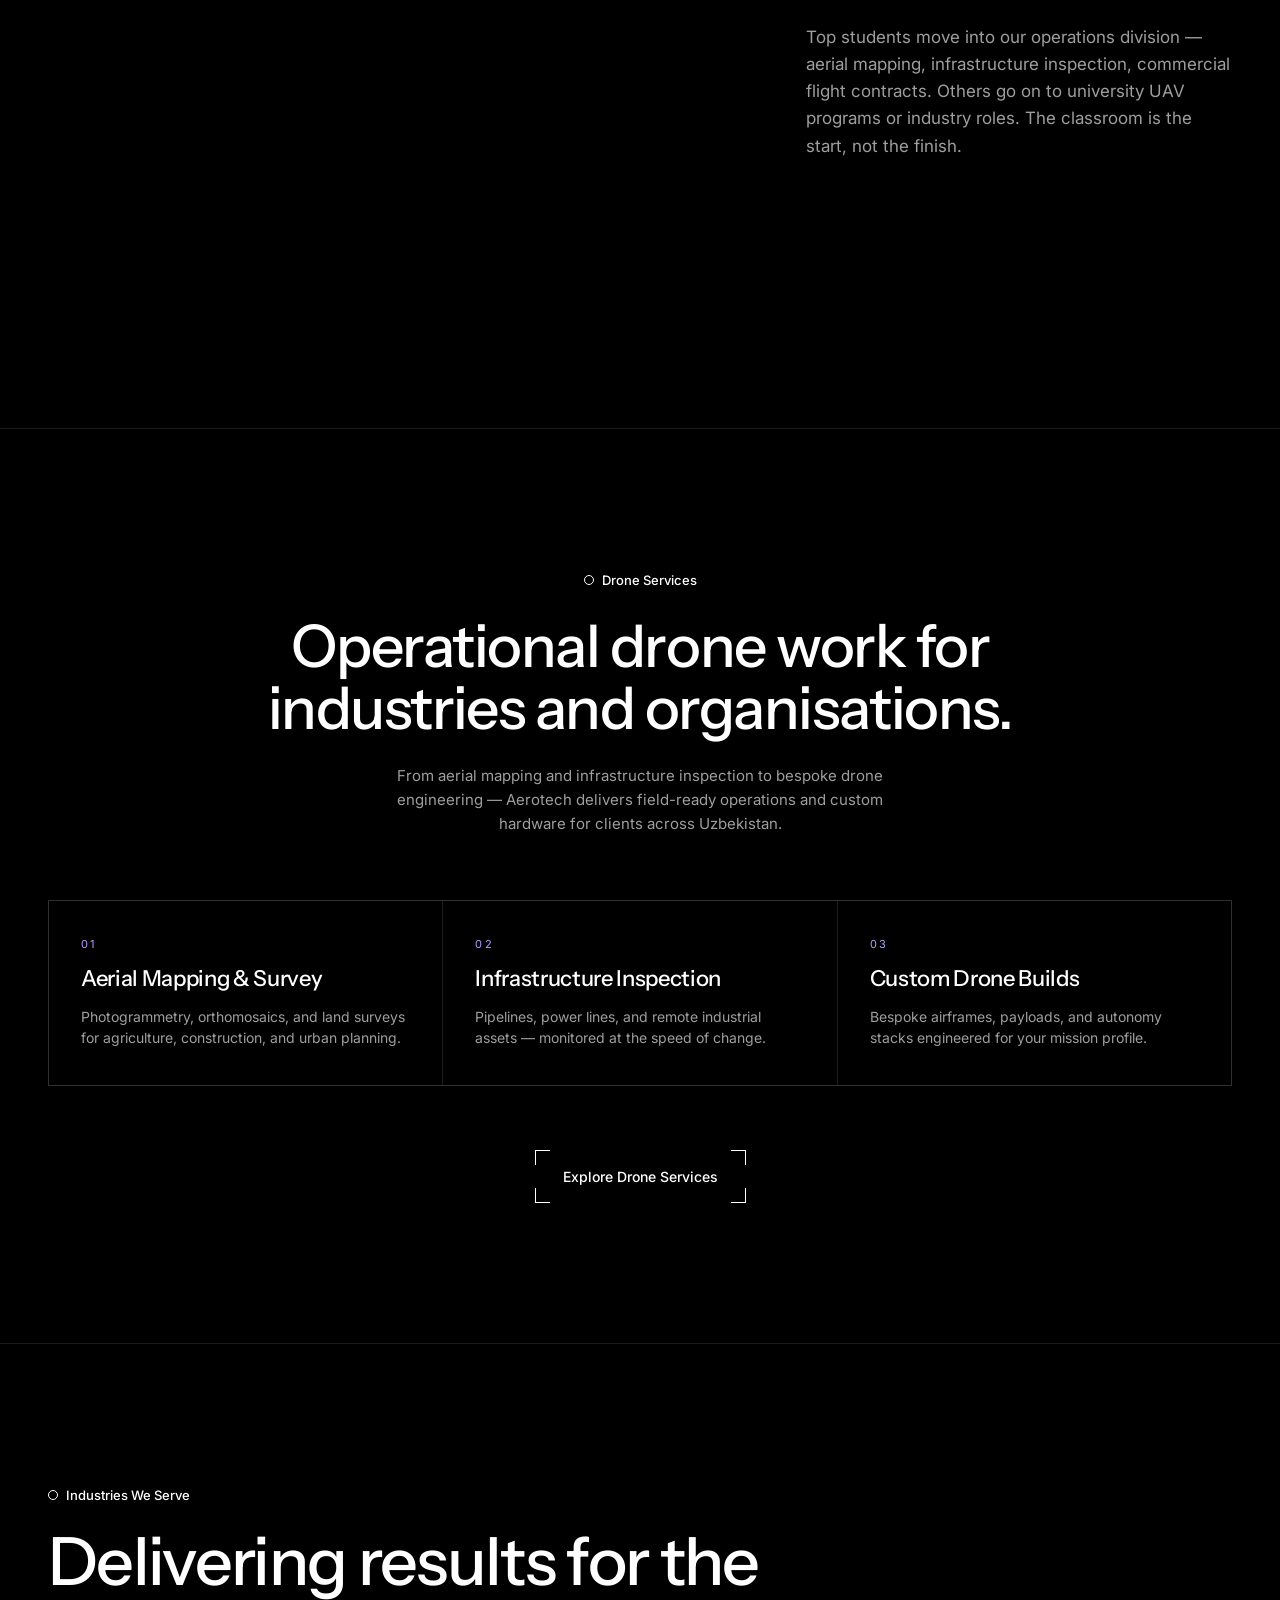
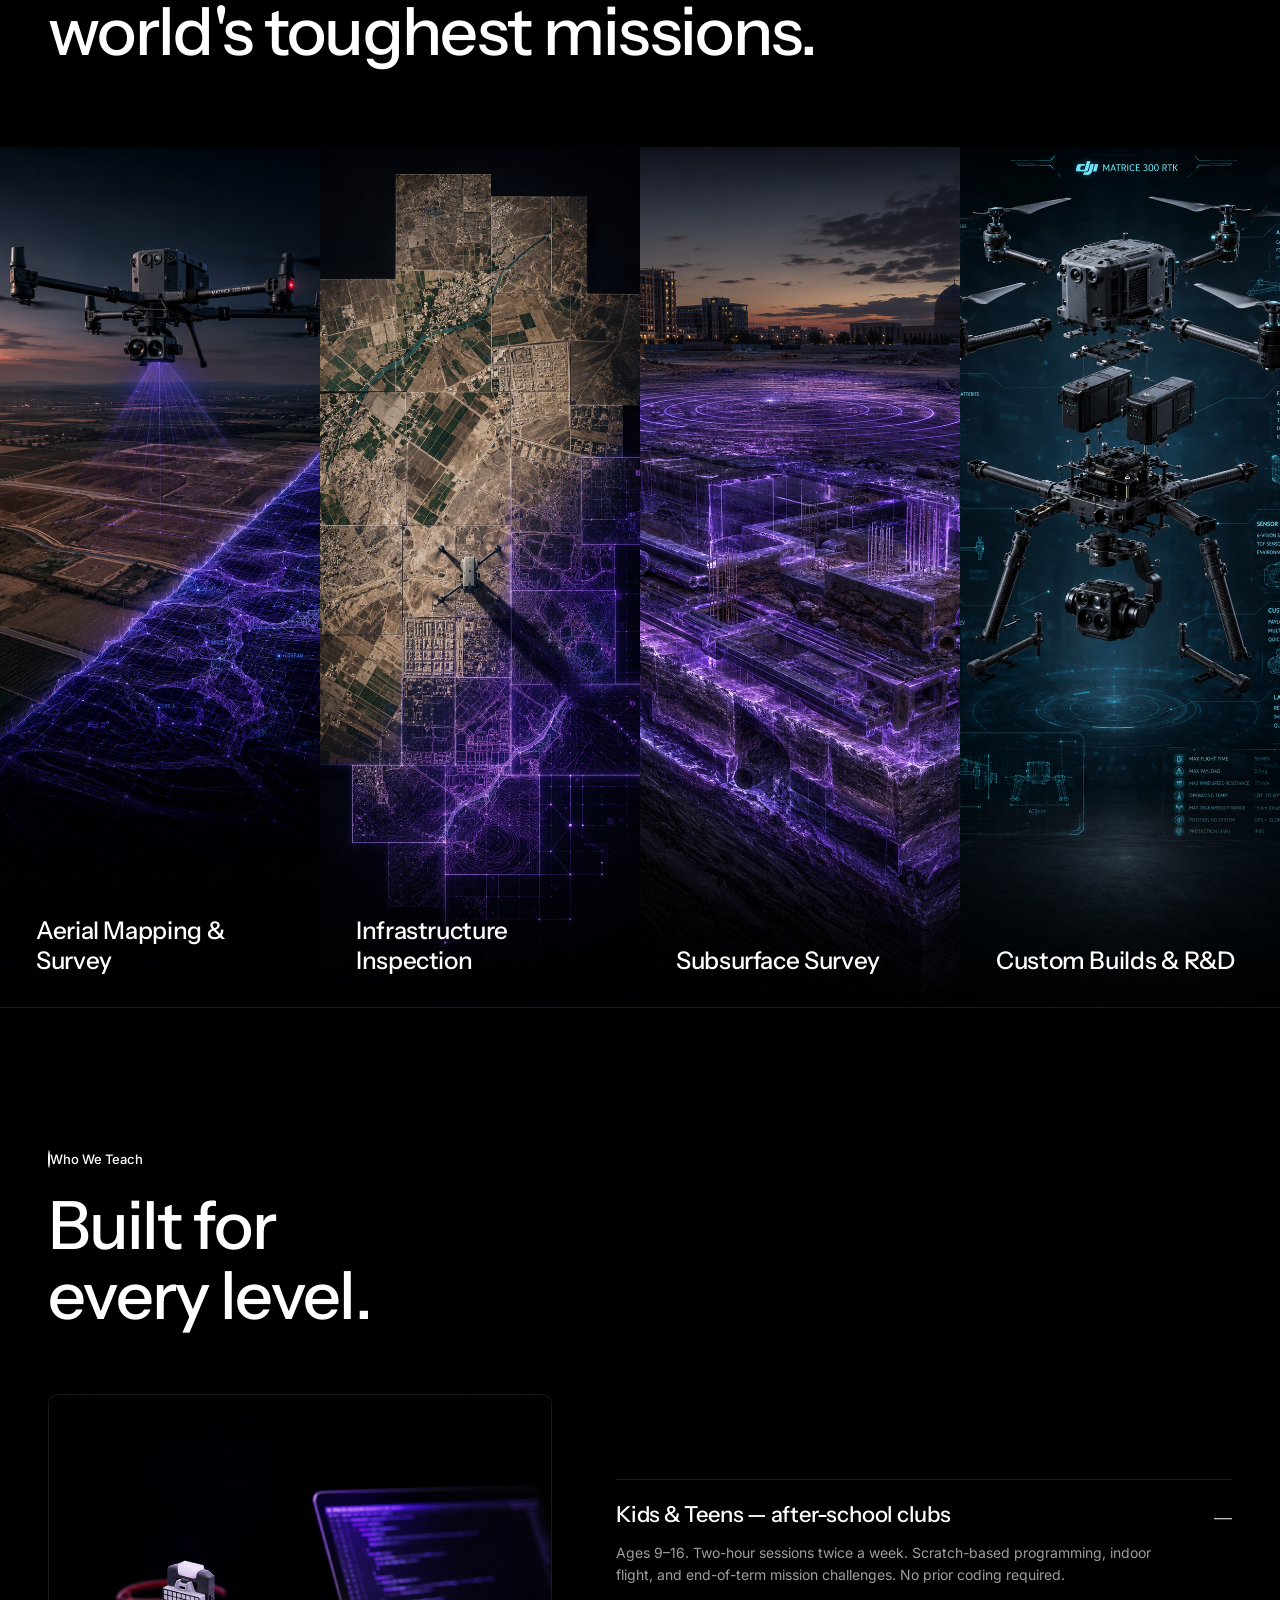
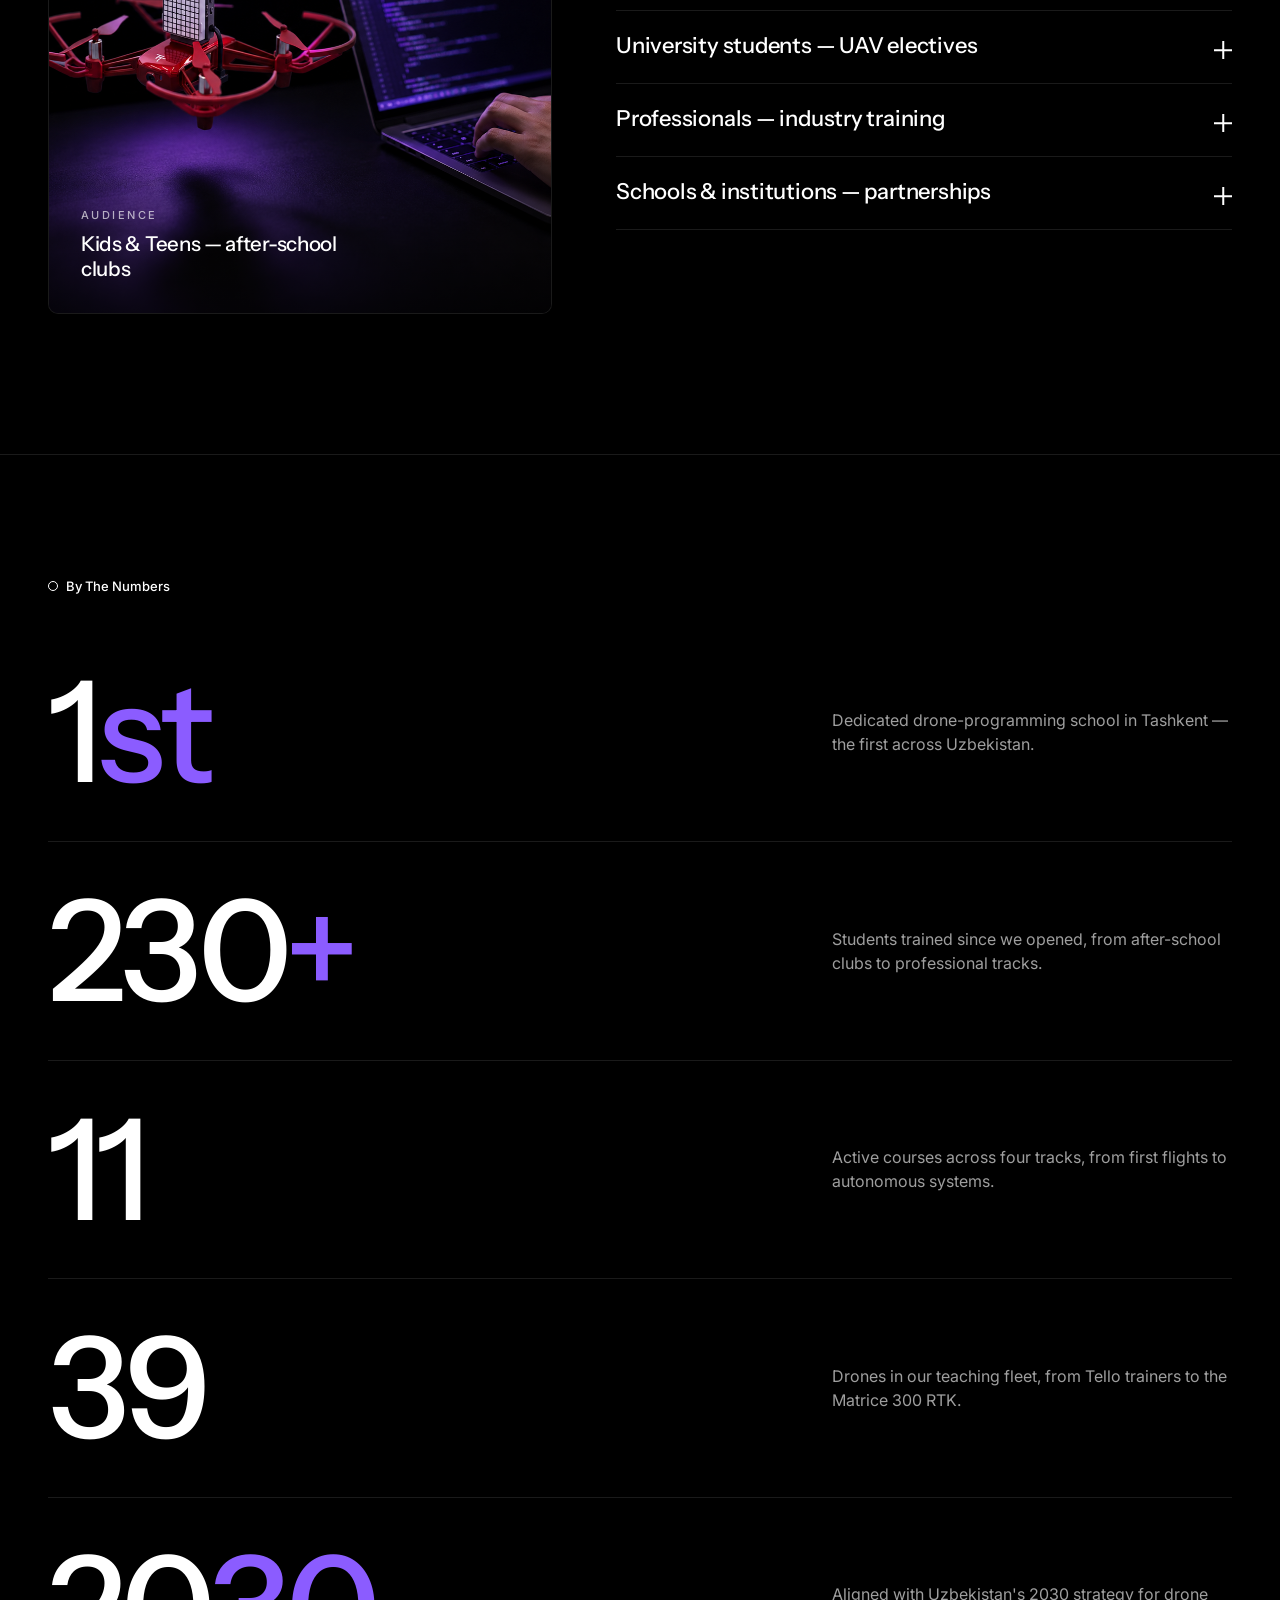
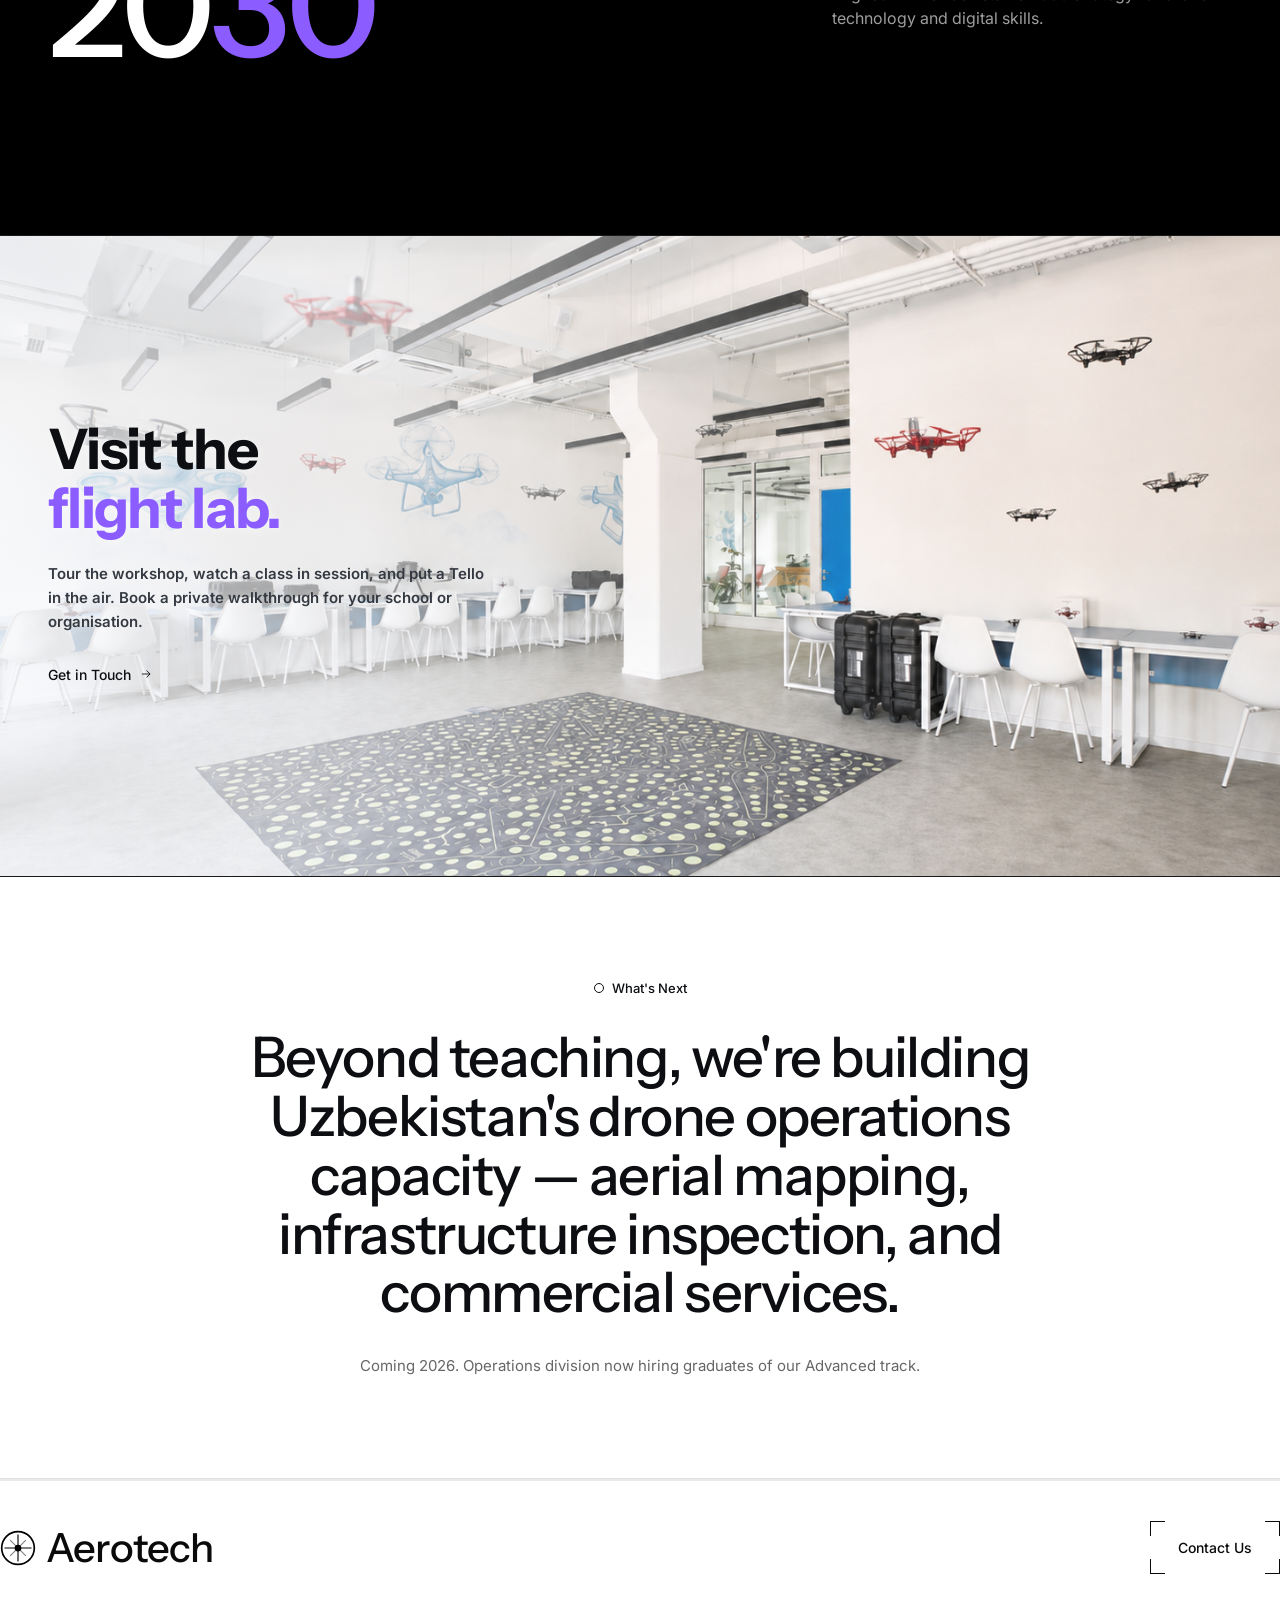
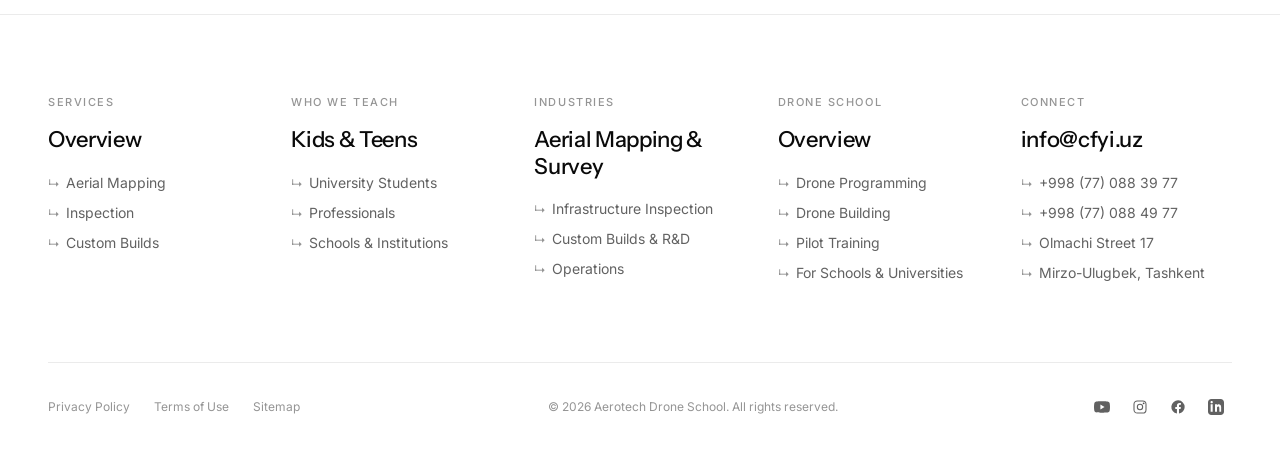
==== commit 36c344ff: "Industries: 4 AI images, move up by Drone Services, dark theme - Add four custom AI-generated tiles " ====
--- a/index.html
+++ b/index.html
@@ -306,7 +306,72 @@
 </section>
 
 <!-- ============================================================
-     LIGHT ZONE — audience → numbers → visit-lab → teaser → industries.
+     INDUSTRIES — three-column hover (moved up to sit with Drone Services)
+     ============================================================ -->
+<section class="industries reveal" id="industries">
+  <div class="container">
+    <span class="eyebrow">Industries We Serve</span>
+    <h2>Delivering results for the<br>world's toughest missions.</h2>
+  </div>
+  <div class="industries-grid">
+
+    <div class="industry-col">
+      <div class="industry-visual" style="background:#07100a">
+        <img src="assets/images/Var1.png" alt="Drone surveying farmland as the ground turns to a 3D survey mesh" loading="lazy">
+      </div>
+      <div class="industry-hover">
+        <p>Aerial mapping, photogrammetry, and land survey services powering agriculture, construction, and urban planning.</p>
+        <a href="#" class="btn-link">Learn More
+          <svg viewBox="0 0 24 24" fill="none" stroke="currentColor" stroke-width="1.5"><path d="M5 12h14M13 6l6 6-6 6"/></svg>
+        </a>
+      </div>
+      <div class="industry-label">Aerial Mapping &amp; Survey</div>
+    </div>
+
+    <div class="industry-col">
+      <div class="industry-visual" style="background:#10100a">
+        <img src="assets/images/Var2.png" alt="Drone inspecting a steel structure with a thermal-camera overlay" loading="lazy">
+      </div>
+      <div class="industry-hover">
+        <p>Monitoring pipelines, power lines, and remote industrial assets at the speed of change.</p>
+        <a href="#" class="btn-link">Learn More
+          <svg viewBox="0 0 24 24" fill="none" stroke="currentColor" stroke-width="1.5"><path d="M5 12h14M13 6l6 6-6 6"/></svg>
+        </a>
+      </div>
+      <div class="industry-label">Infrastructure Inspection</div>
+    </div>
+
+    <div class="industry-col">
+      <div class="industry-visual" style="background:#0a0d12">
+        <img src="assets/images/Var3.png" alt="Subsurface survey revealing buried utilities before construction" loading="lazy">
+      </div>
+      <div class="industry-hover">
+        <p>Locating buried utilities, voids, and bedrock before ground breaks — subsurface mapping that de-risks construction projects.</p>
+        <a href="#" class="btn-link">Learn More
+          <svg viewBox="0 0 24 24" fill="none" stroke="currentColor" stroke-width="1.5"><path d="M5 12h14M13 6l6 6-6 6"/></svg>
+        </a>
+      </div>
+      <div class="industry-label">Subsurface Survey</div>
+    </div>
+
+    <div class="industry-col">
+      <div class="industry-visual" style="background:#0a0d12">
+        <img src="assets/images/Var4.png" alt="Exploded engineering view of a Matrice 300 RTK and its custom payload" loading="lazy">
+      </div>
+      <div class="industry-hover">
+        <p>Hire our Matrice 300 RTK with an operator, or commission custom payloads and autonomy from our R&amp;D team.</p>
+        <a href="#" class="btn-link">Learn More
+          <svg viewBox="0 0 24 24" fill="none" stroke="currentColor" stroke-width="1.5"><path d="M5 12h14M13 6l6 6-6 6"/></svg>
+        </a>
+      </div>
+      <div class="industry-label">Custom Builds &amp; R&amp;D</div>
+    </div>
+
+  </div>
+</section>
+
+<!-- ============================================================
+     LIGHT ZONE — audience → numbers → visit-lab → teaser.
      Scroll-driven theme: cross-fades from the dark site theme to white as the
      middle of the viewport enters this band, and back to dark on the way out.
      Kept deliberately cheap — a single IntersectionObserver toggles one class
@@ -392,6 +457,10 @@
     </div>
     <div class="numbers-list">
       <div class="number">
+        <div class="val">1<span class="unit">st</span></div>
+        <div class="label">Dedicated drone-programming school in Tashkent — the first across Uzbekistan.</div>
+      </div>
+      <div class="number">
         <div class="val" data-count="240">240<span class="unit">+</span></div>
         <div class="label">Students trained since we opened, from after-school clubs to professional tracks.</div>
       </div>
@@ -406,10 +475,6 @@
       <div class="number">
         <div class="val">20<span class="unit">30</span></div>
         <div class="label">Aligned with Uzbekistan's 2030 strategy for drone technology and digital skills.</div>
-      </div>
-      <div class="number">
-        <div class="val">1<span class="unit">st</span></div>
-        <div class="label">Dedicated drone-programming school in Tashkent — the first across Uzbekistan.</div>
       </div>
     </div>
   </div>
@@ -443,45 +508,6 @@
   </div>
 </section>
 
-<!-- ============================================================
-     INDUSTRIES — three-column hover
-     ============================================================ -->
-<section class="industries reveal" id="industries">
-  <div class="container">
-    <span class="eyebrow">Industries We Serve</span>
-    <h2>Delivering results for the<br>world's toughest missions.</h2>
-  </div>
-  <div class="industries-grid">
-
-    <div class="industry-col">
-      <div class="industry-visual" style="background:#07100a">
-        <img src="assets/images/industries-mapping-green.png" alt="Drone surveying agricultural fields at sunset" loading="lazy">
-      </div>
-      <div class="industry-hover">
-        <p>Aerial mapping, photogrammetry, and land survey services powering agriculture, construction, and urban planning.</p>
-        <a href="#" class="btn-link">Learn More
-          <svg viewBox="0 0 24 24" fill="none" stroke="currentColor" stroke-width="1.5"><path d="M5 12h14M13 6l6 6-6 6"/></svg>
-        </a>
-      </div>
-      <div class="industry-label">Aerial Mapping &amp; Survey</div>
-    </div>
-
-    <div class="industry-col">
-      <div class="industry-visual" style="background:#10100a">
-        <img src="assets/images/industries-inspection.png" alt="Drone inspecting a power transmission tower at sunset" loading="lazy">
-      </div>
-      <div class="industry-hover">
-        <p>Monitoring pipelines, power lines, and remote industrial assets at the speed of change.</p>
-        <a href="#" class="btn-link">Learn More
-          <svg viewBox="0 0 24 24" fill="none" stroke="currentColor" stroke-width="1.5"><path d="M5 12h14M13 6l6 6-6 6"/></svg>
-        </a>
-      </div>
-      <div class="industry-label">Infrastructure Inspection</div>
-    </div>
-
-  </div>
-</section>
-
 </div><!-- /.light-zone-band -->
 
 </div><!-- /.light-zone -->
@@ -490,12 +516,6 @@
      FOOTER
      ============================================================ -->
 <footer class="footer">
-  <div class="container">
-    <div class="footer-cta">
-      <a href="#demo" class="btn-bracket" data-lead-open><span>Get in Touch</span></a>
-    </div>
-  </div>
-
   <div class="footer-brand-row">
     <div class="container footer-brand-inner">
       <a href="#" class="logo footer-logo-big">
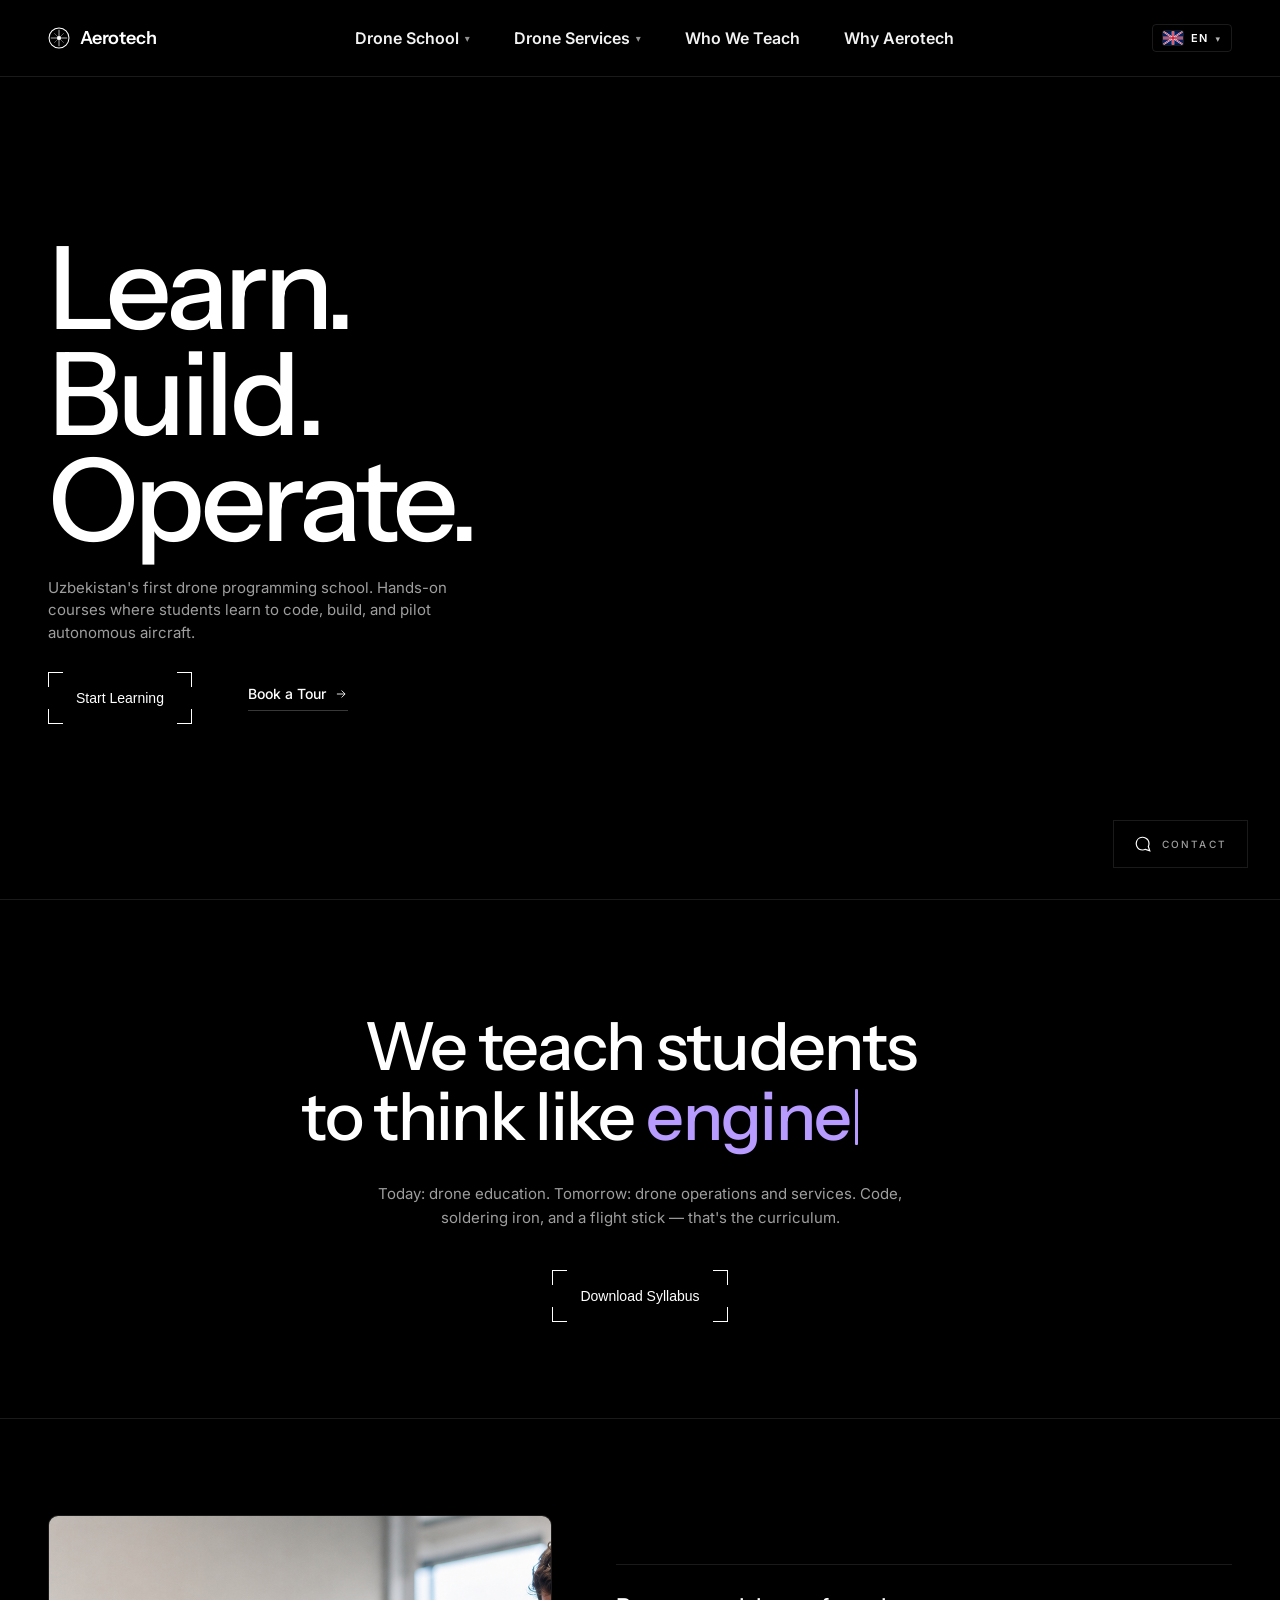
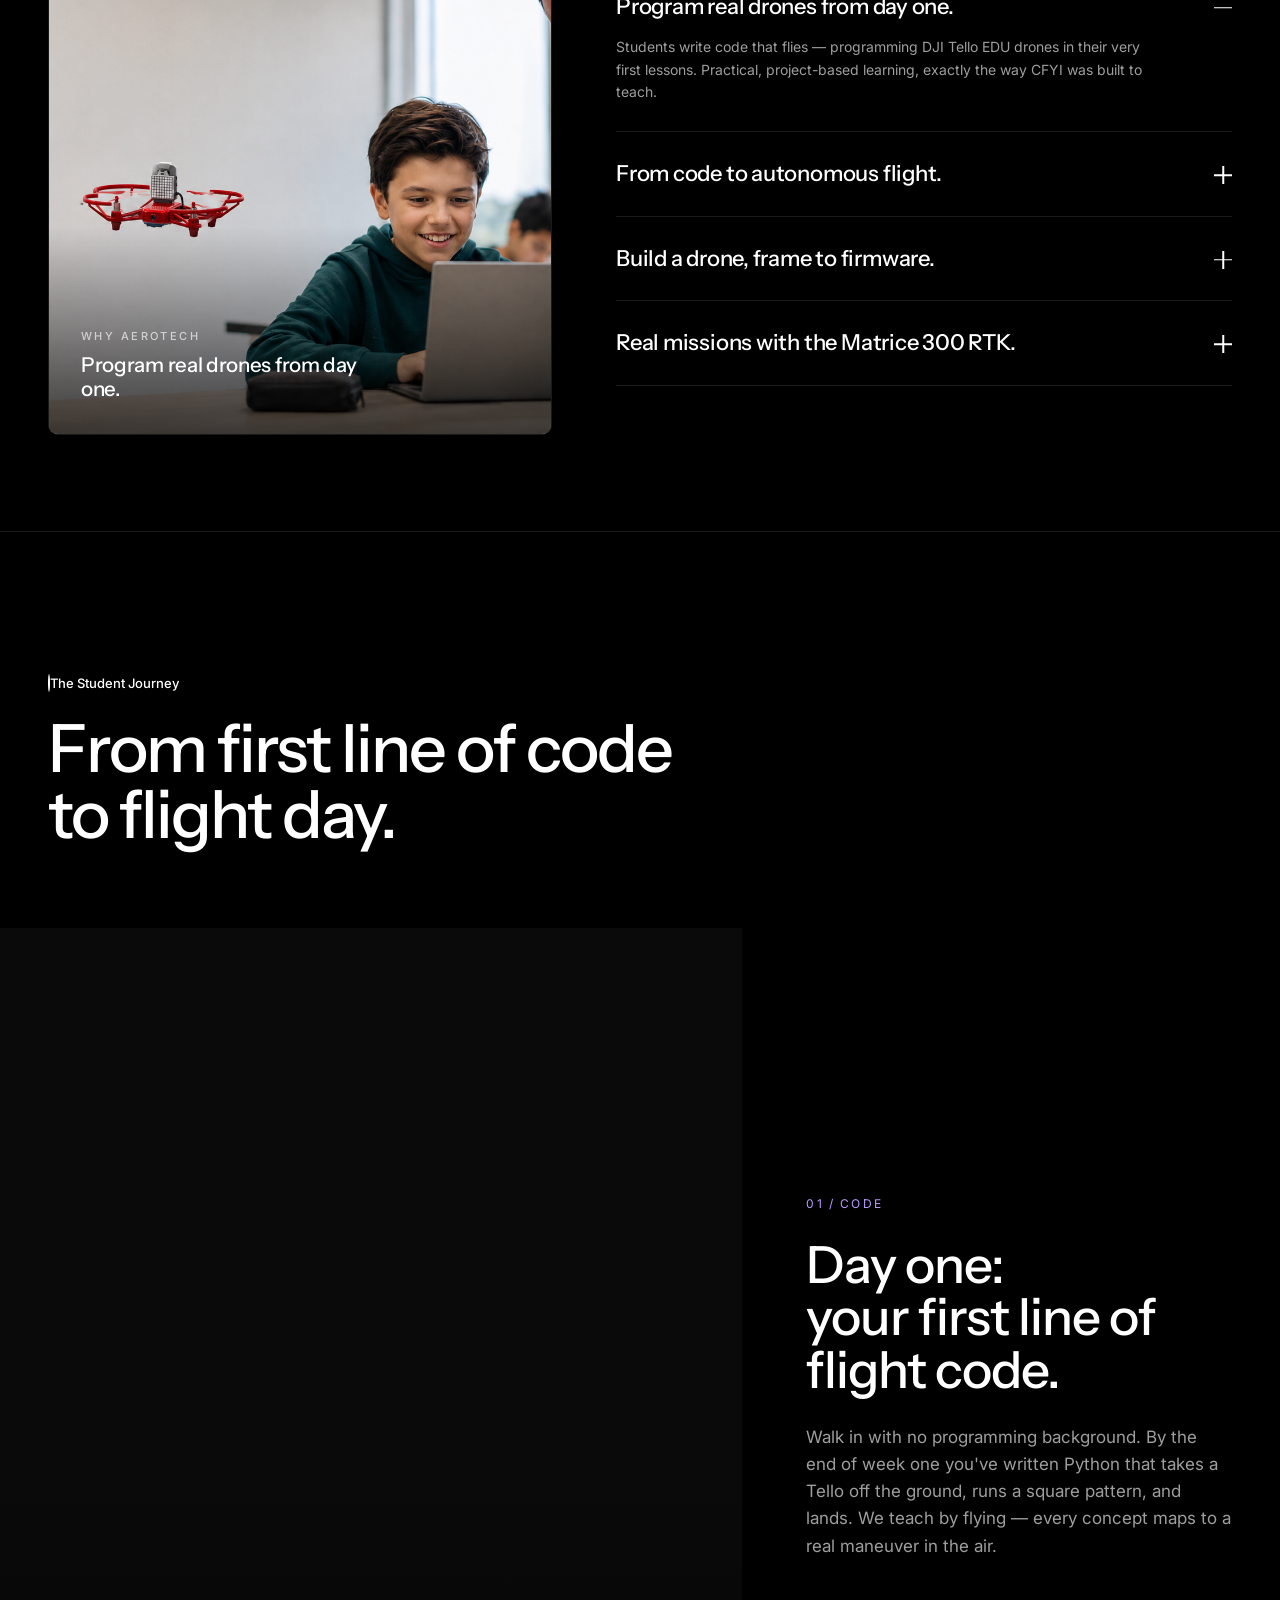
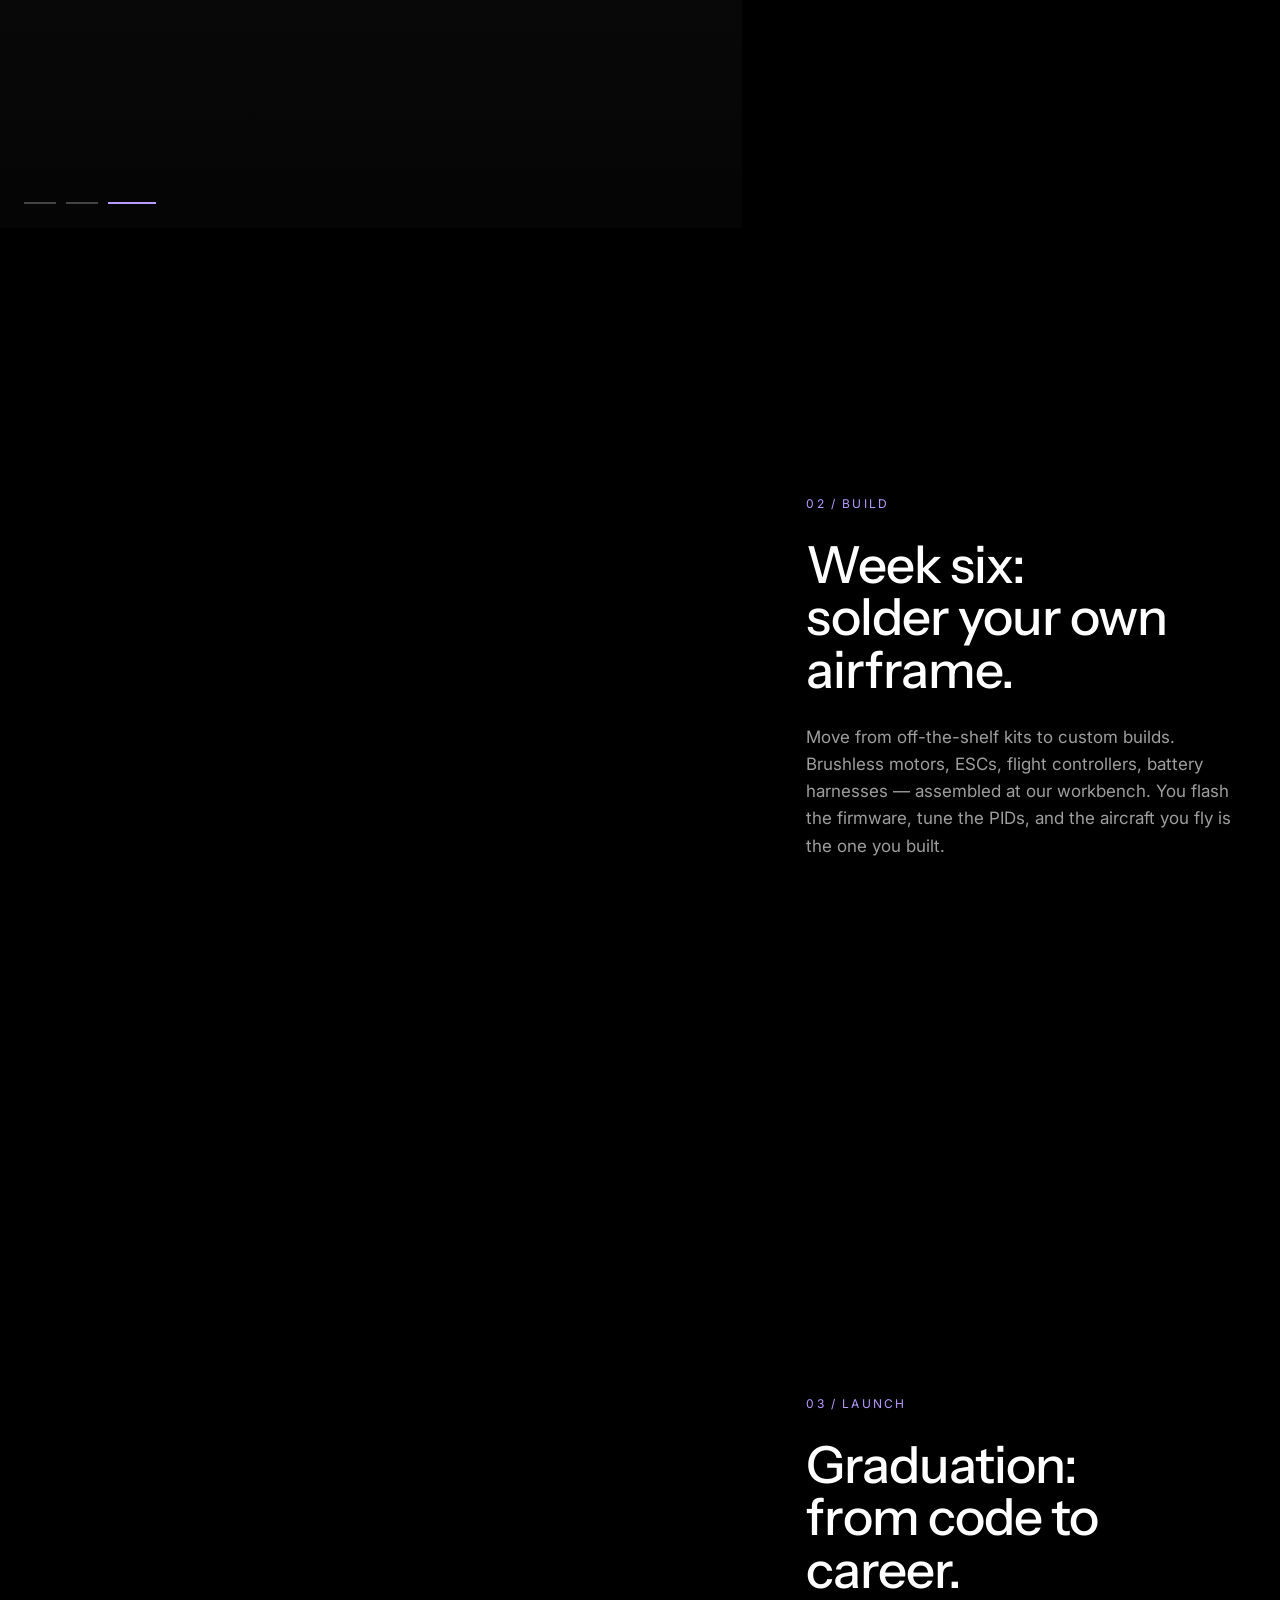
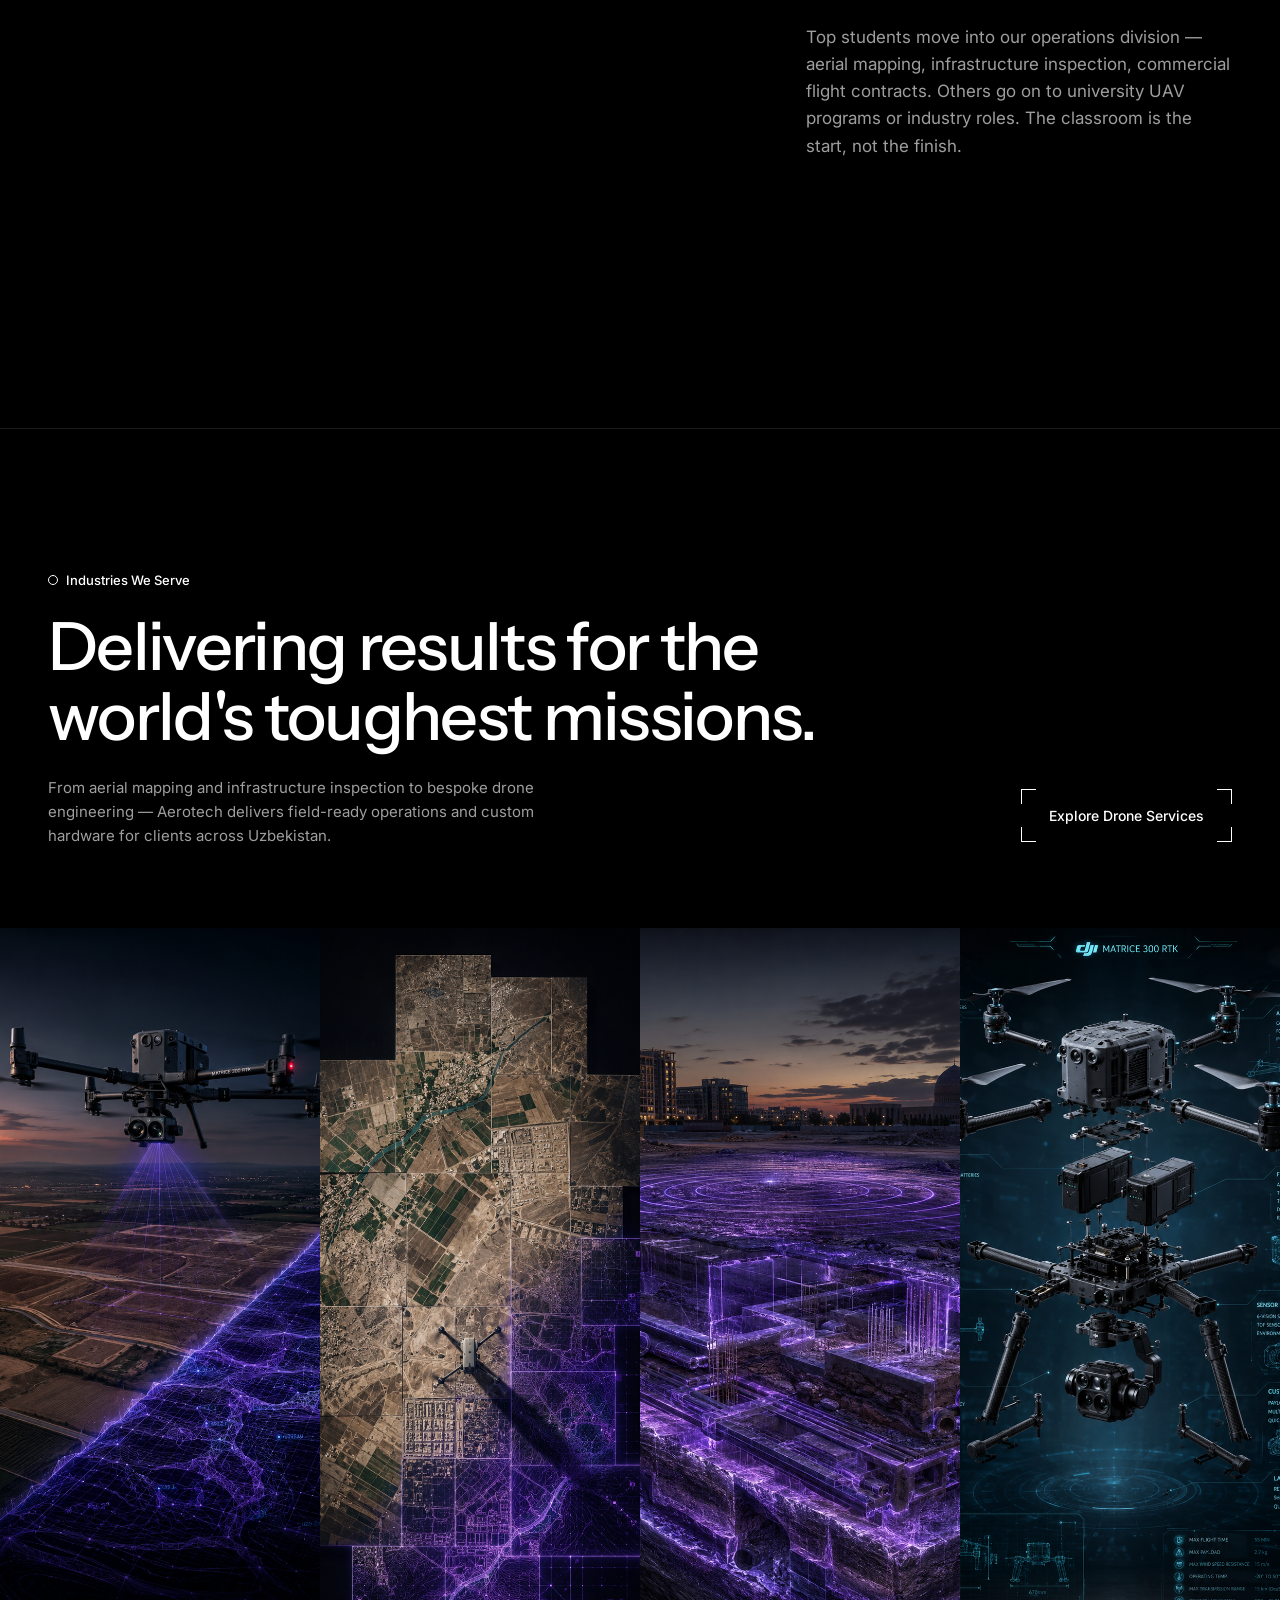
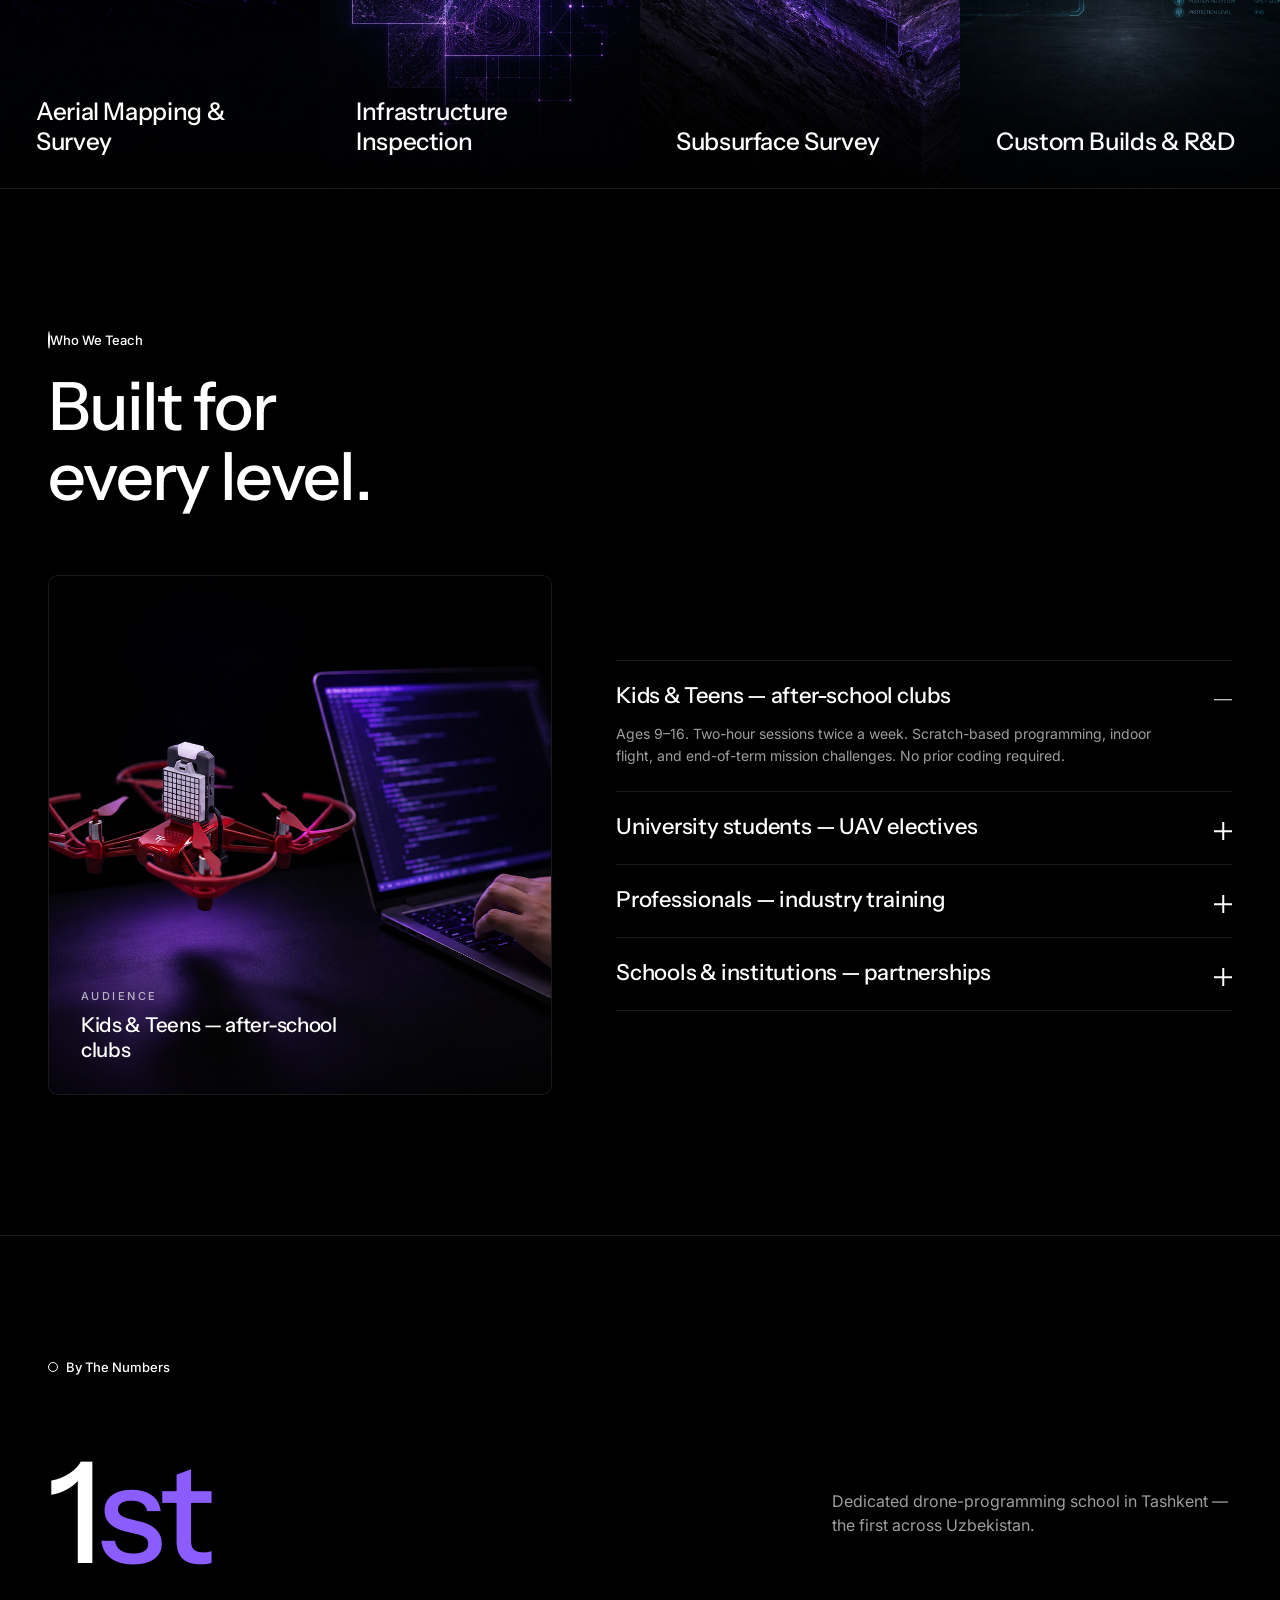
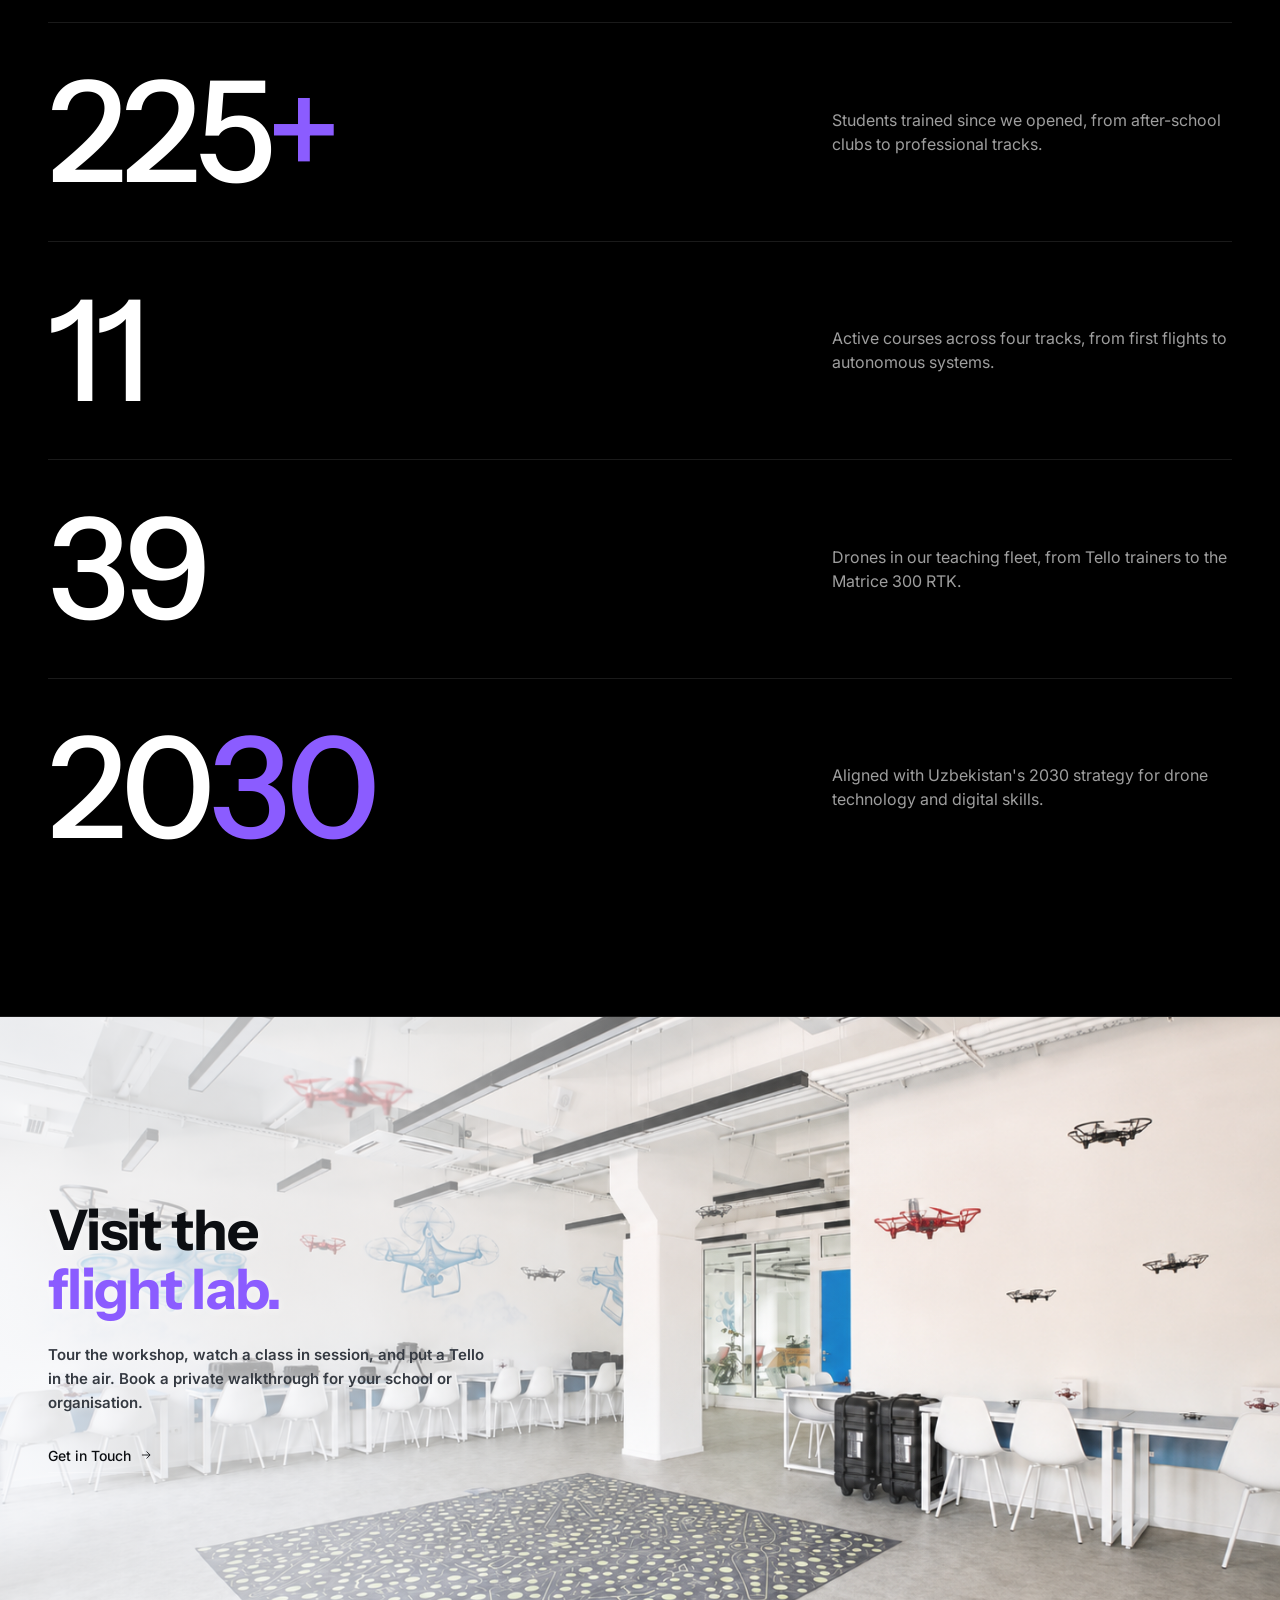
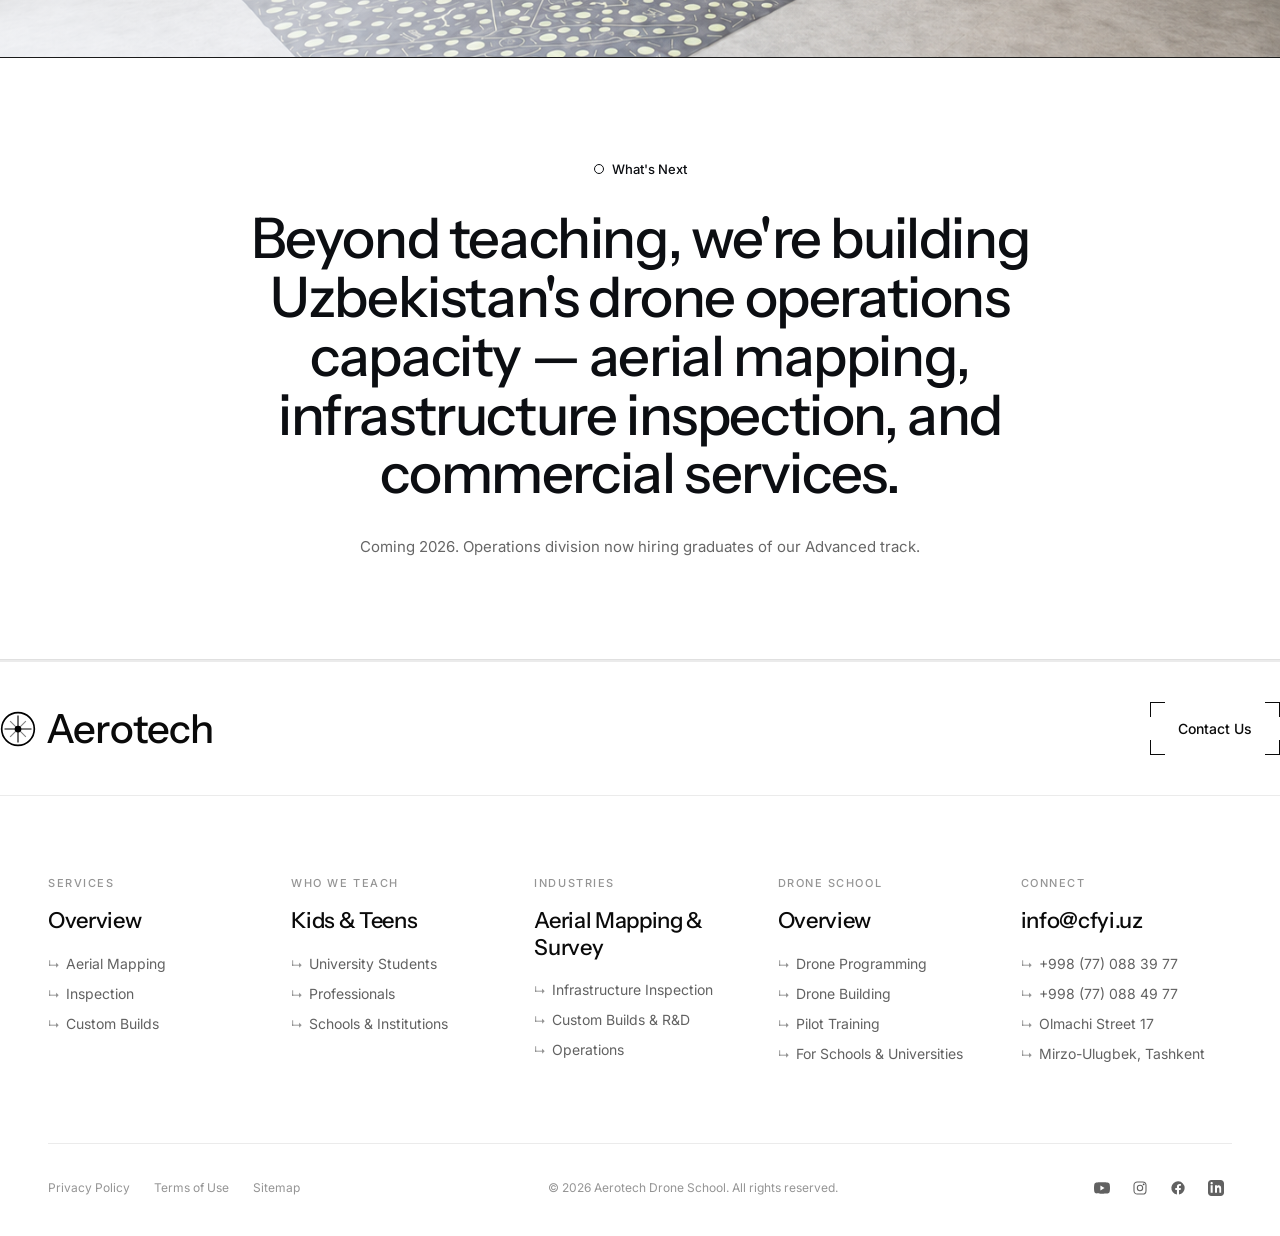
==== commit 773962ba: "Merge Drone Services teaser into Industries section The standalone .ds-teaser text-card section dupl" ====
--- a/index.html
+++ b/index.html
@@ -277,41 +277,18 @@
 </section>
 
 <!-- ============================================================
-     DRONE SERVICES TEASER — homepage signpost to /services
-     ============================================================ -->
-<section class="ds-teaser reveal">
-  <div class="container">
-    <span class="eyebrow">Drone Services</span>
-    <h2>Operational drone work for<br>industries and organisations.</h2>
-    <p>From aerial mapping and infrastructure inspection to bespoke drone engineering — Aerotech delivers field-ready operations and custom hardware for clients across Uzbekistan.</p>
-    <div class="ds-teaser-grid">
-      <a href="services/#aerial-mapping" class="ds-teaser-card">
-        <span class="ds-teaser-card__tag">01</span>
-        <span class="ds-teaser-card__title">Aerial Mapping &amp; Survey</span>
-        <span class="ds-teaser-card__desc">Photogrammetry, orthomosaics, and land surveys for agriculture, construction, and urban planning.</span>
-      </a>
-      <a href="services/#infrastructure-inspection" class="ds-teaser-card">
-        <span class="ds-teaser-card__tag">02</span>
-        <span class="ds-teaser-card__title">Infrastructure Inspection</span>
-        <span class="ds-teaser-card__desc">Pipelines, power lines, and remote industrial assets — monitored at the speed of change.</span>
-      </a>
-      <a href="services/#custom-builds" class="ds-teaser-card">
-        <span class="ds-teaser-card__tag">03</span>
-        <span class="ds-teaser-card__title">Custom Drone Builds</span>
-        <span class="ds-teaser-card__desc">Bespoke airframes, payloads, and autonomy stacks engineered for your mission profile.</span>
-      </a>
-    </div>
-    <a href="services/" class="btn-bracket ds-teaser-btn"><span>Explore Drone Services</span></a>
-  </div>
-</section>
-
-<!-- ============================================================
-     INDUSTRIES — three-column hover (moved up to sit with Drone Services)
+     INDUSTRIES — visual hover grid + signpost to /services.
+     Merged with the old Drone Services teaser: this one section now
+     showcases the work AND funnels to the services page (CTA below grid).
      ============================================================ -->
 <section class="industries reveal" id="industries">
-  <div class="container">
-    <span class="eyebrow">Industries We Serve</span>
-    <h2>Delivering results for the<br>world's toughest missions.</h2>
+  <div class="container industries-head">
+    <div class="industries-head__text">
+      <span class="eyebrow">Industries We Serve</span>
+      <h2>Delivering results for the<br>world's toughest missions.</h2>
+      <p class="industries-intro">From aerial mapping and infrastructure inspection to bespoke drone engineering — Aerotech delivers field-ready operations and custom hardware for clients across Uzbekistan.</p>
+    </div>
+    <a href="services/" class="btn-bracket industries-head__cta"><span>Explore Drone Services</span></a>
   </div>
   <div class="industries-grid">
 
@@ -321,7 +298,7 @@
       </div>
       <div class="industry-hover">
         <p>Aerial mapping, photogrammetry, and land survey services powering agriculture, construction, and urban planning.</p>
-        <a href="#" class="btn-link">Learn More
+        <a href="services/#aerial-mapping" class="btn-link">Learn More
           <svg viewBox="0 0 24 24" fill="none" stroke="currentColor" stroke-width="1.5"><path d="M5 12h14M13 6l6 6-6 6"/></svg>
         </a>
       </div>
@@ -334,7 +311,7 @@
       </div>
       <div class="industry-hover">
         <p>Monitoring pipelines, power lines, and remote industrial assets at the speed of change.</p>
-        <a href="#" class="btn-link">Learn More
+        <a href="services/#infrastructure-inspection" class="btn-link">Learn More
           <svg viewBox="0 0 24 24" fill="none" stroke="currentColor" stroke-width="1.5"><path d="M5 12h14M13 6l6 6-6 6"/></svg>
         </a>
       </div>
@@ -347,7 +324,7 @@
       </div>
       <div class="industry-hover">
         <p>Locating buried utilities, voids, and bedrock before ground breaks — subsurface mapping that de-risks construction projects.</p>
-        <a href="#" class="btn-link">Learn More
+        <a href="services/" class="btn-link">Learn More
           <svg viewBox="0 0 24 24" fill="none" stroke="currentColor" stroke-width="1.5"><path d="M5 12h14M13 6l6 6-6 6"/></svg>
         </a>
       </div>
@@ -360,7 +337,7 @@
       </div>
       <div class="industry-hover">
         <p>Hire our Matrice 300 RTK with an operator, or commission custom payloads and autonomy from our R&amp;D team.</p>
-        <a href="#" class="btn-link">Learn More
+        <a href="services/#custom-builds" class="btn-link">Learn More
           <svg viewBox="0 0 24 24" fill="none" stroke="currentColor" stroke-width="1.5"><path d="M5 12h14M13 6l6 6-6 6"/></svg>
         </a>
       </div>
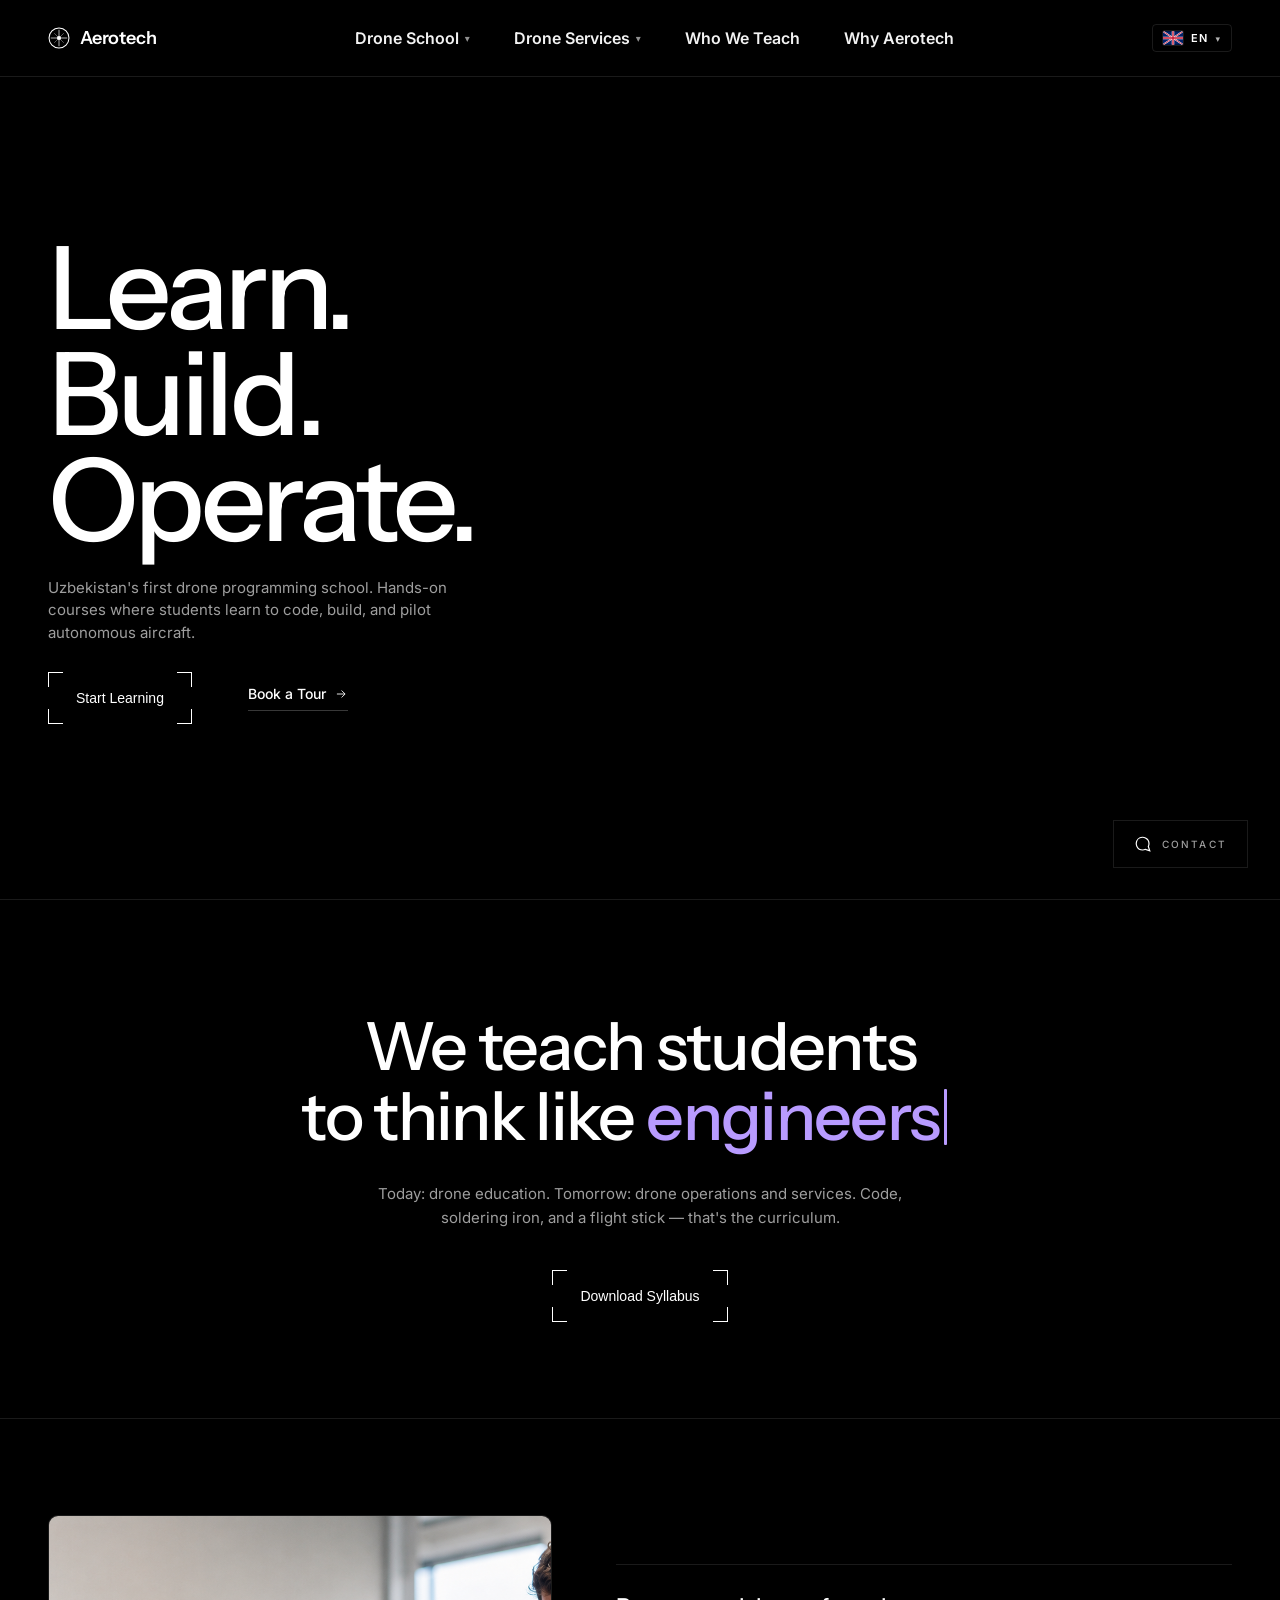
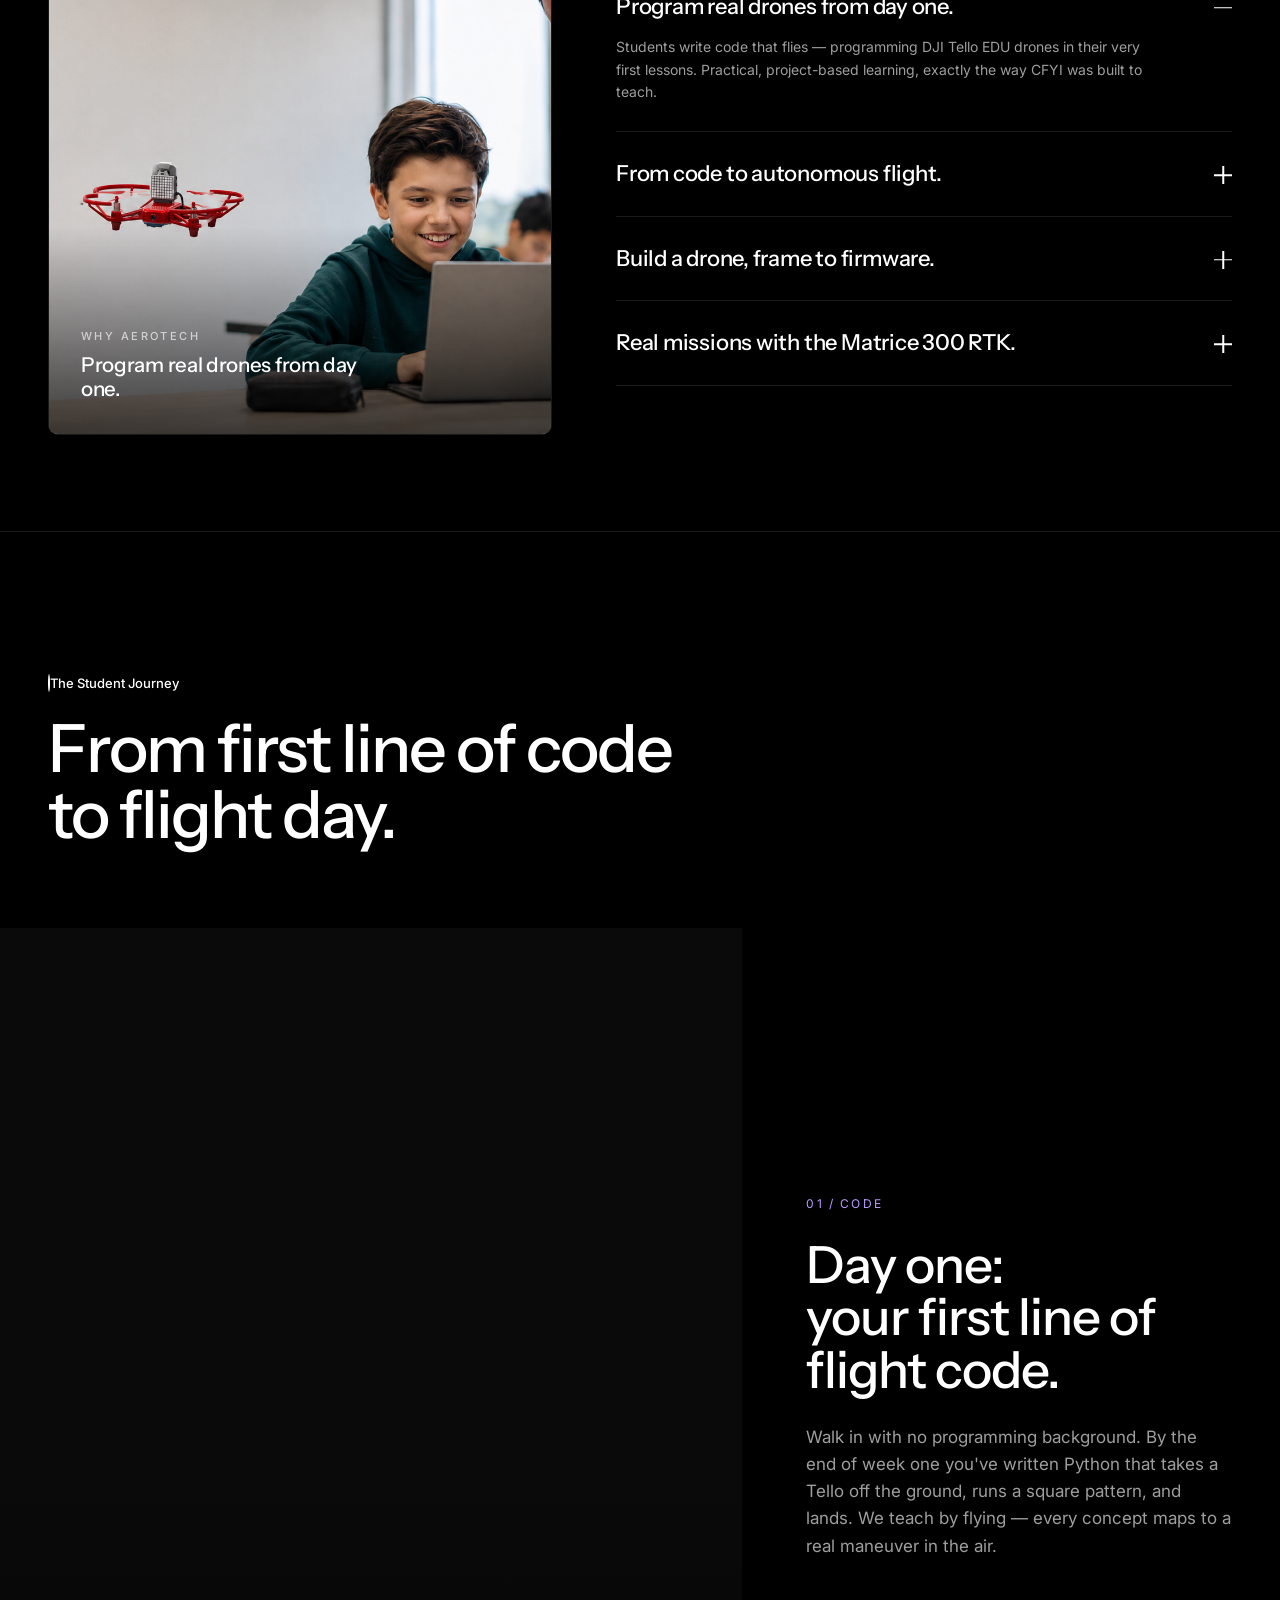
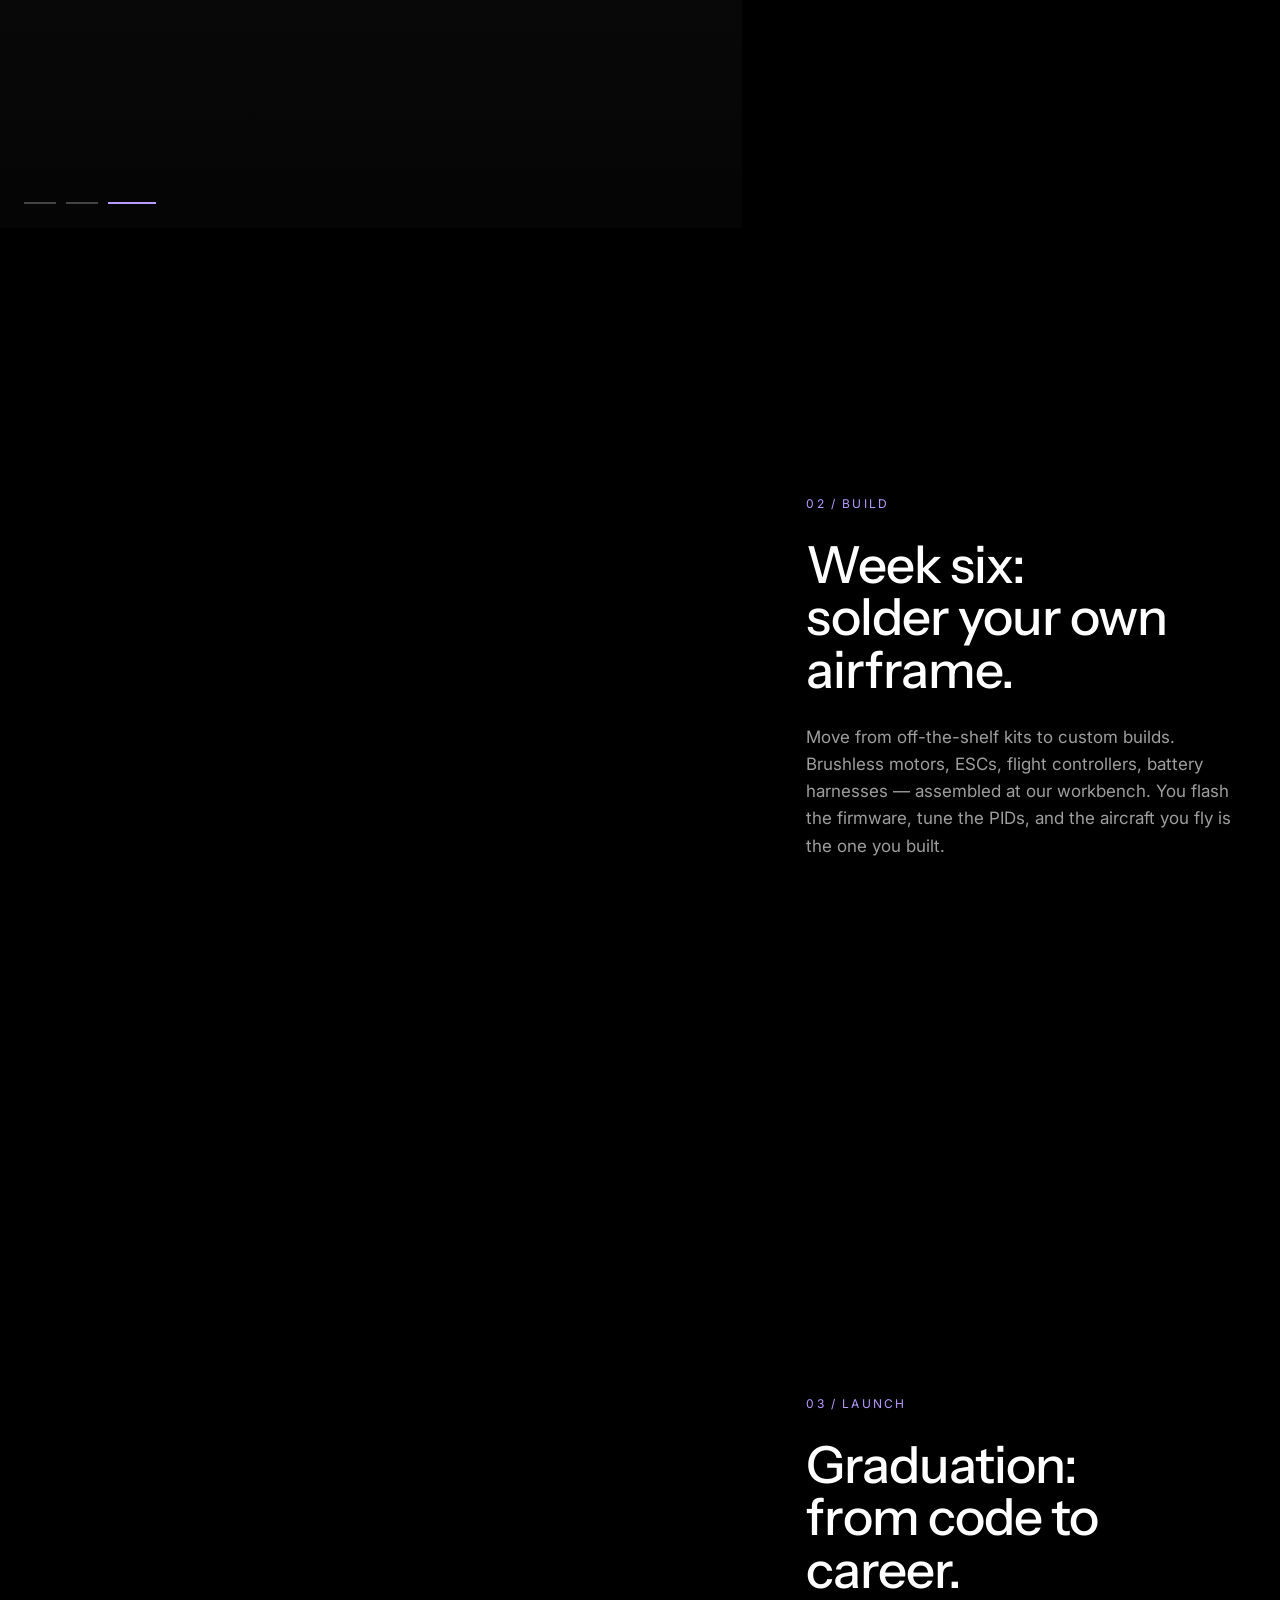
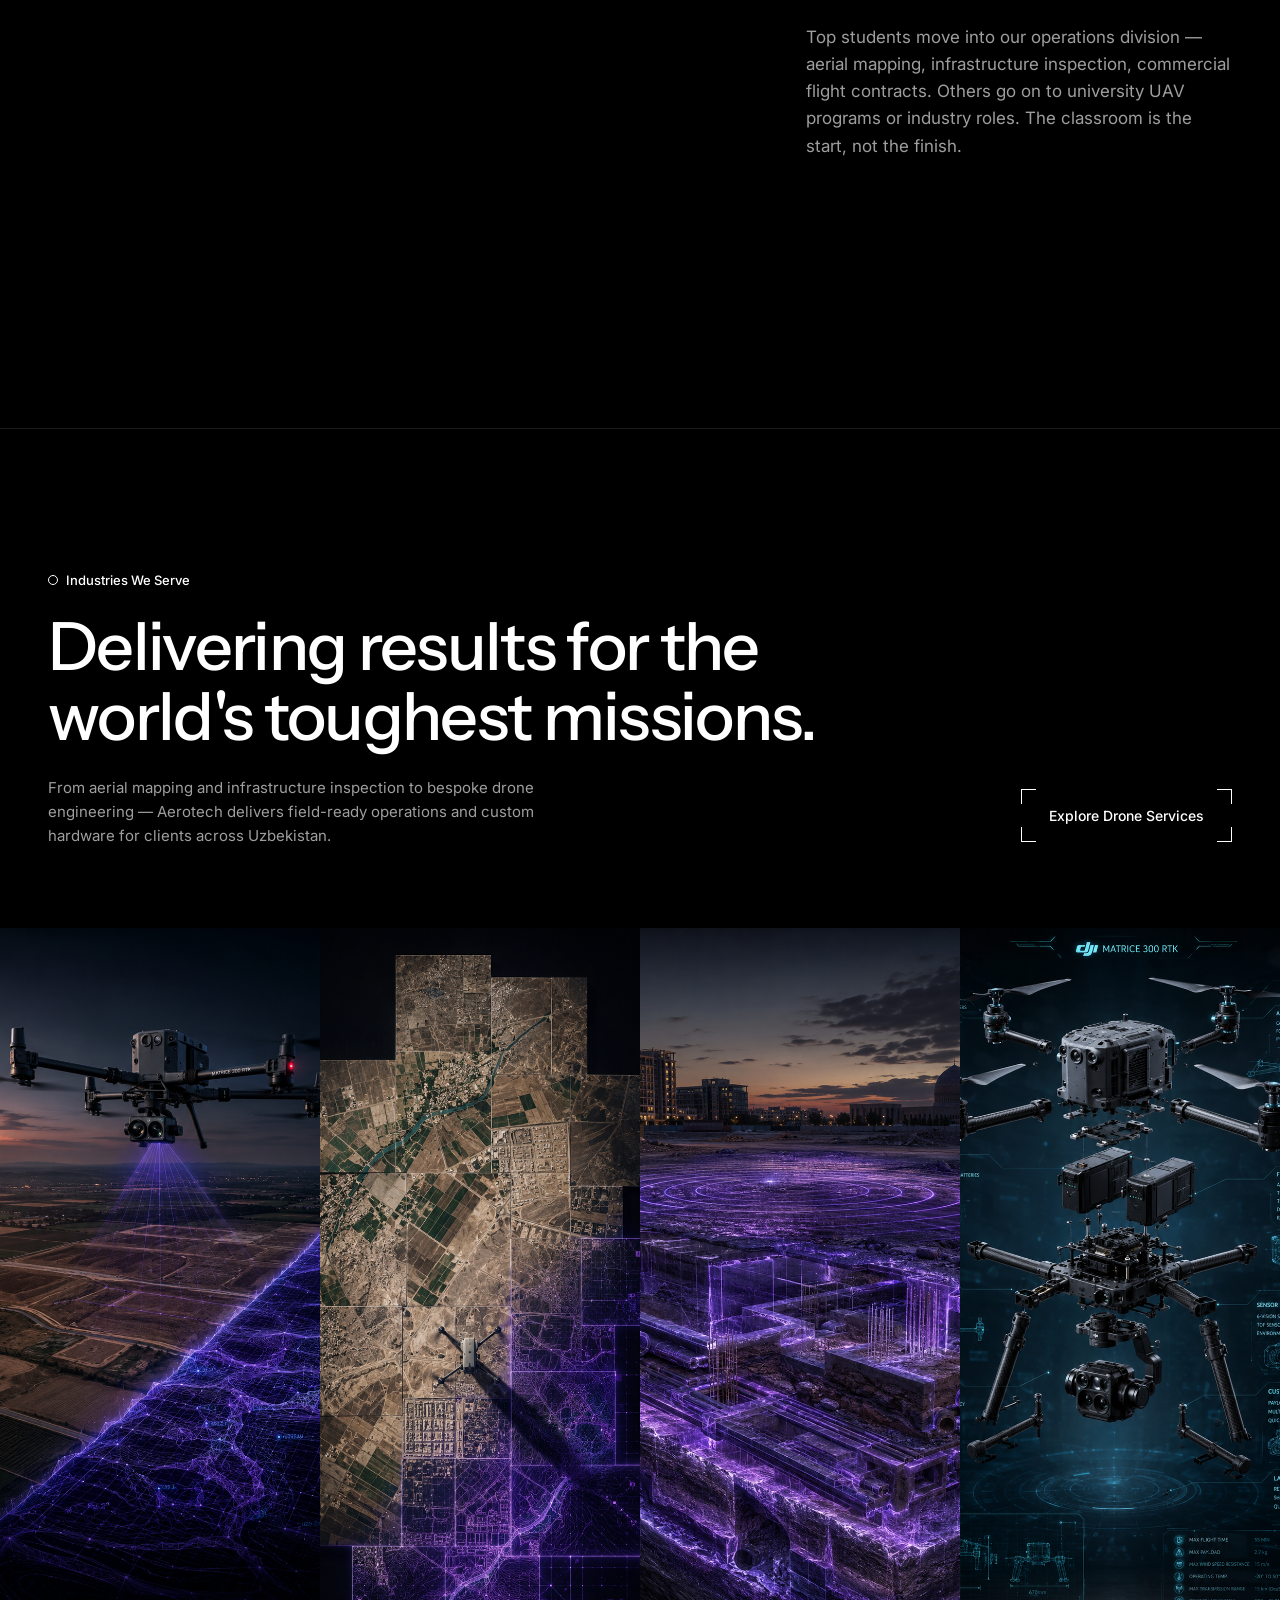
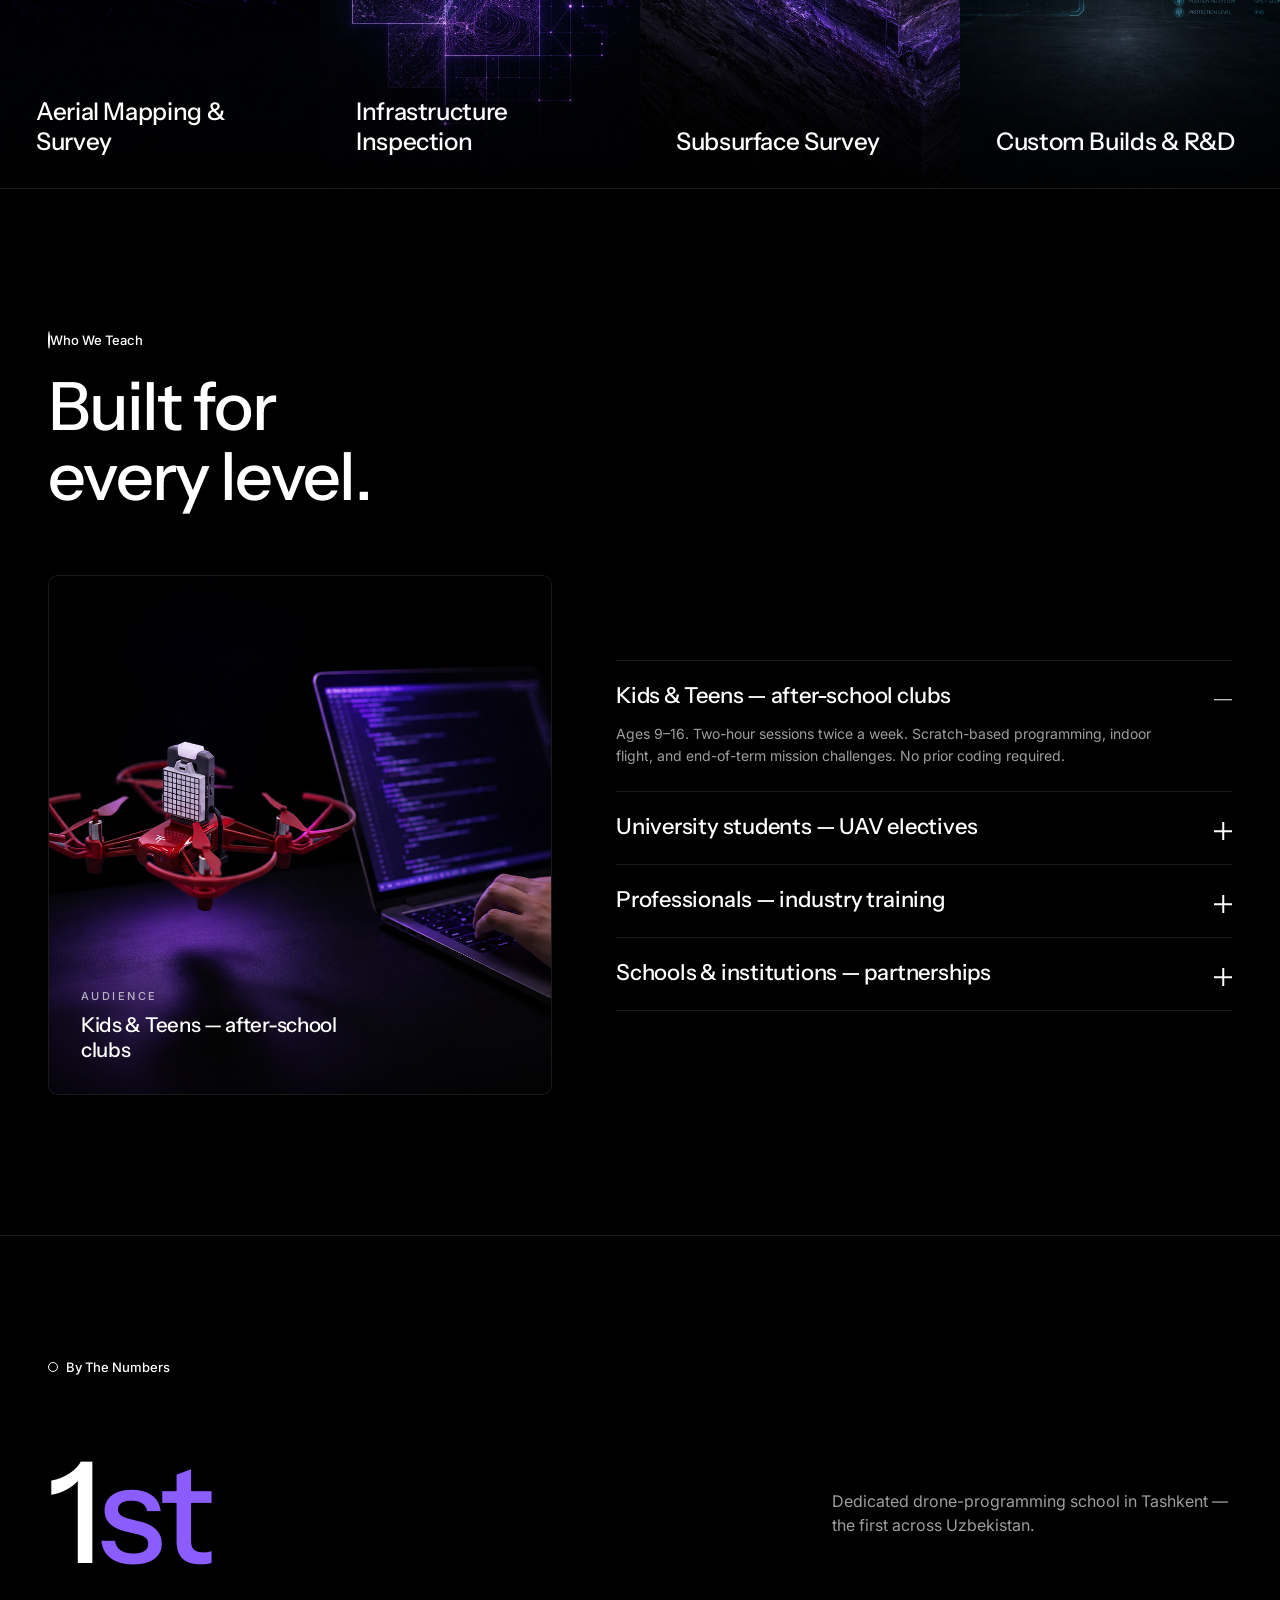
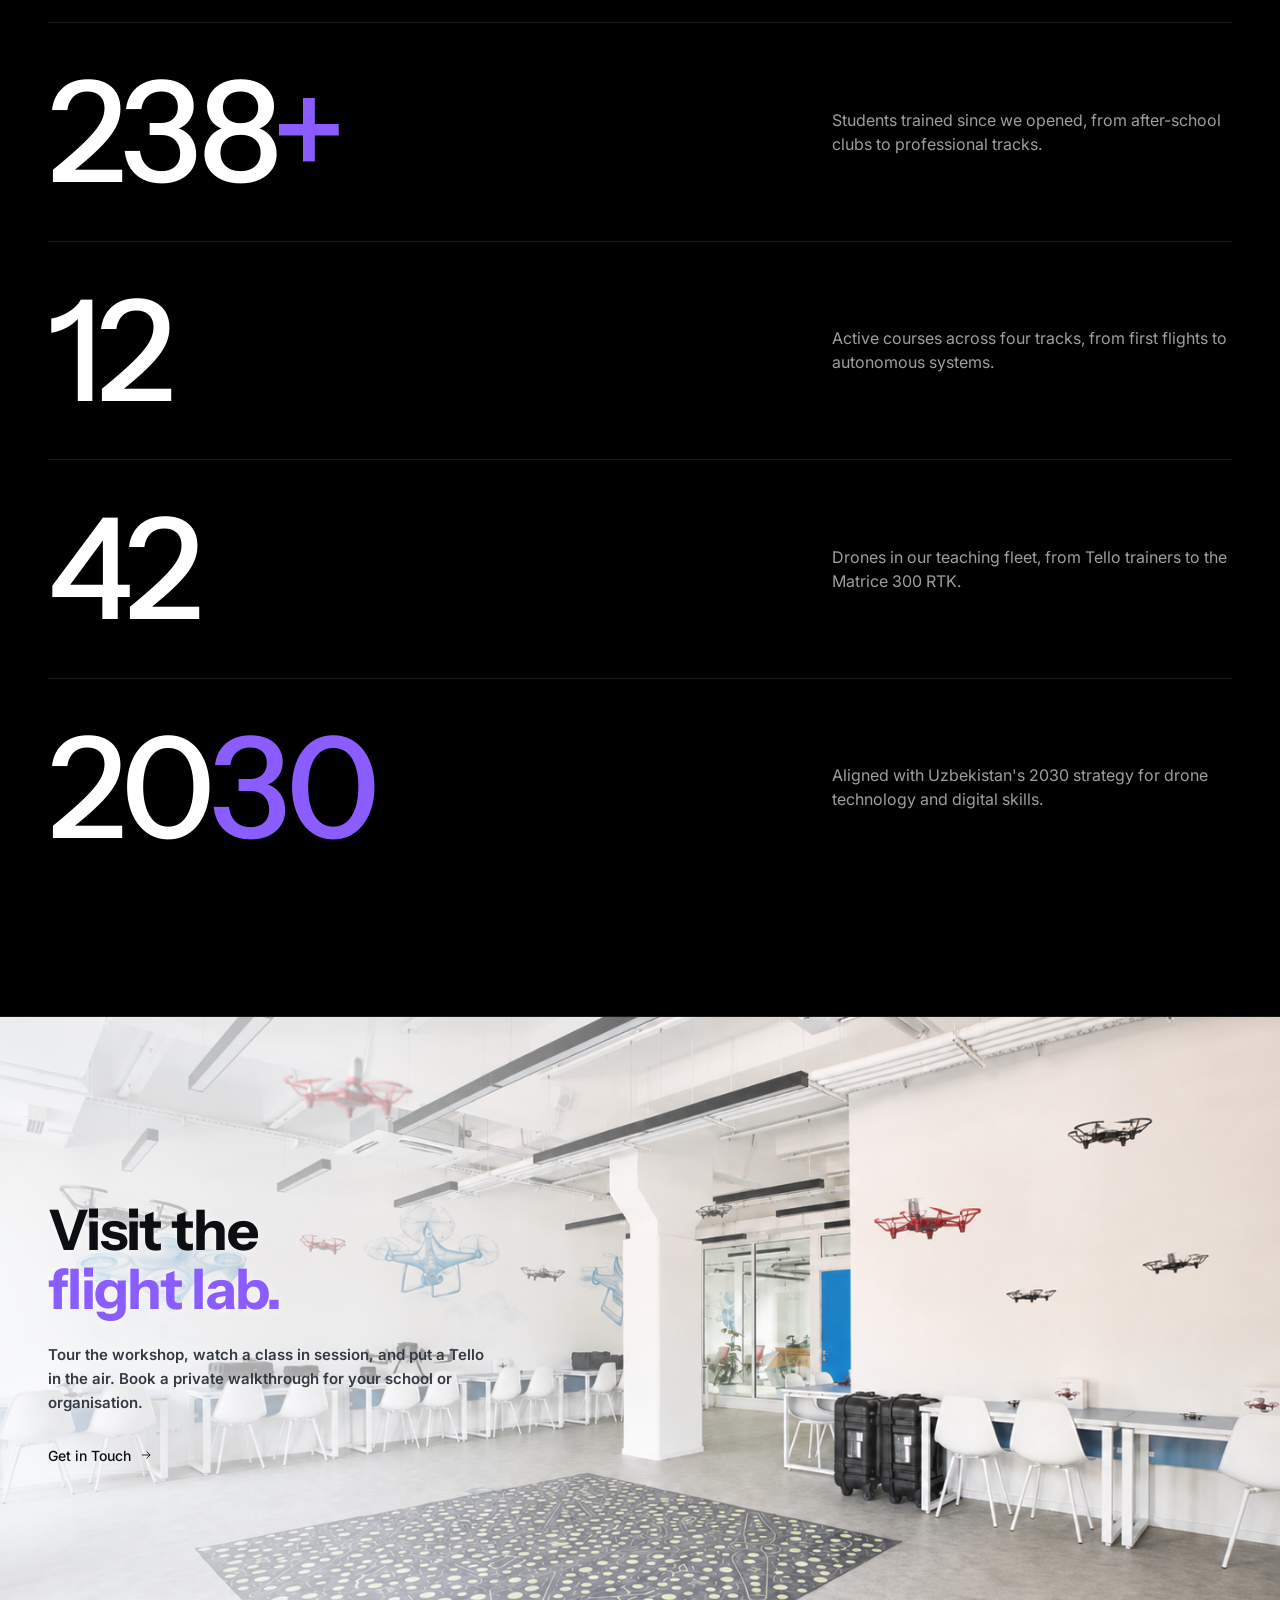
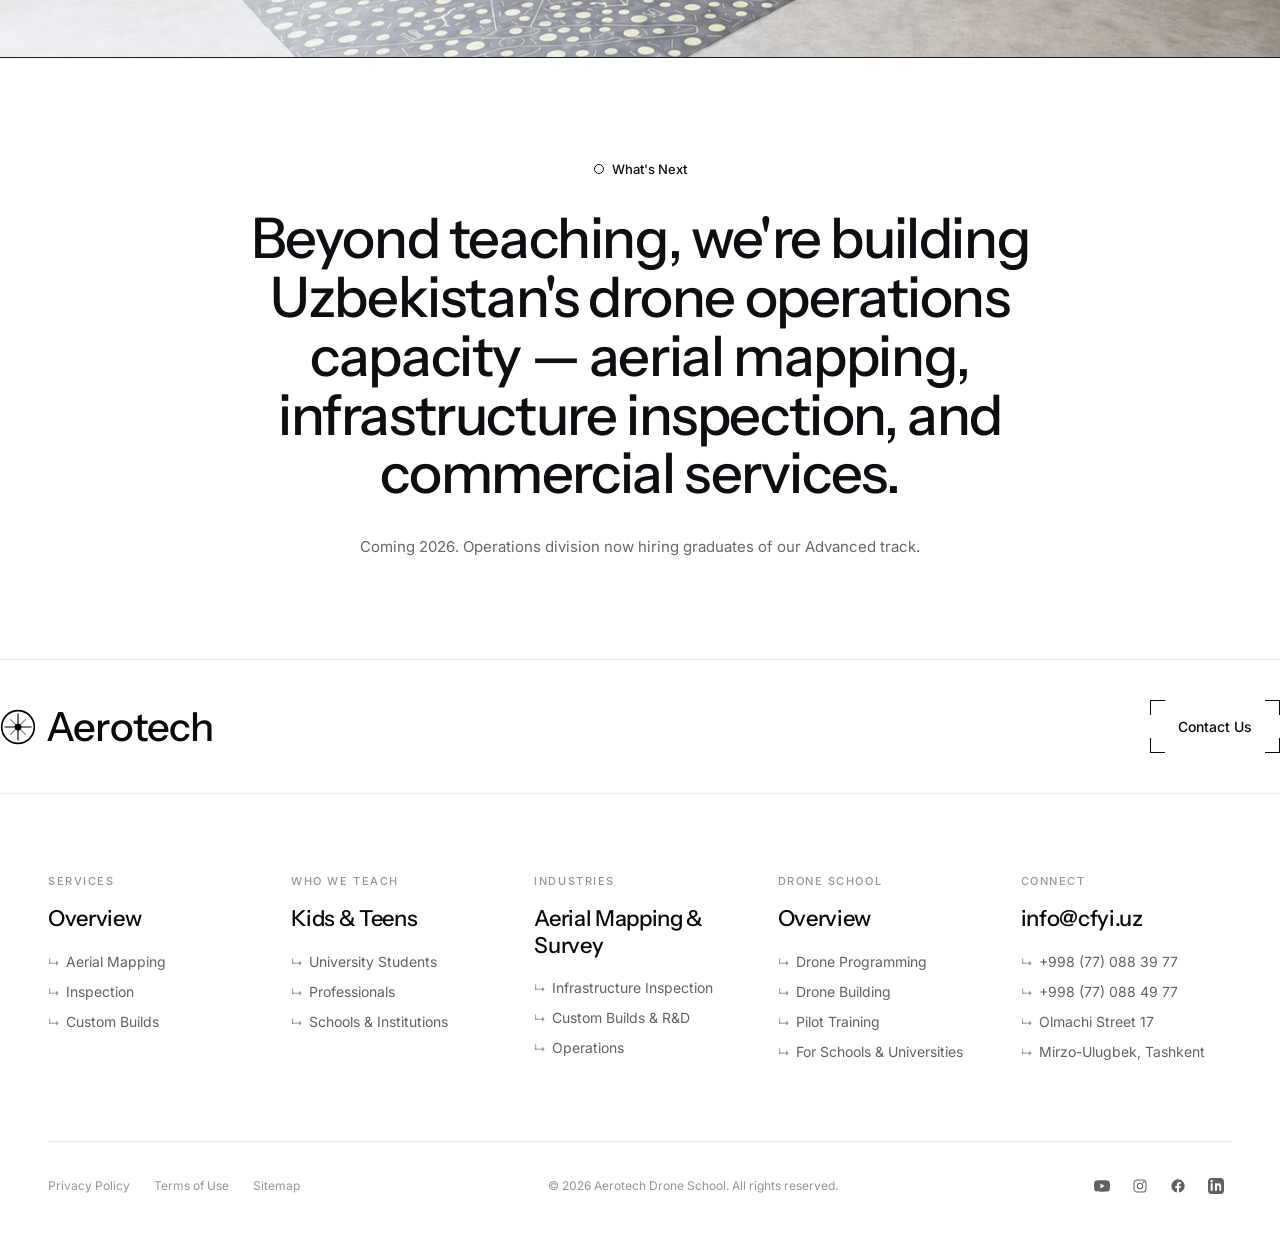
==== commit 0eb0717b: "Swap journey videos to 1/2/3.mp4 Co-Authored-By: Claude Opus 4.8 <noreply@anthropic.com>" ====
--- a/index.html
+++ b/index.html
@@ -237,13 +237,13 @@
     <div class="journey-sticky">
       <div class="journey-stage">
         <video class="journey-video is-active" data-step="0" autoplay loop muted playsinline preload="auto">
-          <source src="assets/videos/DJI Tello EDU_1080p.mp4" type="video/mp4">
+          <source src="assets/videos/1.mp4" type="video/mp4">
         </video>
         <video class="journey-video" data-step="1" loop muted playsinline preload="metadata">
-          <source src="assets/videos/DJI Tello EDU_1080p.mp4" type="video/mp4">
+          <source src="assets/videos/2.mp4" type="video/mp4">
         </video>
         <video class="journey-video" data-step="2" loop muted playsinline preload="metadata">
-          <source src="assets/videos/DJI Tello EDU_1080p.mp4" type="video/mp4">
+          <source src="assets/videos/3.mp4" type="video/mp4">
         </video>
         <div class="journey-stage-overlay" aria-hidden="true"></div>
         <div class="journey-progress" aria-hidden="true">
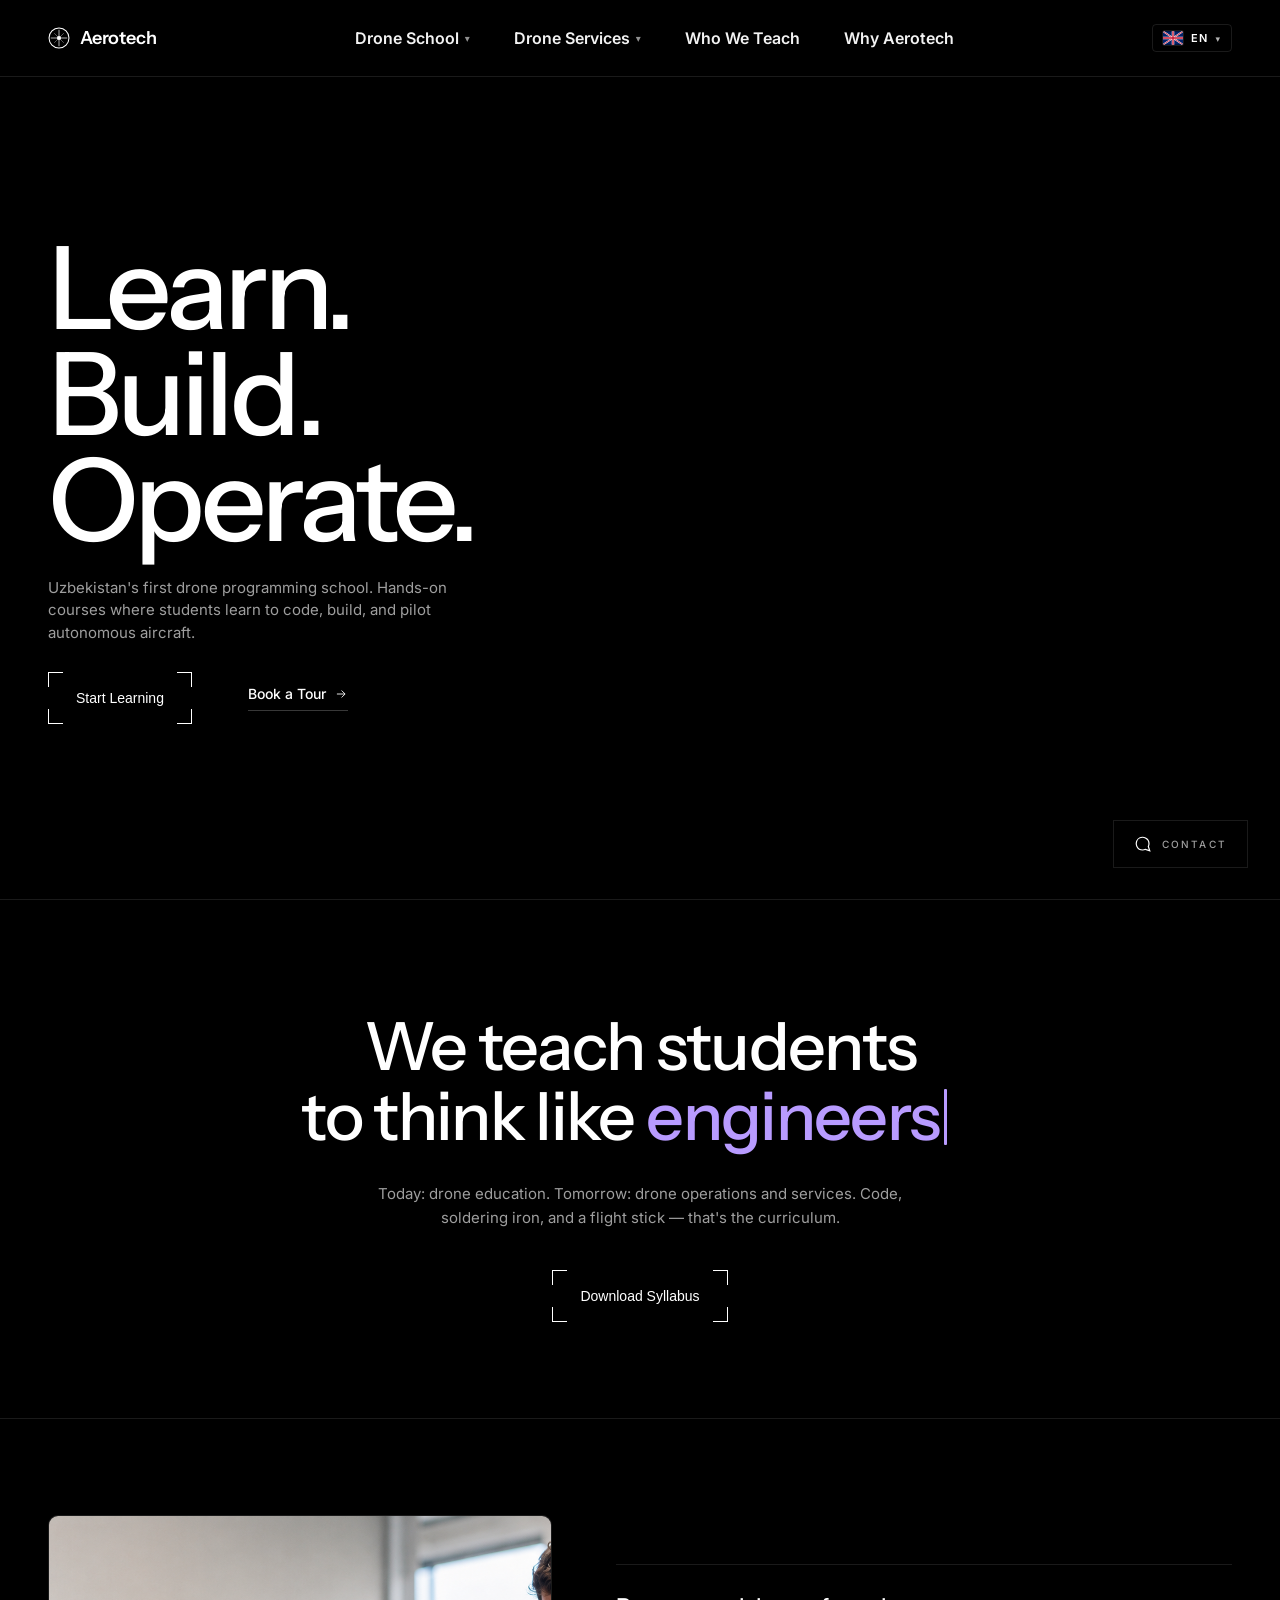
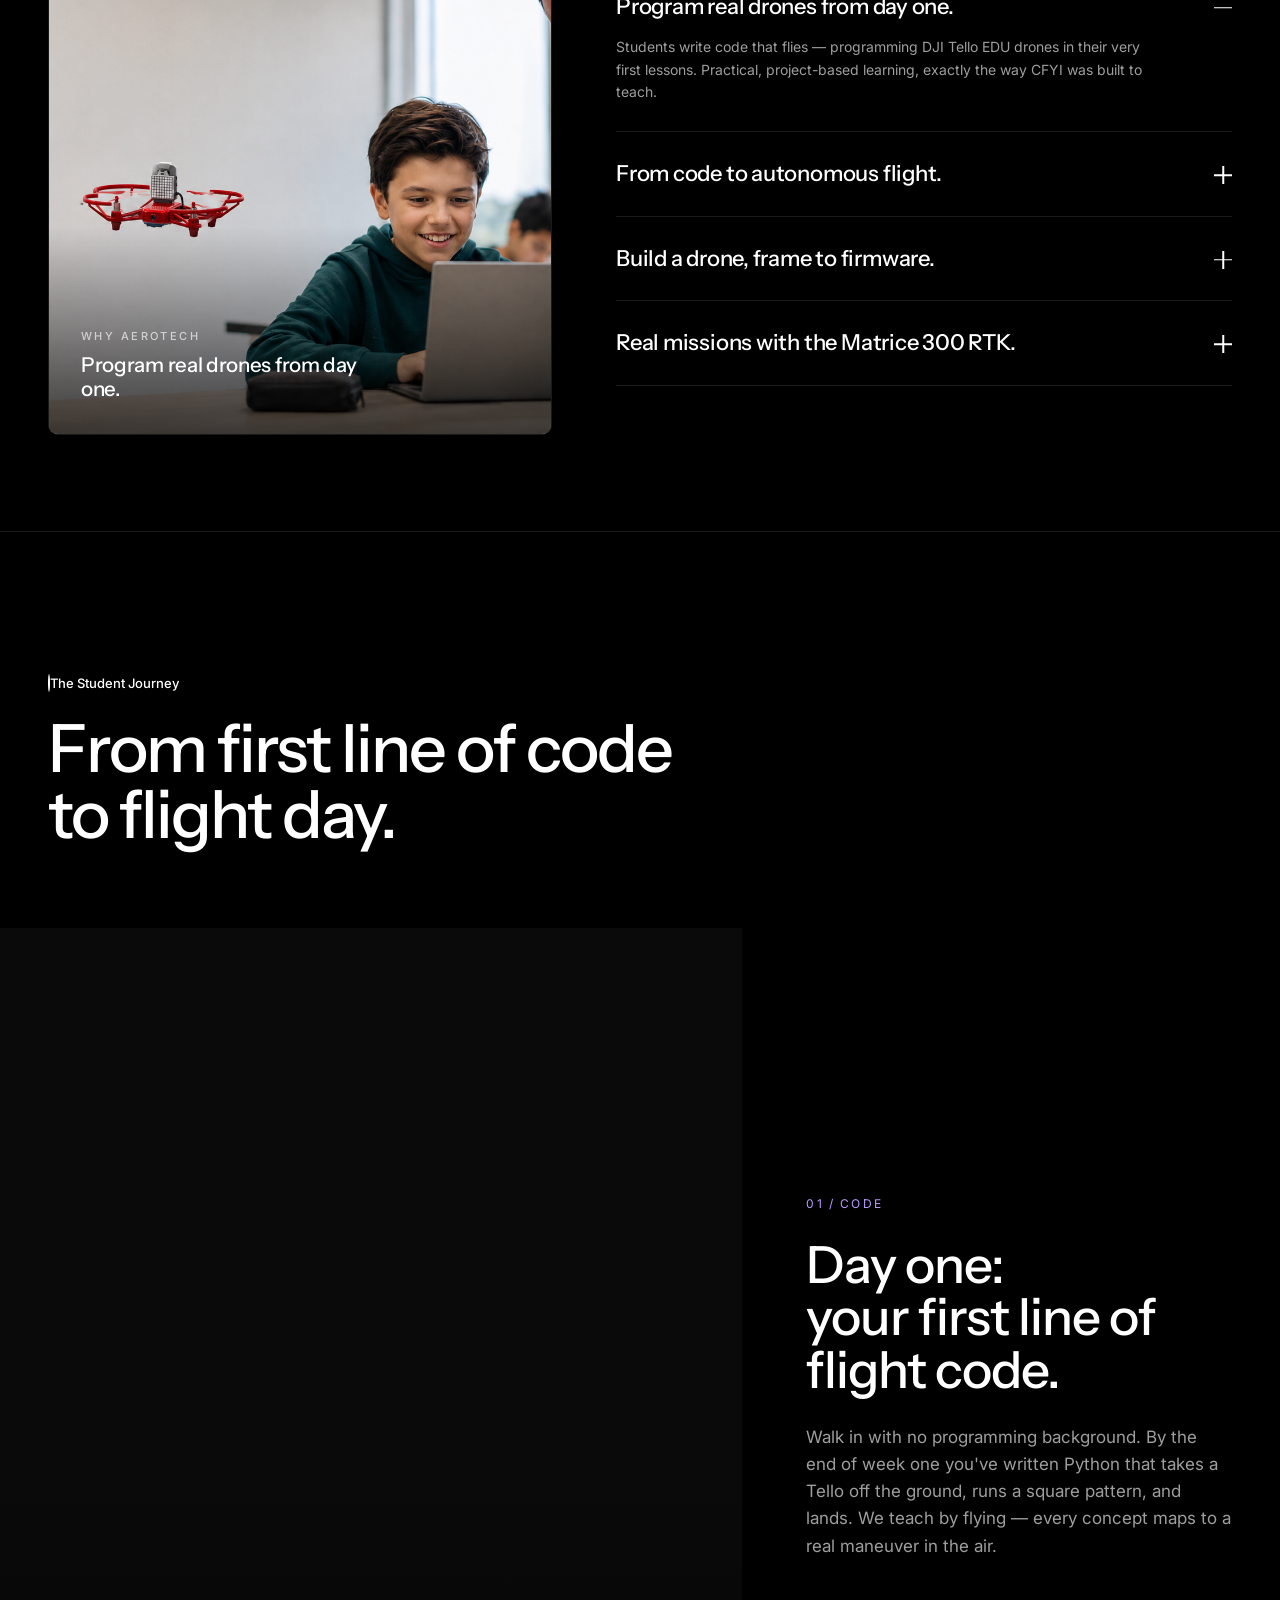
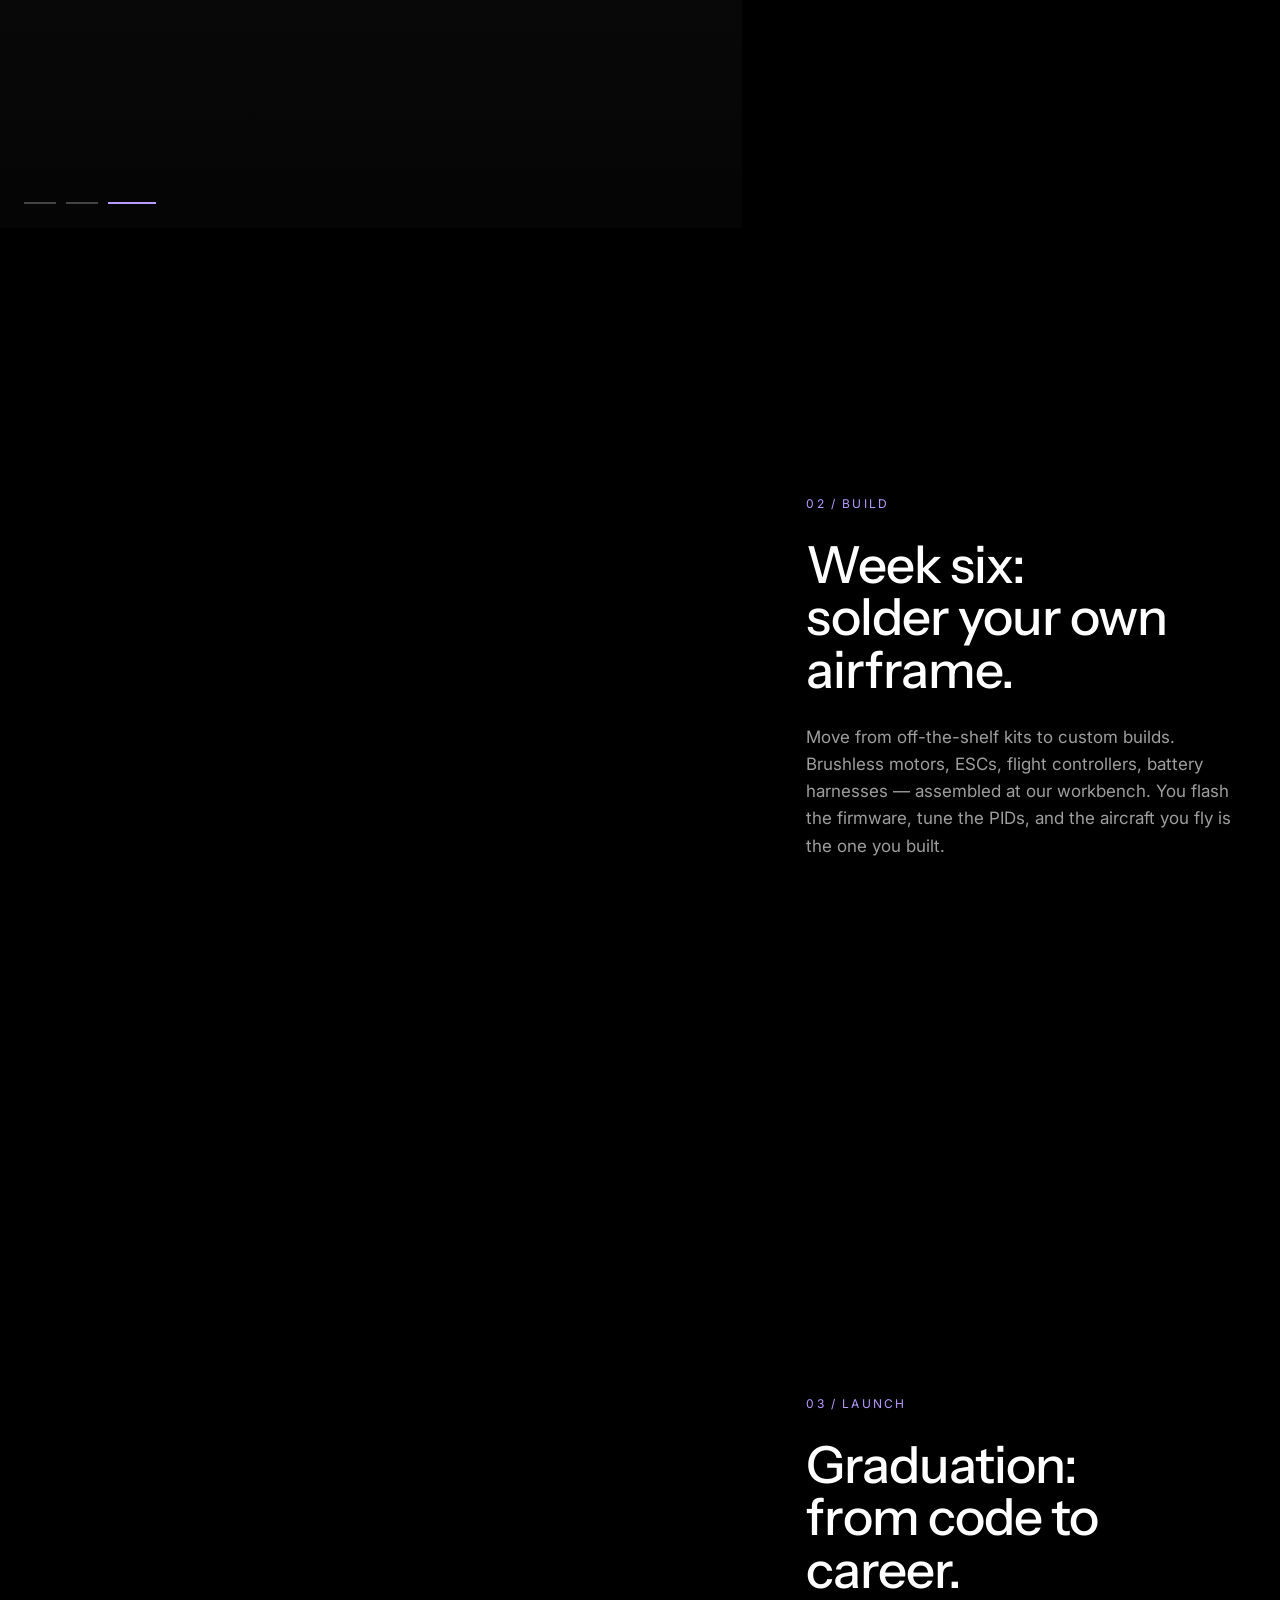
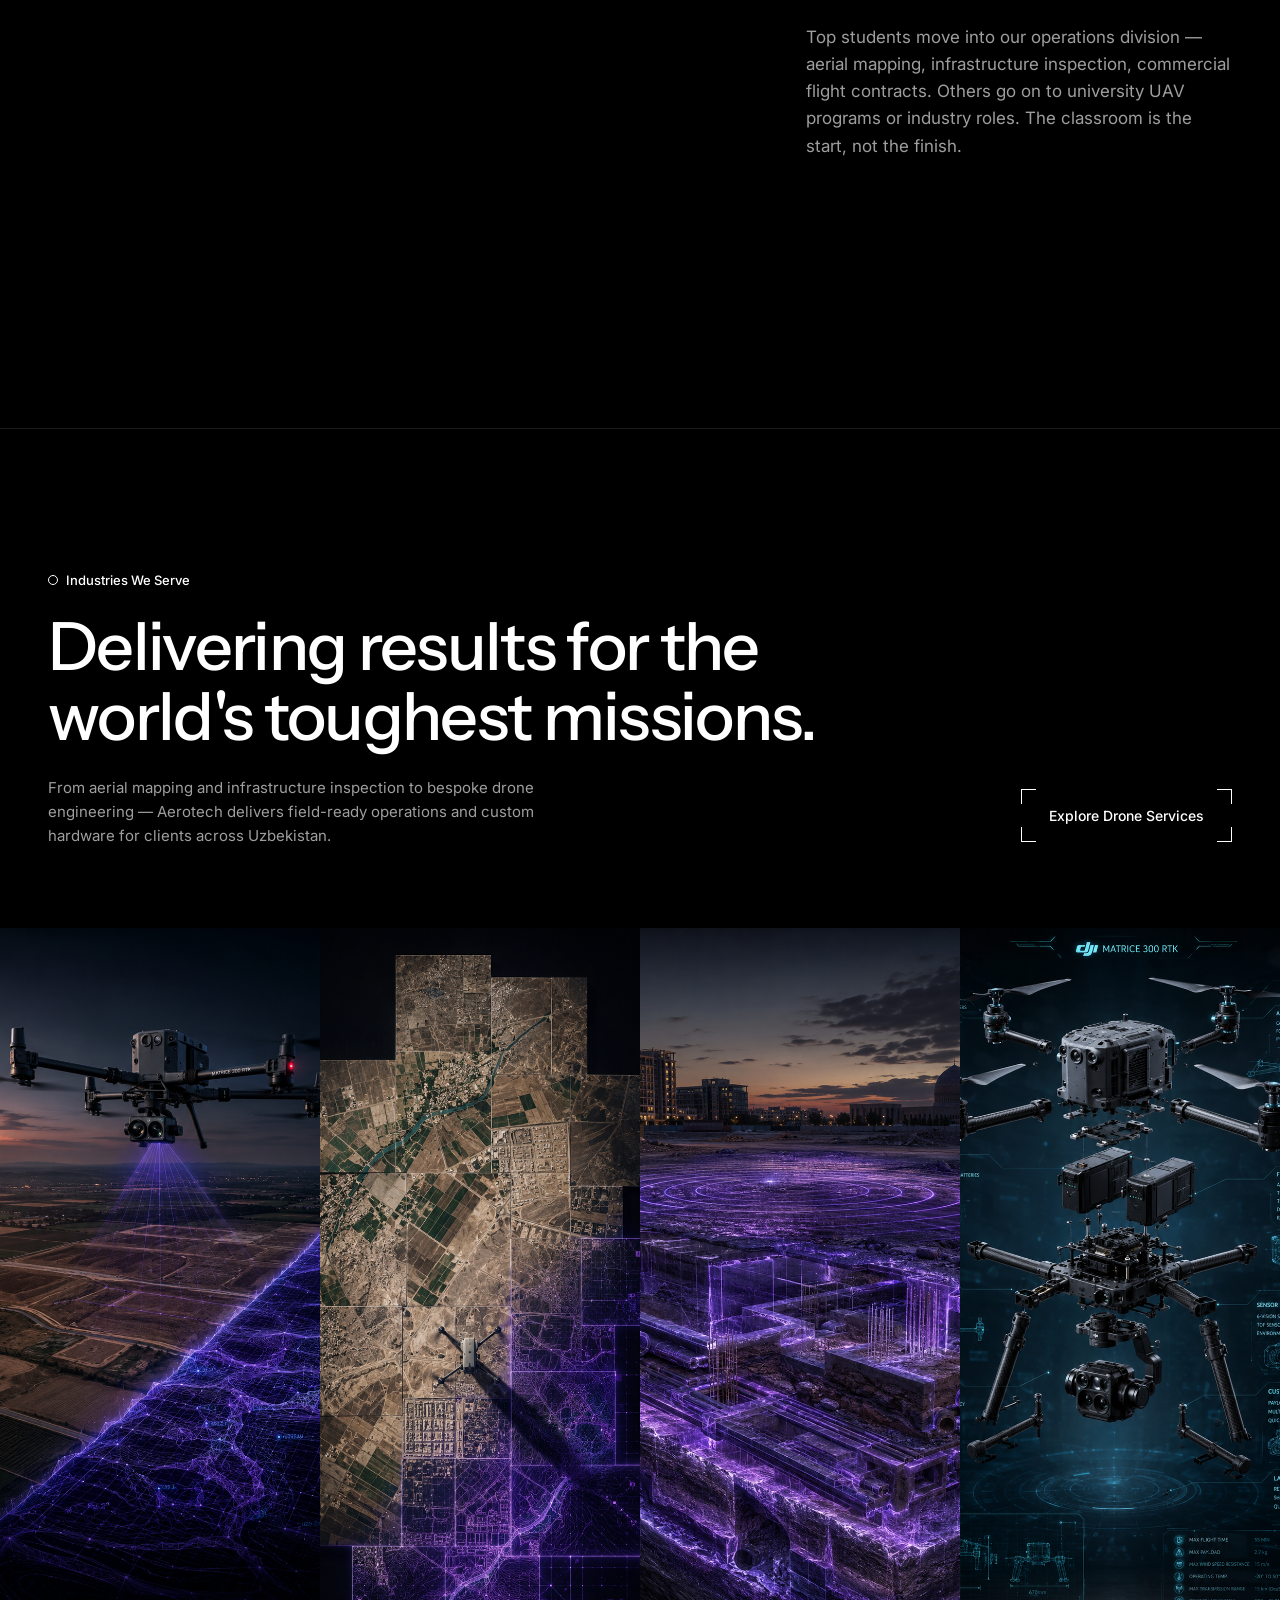
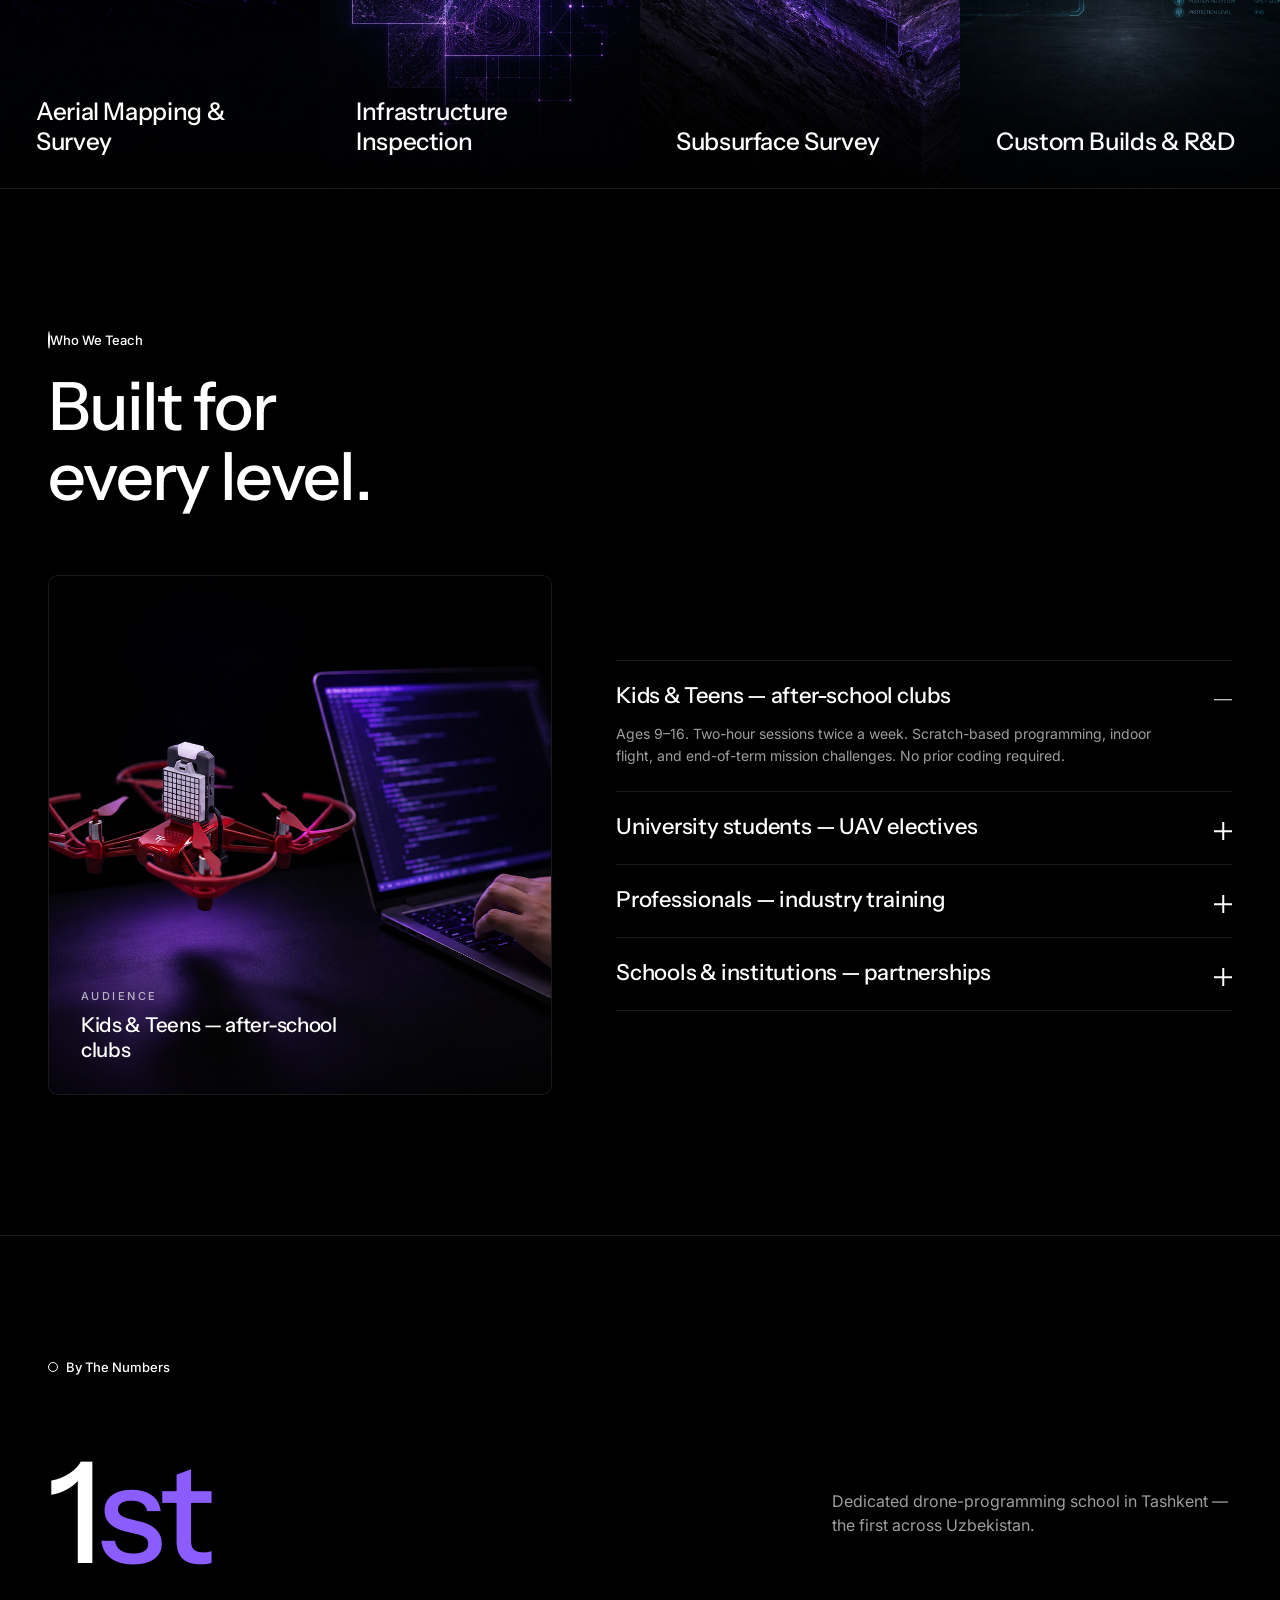
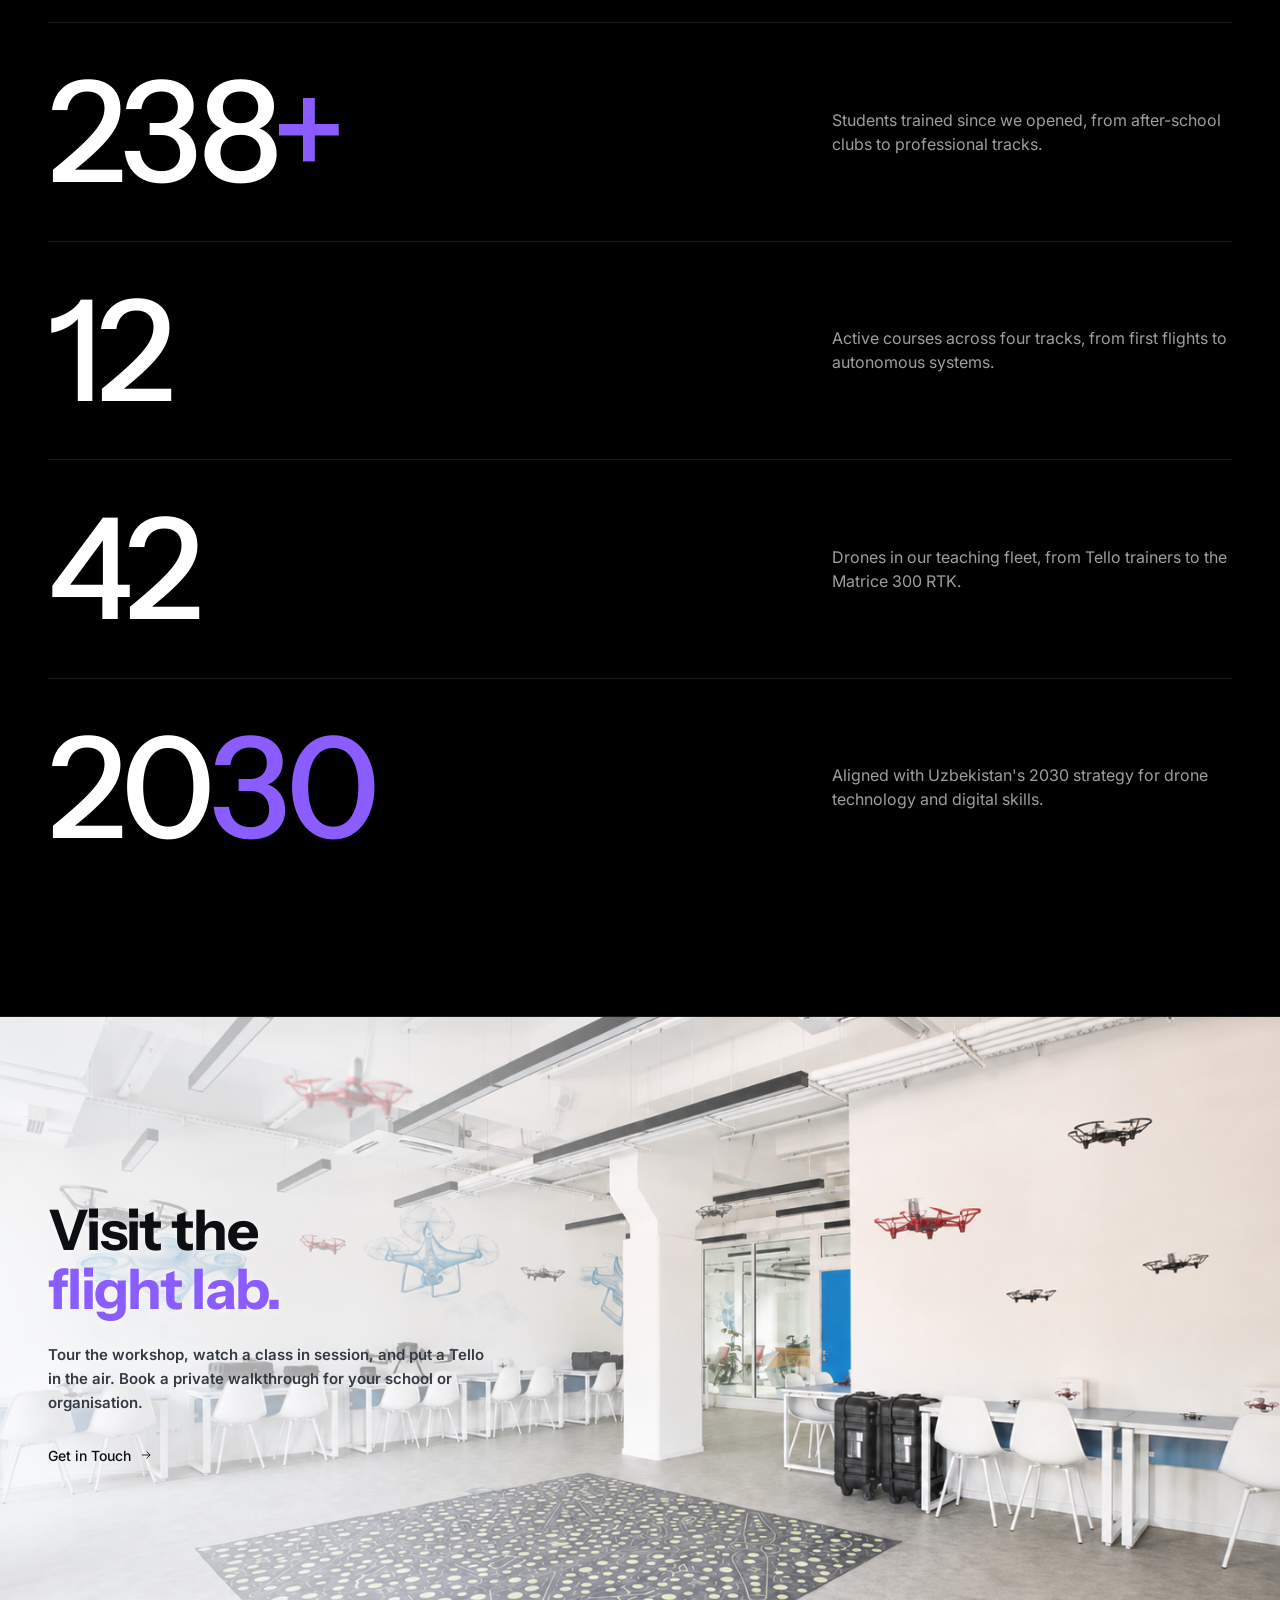
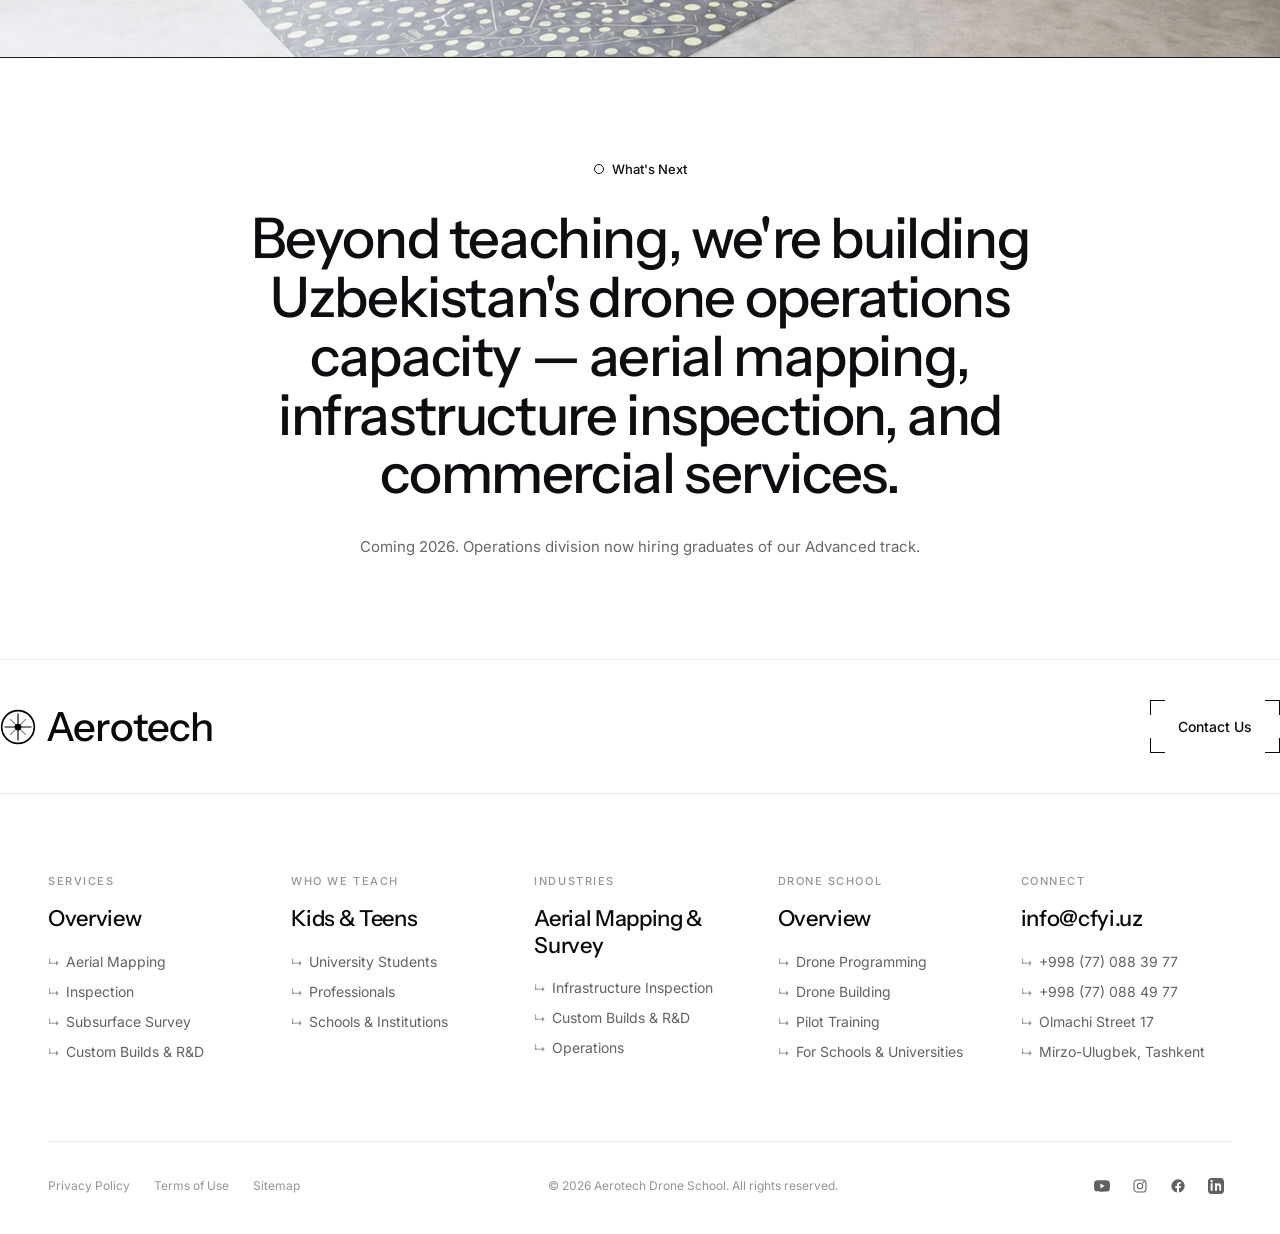
==== commit d545e6d4: "Align Drone Services page with main page (4 services, image hero) - Add Subsurface Survey as 4th ser" ====
--- a/index.html
+++ b/index.html
@@ -49,7 +49,8 @@
           <a href="services/" role="menuitem">Overview</a>
           <a href="services/#aerial-mapping" role="menuitem">Aerial Mapping &amp; Survey</a>
           <a href="services/#infrastructure-inspection" role="menuitem">Infrastructure Inspection</a>
-          <a href="services/#custom-builds" role="menuitem">Custom Drone Builds</a>
+          <a href="services/#subsurface-survey" role="menuitem">Subsurface Survey</a>
+          <a href="services/#custom-builds" role="menuitem">Custom Builds &amp; R&amp;D</a>
         </div>
       </div>
       <a href="#audience">Who We Teach</a>
@@ -123,7 +124,8 @@
         <a href="services/">Overview</a>
         <a href="services/#aerial-mapping">Aerial Mapping &amp; Survey</a>
         <a href="services/#infrastructure-inspection">Infrastructure Inspection</a>
-        <a href="services/#custom-builds">Custom Drone Builds</a>
+        <a href="services/#subsurface-survey">Subsurface Survey</a>
+        <a href="services/#custom-builds">Custom Builds &amp; R&amp;D</a>
       </div>
     </div>
     <a href="#audience">Who We Teach</a>
@@ -324,7 +326,7 @@
       </div>
       <div class="industry-hover">
         <p>Locating buried utilities, voids, and bedrock before ground breaks — subsurface mapping that de-risks construction projects.</p>
-        <a href="services/" class="btn-link">Learn More
+        <a href="services/#subsurface-survey" class="btn-link">Learn More
           <svg viewBox="0 0 24 24" fill="none" stroke="currentColor" stroke-width="1.5"><path d="M5 12h14M13 6l6 6-6 6"/></svg>
         </a>
       </div>
@@ -519,7 +521,8 @@
         <ul>
           <li><a href="services/#aerial-mapping">Aerial Mapping</a></li>
           <li><a href="services/#infrastructure-inspection">Inspection</a></li>
-          <li><a href="services/#custom-builds">Custom Builds</a></li>
+          <li><a href="services/#subsurface-survey">Subsurface Survey</a></li>
+          <li><a href="services/#custom-builds">Custom Builds &amp; R&amp;D</a></li>
         </ul>
       </div>
 
